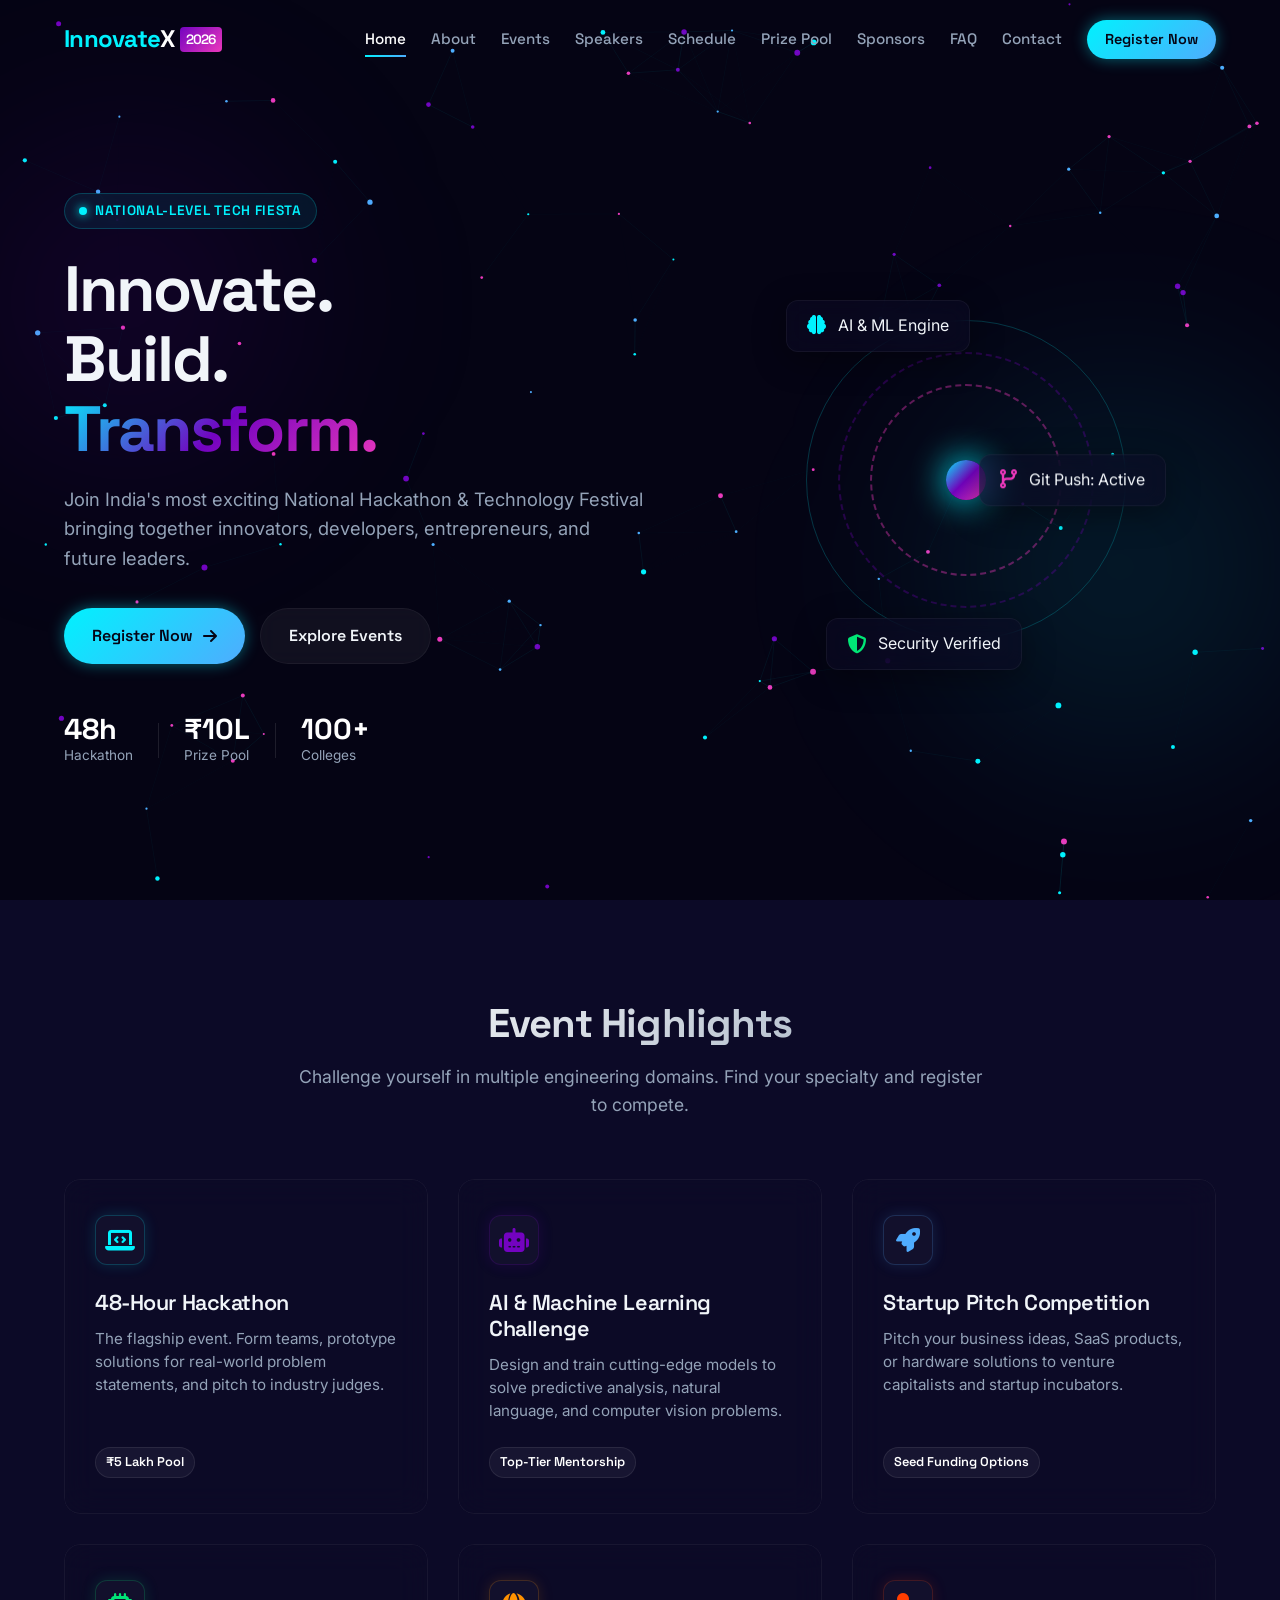
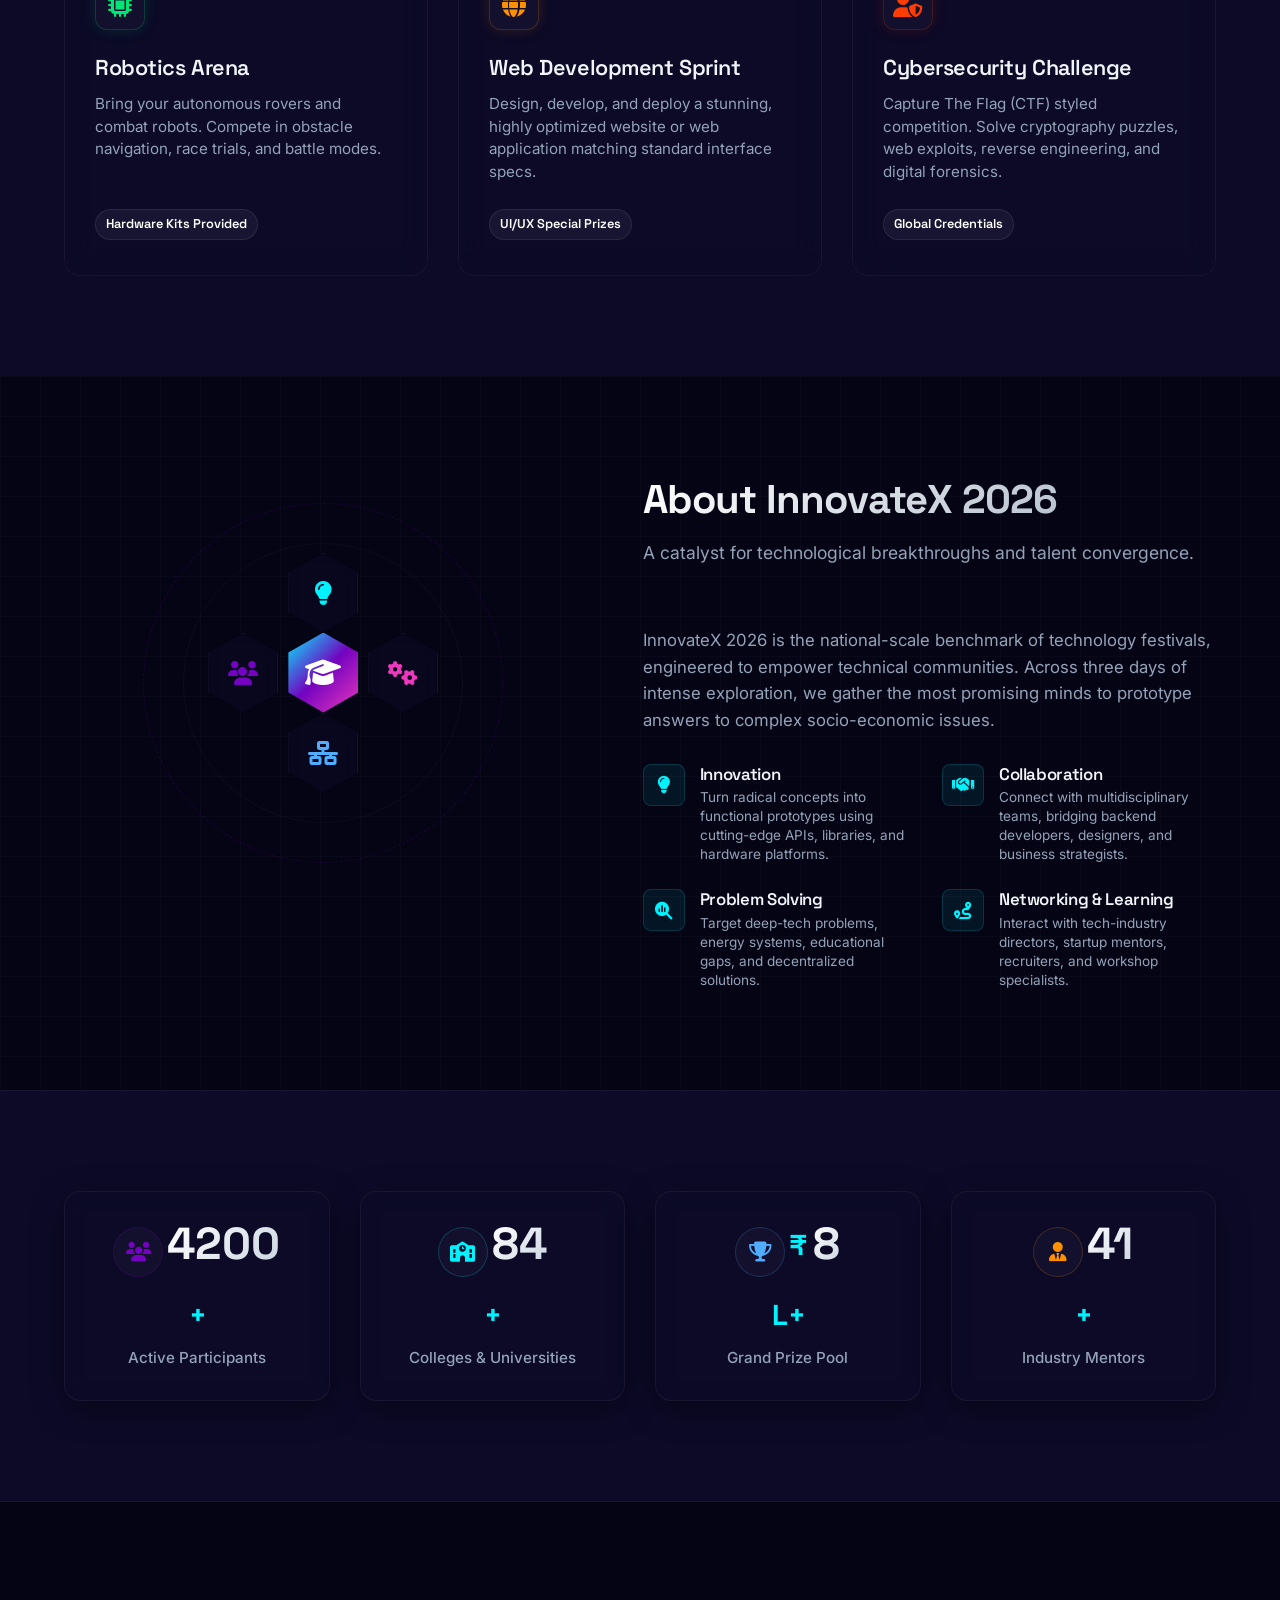
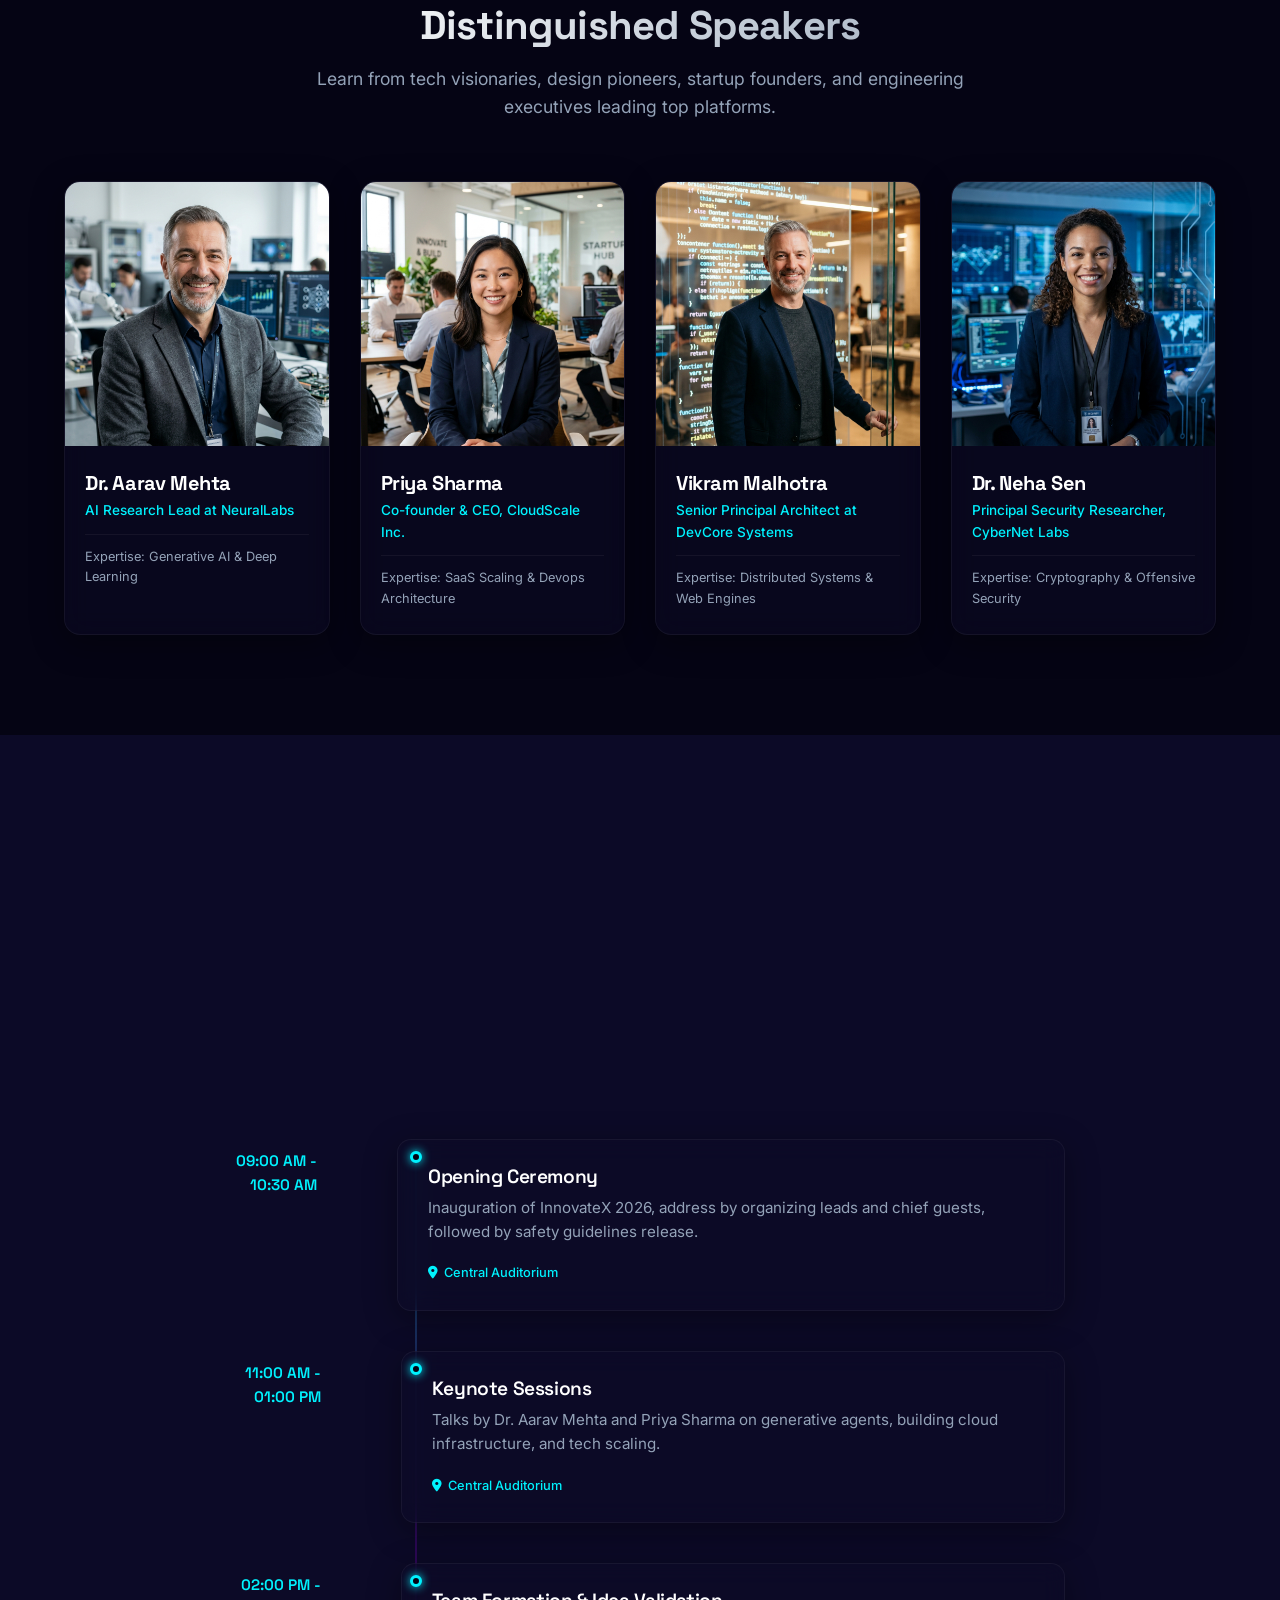
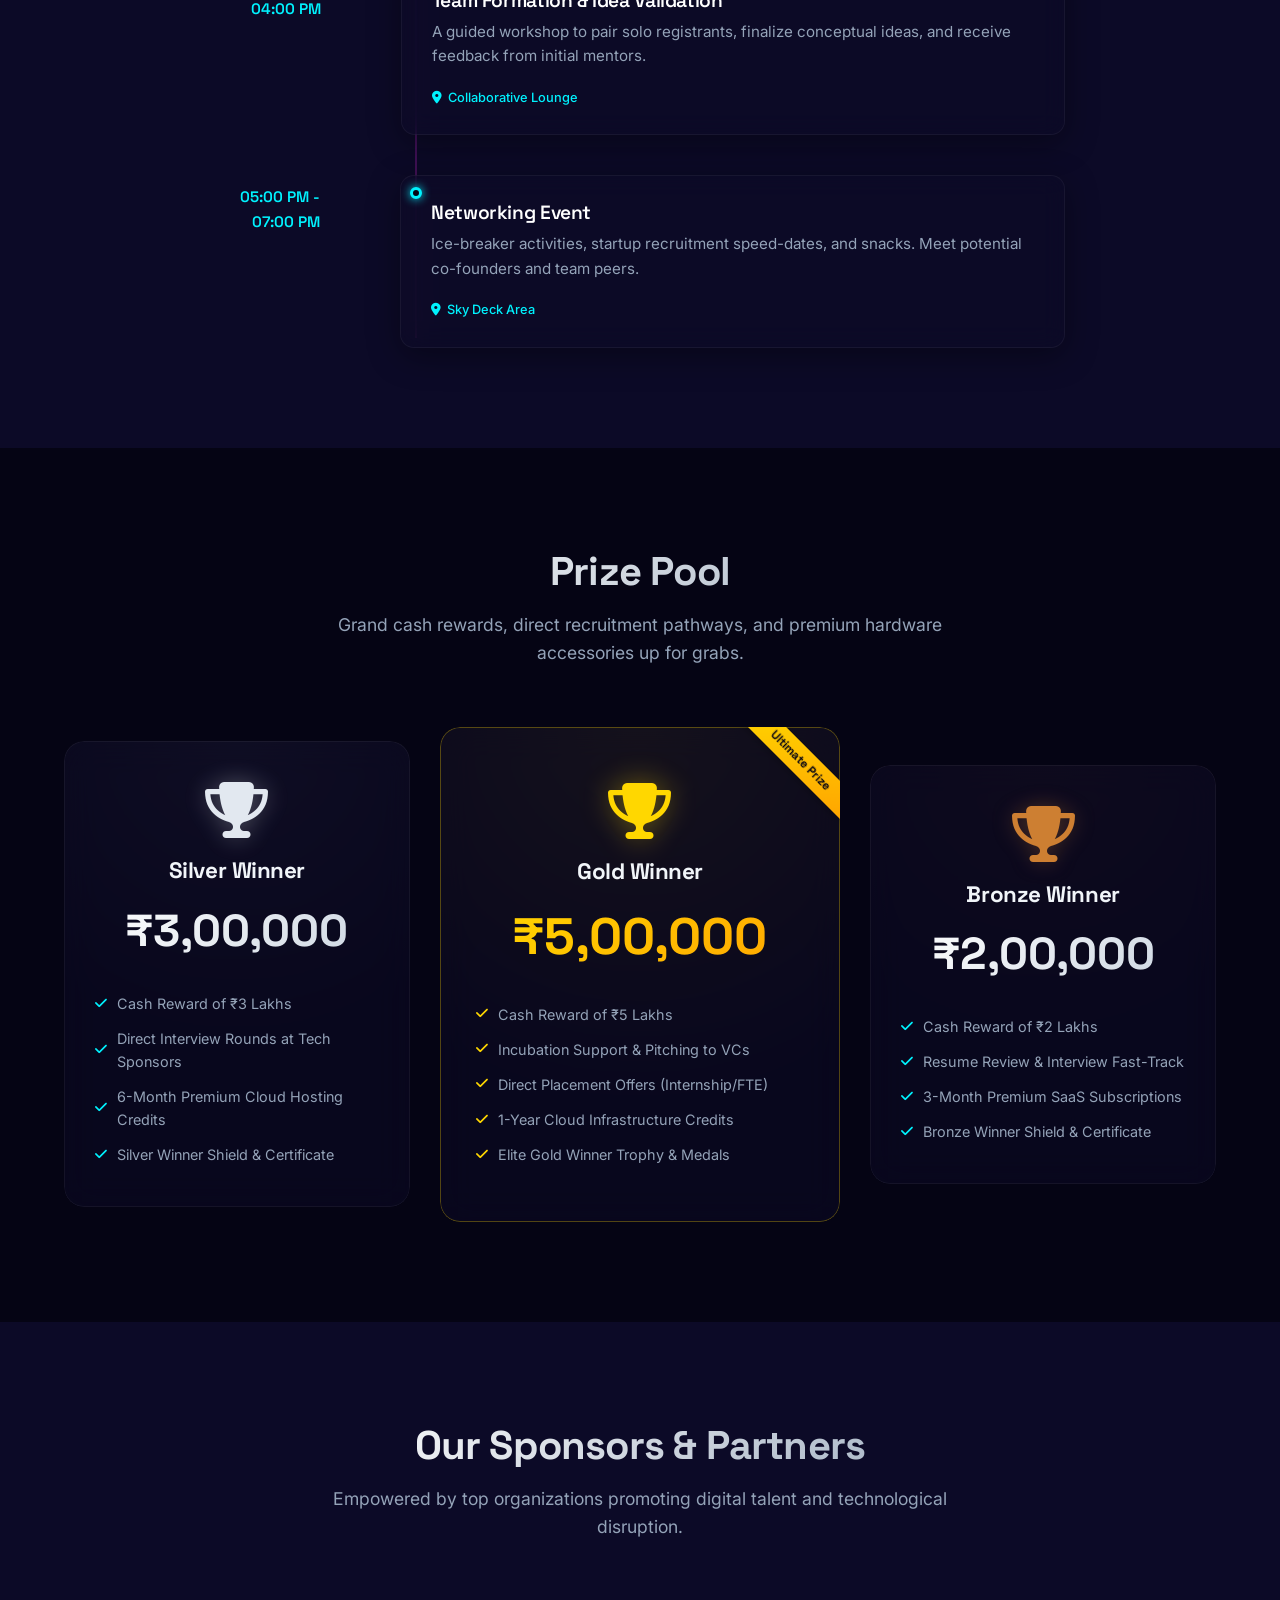
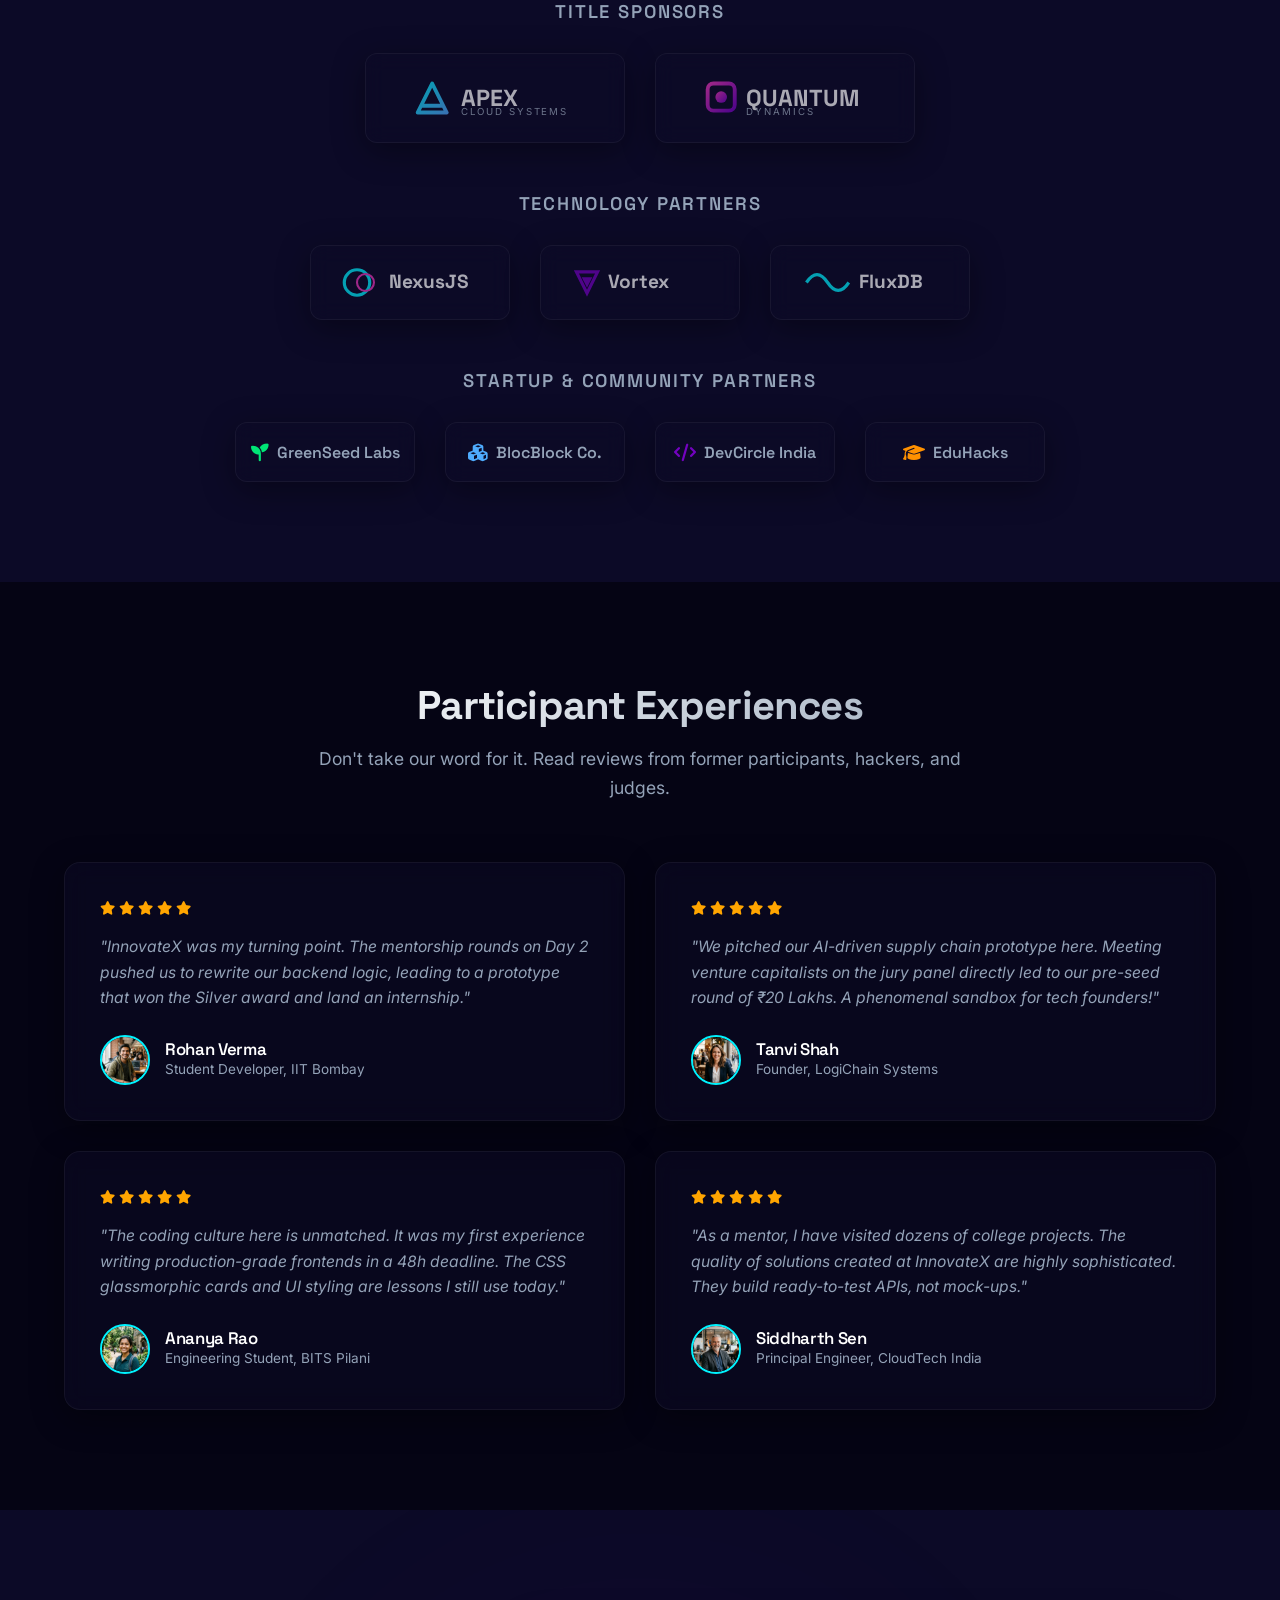
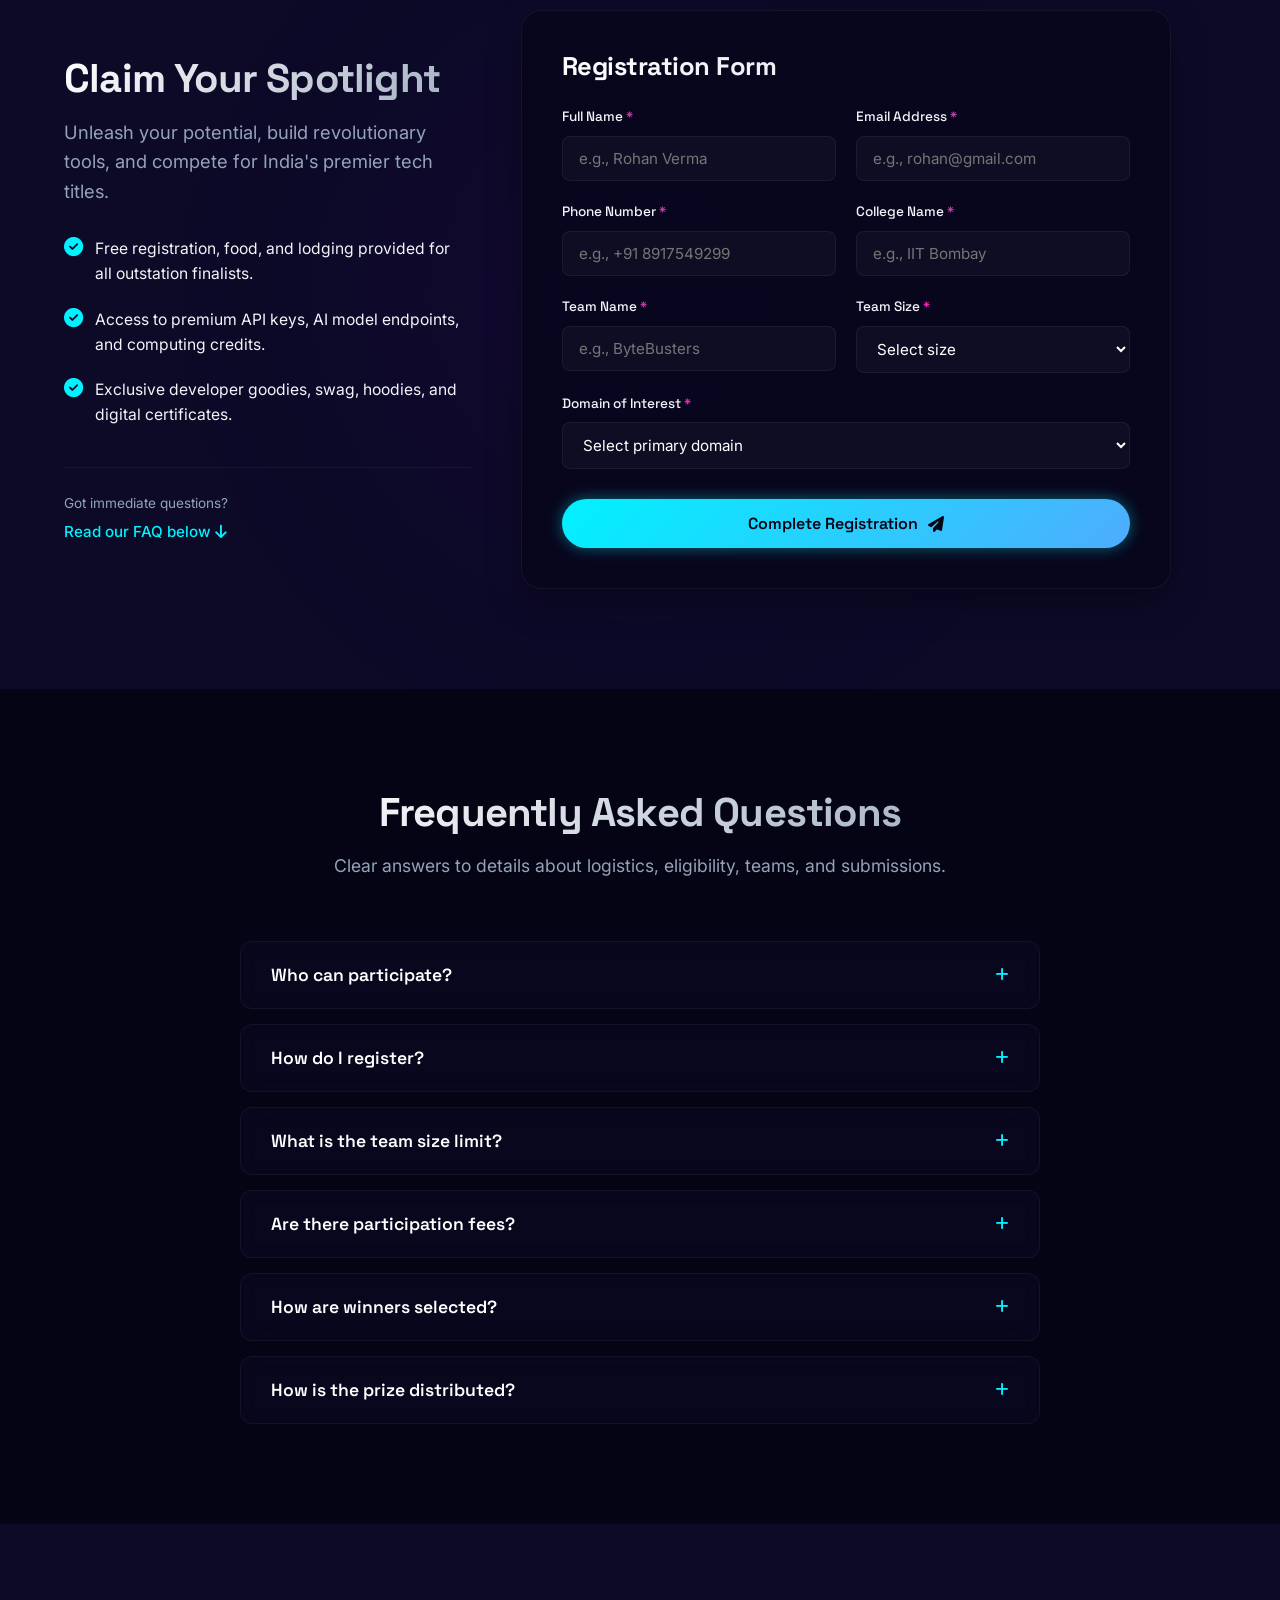
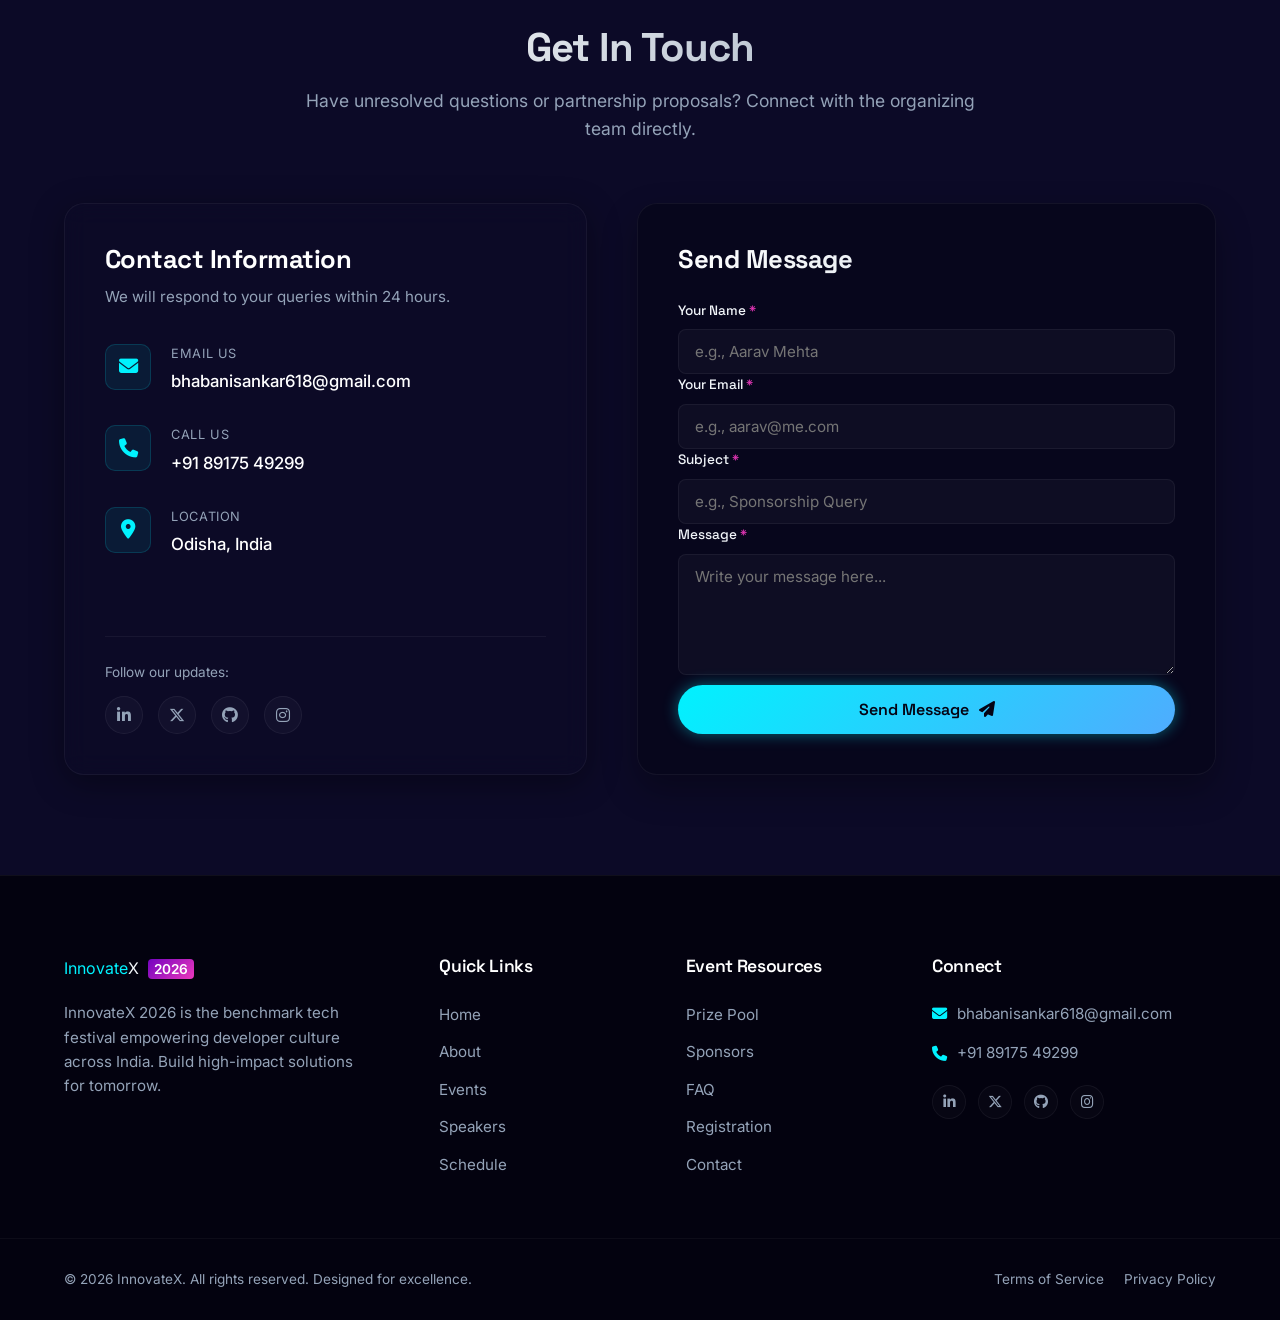
==== landing_page/index.html @ a6b6632a "Task 2 Landing Page Submission" ====
<!DOCTYPE html>
<html lang="en">
<head>
    <meta charset="UTF-8">
    <meta name="viewport" content="width=device-width, initial-scale=1.0">
    <title>InnovateX 2026 – National Hackathon & Technology Festival</title>
    
    <!-- SEO Meta Tags -->
    <meta name="description" content="Join India's most exciting National Hackathon & Technology Festival. Innovate, Build, and Transform with top developers, designers, and innovators at InnovateX 2026.">
    <meta name="keywords" content="InnovateX, hackathon, technology festival, coding competition, AI ML challenge, robotics, web development, India tech events, developers, startups">
    <meta name="author" content="InnovateX Organizing Committee">
    
    <!-- Open Graph / Facebook -->
    <meta property="og:type" content="website">
    <meta property="og:url" content="https://innovatex2026.in/">
    <meta property="og:title" content="InnovateX 2026 – National Hackathon & Technology Festival">
    <meta property="og:description" content="Join India's most exciting National Hackathon & Technology Festival. Innovate, Build, and Transform with top developers, designers, and innovators at InnovateX 2026.">
    <meta property="og:image" content="assets/images/speaker_ai_expert.png">

    <!-- Twitter -->
    <meta property="twitter:card" content="summary_large_image">
    <meta property="twitter:url" content="https://innovatex2026.in/">
    <meta property="twitter:title" content="InnovateX 2026 – National Hackathon & Technology Festival">
    <meta property="twitter:description" content="Join India's most exciting National Hackathon & Technology Festival. Innovate, Build, and Transform with top developers, designers, and innovators at InnovateX 2026.">
    <meta property="twitter:image" content="assets/images/speaker_ai_expert.png">

    <!-- Google Fonts -->
    <link rel="preconnect" href="https://fonts.googleapis.com">
    <link rel="preconnect" href="https://fonts.gstatic.com" crossorigin>
    <link href="https://fonts.googleapis.com/css2?family=Inter:wght@300;400;500;600;700&family=Space+Grotesk:wght@400;500;600;700&display=swap" rel="stylesheet">
    
    <!-- Font Awesome Icons -->
    <link rel="stylesheet" href="https://cdnjs.cloudflare.com/ajax/libs/font-awesome/6.4.0/css/all.min.css">
    
    <!-- Custom CSS -->
    <link rel="stylesheet" href="css/style.css">
</head>
<body>
    <!-- Background Canvas for Particles -->
    <canvas id="particles-canvas"></canvas>

    <!-- Navigation Bar -->
    <header class="navbar-header" id="navbar">
        <div class="nav-container">
            <a href="#home" class="logo" id="nav-logo">
                <span class="logo-accent">Innovate</span>X <span class="logo-year">2026</span>
            </a>
            <button class="mobile-nav-toggle" aria-label="Toggle navigation menu" id="hamburger-menu">
                <span class="bar"></span>
                <span class="bar"></span>
                <span class="bar"></span>
            </button>
            <nav class="nav-menu" id="nav-menu">
                <a href="#home" class="nav-link active">Home</a>
                <a href="#about" class="nav-link">About</a>
                <a href="#events" class="nav-link">Events</a>
                <a href="#speakers" class="nav-link">Speakers</a>
                <a href="#schedule" class="nav-link">Schedule</a>
                <a href="#prize-pool" class="nav-link">Prize Pool</a>
                <a href="#sponsors" class="nav-link">Sponsors</a>
                <a href="#faq" class="nav-link">FAQ</a>
                <a href="#contact" class="nav-link">Contact</a>
                <a href="#registration" class="nav-cta-btn">Register Now</a>
            </nav>
        </div>
    </header>

    <main>
        <!-- Hero Section -->
        <section id="home" class="hero-section">
            <div class="hero-glow-1"></div>
            <div class="hero-glow-2"></div>
            <div class="container hero-container">
                <div class="hero-content">
                    <div class="hero-badge reveal-fade">
                        <span class="badge-dot"></span>
                        <span class="badge-text">National-Level Tech Fiesta</span>
                    </div>
                    <h1 class="hero-title reveal-slide">
                        Innovate.<br>Build.<br><span class="gradient-text">Transform.</span>
                    </h1>
                    <p class="hero-subtitle reveal-fade">
                        Join India's most exciting National Hackathon & Technology Festival bringing together innovators, developers, entrepreneurs, and future leaders.
                    </p>
                    <div class="hero-actions reveal-fade">
                        <a href="#registration" class="btn btn-primary btn-ripple">Register Now <i class="fa-solid fa-arrow-right"></i></a>
                        <a href="#events" class="btn btn-secondary btn-ripple">Explore Events</a>
                    </div>
                    <div class="hero-stats-quick reveal-fade">
                        <div class="stat-quick-item">
                            <span class="stat-quick-num">48h</span>
                            <span class="stat-quick-label">Hackathon</span>
                        </div>
                        <div class="stat-divider"></div>
                        <div class="stat-quick-item">
                            <span class="stat-quick-num">₹10L</span>
                            <span class="stat-quick-label">Prize Pool</span>
                        </div>
                        <div class="stat-divider"></div>
                        <div class="stat-quick-item">
                            <span class="stat-quick-num">100+</span>
                            <span class="stat-quick-label">Colleges</span>
                        </div>
                    </div>
                </div>
                <div class="hero-visual reveal-fade">
                    <div class="hero-card-mesh">
                        <!-- Futuristic Hologram Simulation -->
                        <div class="mesh-sphere">
                            <div class="sphere-ring ring-1"></div>
                            <div class="sphere-ring ring-2"></div>
                            <div class="sphere-ring ring-3"></div>
                            <div class="sphere-core"></div>
                        </div>
                        <!-- Floating Tech Cards -->
                        <div class="floating-card c1">
                            <i class="fa-solid fa-brain card-icon"></i>
                            <span class="card-title">AI & ML Engine</span>
                        </div>
                        <div class="floating-card c2">
                            <i class="fa-solid fa-code-branch card-icon"></i>
                            <span class="card-title">Git Push: Active</span>
                        </div>
                        <div class="floating-card c3">
                            <i class="fa-solid fa-shield-halved card-icon"></i>
                            <span class="card-title">Security Verified</span>
                        </div>
                    </div>
                </div>
            </div>
        </section>

        <!-- Event Highlights Section -->
        <section id="events" class="events-section">
            <div class="container">
                <div class="section-header text-center">
                    <h2 class="section-title reveal-slide">Event Highlights</h2>
                    <p class="section-subtitle reveal-fade">Challenge yourself in multiple engineering domains. Find your specialty and register to compete.</p>
                </div>
                <div class="events-grid">
                    <!-- Card 1 -->
                    <div class="event-card reveal-fade">
                        <div class="card-glow"></div>
                        <div class="card-inner">
                            <div class="event-icon-box cyan-glow">
                                <i class="fa-solid fa-laptop-code"></i>
                            </div>
                            <h3 class="event-card-title">48-Hour Hackathon</h3>
                            <p class="event-card-desc">The flagship event. Form teams, prototype solutions for real-world problem statements, and pitch to industry judges.</p>
                            <span class="event-card-badge">₹5 Lakh Pool</span>
                        </div>
                    </div>
                    <!-- Card 2 -->
                    <div class="event-card reveal-fade">
                        <div class="card-glow"></div>
                        <div class="card-inner">
                            <div class="event-icon-box purple-glow">
                                <i class="fa-solid fa-robot"></i>
                            </div>
                            <h3 class="event-card-title">AI & Machine Learning Challenge</h3>
                            <p class="event-card-desc">Design and train cutting-edge models to solve predictive analysis, natural language, and computer vision problems.</p>
                            <span class="event-card-badge">Top-Tier Mentorship</span>
                        </div>
                    </div>
                    <!-- Card 3 -->
                    <div class="event-card reveal-fade">
                        <div class="card-glow"></div>
                        <div class="card-inner">
                            <div class="event-icon-box blue-glow">
                                <i class="fa-solid fa-rocket"></i>
                            </div>
                            <h3 class="event-card-title">Startup Pitch Competition</h3>
                            <p class="event-card-desc">Pitch your business ideas, SaaS products, or hardware solutions to venture capitalists and startup incubators.</p>
                            <span class="event-card-badge">Seed Funding Options</span>
                        </div>
                    </div>
                    <!-- Card 4 -->
                    <div class="event-card reveal-fade">
                        <div class="card-glow"></div>
                        <div class="card-inner">
                            <div class="event-icon-box green-glow">
                                <i class="fa-solid fa-microchip"></i>
                            </div>
                            <h3 class="event-card-title">Robotics Arena</h3>
                            <p class="event-card-desc">Bring your autonomous rovers and combat robots. Compete in obstacle navigation, race trials, and battle modes.</p>
                            <span class="event-card-badge">Hardware Kits Provided</span>
                        </div>
                    </div>
                    <!-- Card 5 -->
                    <div class="event-card reveal-fade">
                        <div class="card-glow"></div>
                        <div class="card-inner">
                            <div class="event-icon-box orange-glow">
                                <i class="fa-solid fa-globe"></i>
                            </div>
                            <h3 class="event-card-title">Web Development Sprint</h3>
                            <p class="event-card-desc">Design, develop, and deploy a stunning, highly optimized website or web application matching standard interface specs.</p>
                            <span class="event-card-badge">UI/UX Special Prizes</span>
                        </div>
                    </div>
                    <!-- Card 6 -->
                    <div class="event-card reveal-fade">
                        <div class="card-glow"></div>
                        <div class="card-inner">
                            <div class="event-icon-box red-glow">
                                <i class="fa-solid fa-user-shield"></i>
                            </div>
                            <h3 class="event-card-title">Cybersecurity Challenge</h3>
                            <p class="event-card-desc">Capture The Flag (CTF) styled competition. Solve cryptography puzzles, web exploits, reverse engineering, and digital forensics.</p>
                            <span class="event-card-badge">Global Credentials</span>
                        </div>
                    </div>
                </div>
            </div>
        </section>

        <!-- About Section -->
        <section id="about" class="about-section">
            <div class="about-bg-grid"></div>
            <div class="container">
                <div class="about-layout">
                    <div class="about-visual reveal-fade">
                        <div class="about-ill-container">
                            <div class="about-ill-ring inner-ring"></div>
                            <div class="about-ill-ring outer-ring"></div>
                            <div class="about-hex-grid">
                                <div class="hex hex-1"><i class="fa-solid fa-lightbulb"></i></div>
                                <div class="hex hex-2"><i class="fa-solid fa-users"></i></div>
                                <div class="hex hex-3"><i class="fa-solid fa-gears"></i></div>
                                <div class="hex hex-4"><i class="fa-solid fa-network-wired"></i></div>
                                <div class="hex hex-5"><i class="fa-solid fa-graduation-cap"></i></div>
                            </div>
                        </div>
                    </div>
                    <div class="about-content">
                        <div class="section-header">
                            <h2 class="section-title reveal-slide">About InnovateX 2026</h2>
                            <p class="section-subtitle reveal-fade">A catalyst for technological breakthroughs and talent convergence.</p>
                        </div>
                        <div class="about-body reveal-fade">
                            <p>InnovateX 2026 is the national-scale benchmark of technology festivals, engineered to empower technical communities. Across three days of intense exploration, we gather the most promising minds to prototype answers to complex socio-economic issues.</p>
                            <div class="about-pillars">
                                <div class="pillar-item">
                                    <div class="pillar-icon"><i class="fa-solid fa-lightbulb"></i></div>
                                    <div class="pillar-info">
                                        <h4>Innovation</h4>
                                        <p>Turn radical concepts into functional prototypes using cutting-edge APIs, libraries, and hardware platforms.</p>
                                    </div>
                                </div>
                                <div class="pillar-item">
                                    <div class="pillar-icon"><i class="fa-solid fa-handshake"></i></div>
                                    <div class="pillar-info">
                                        <h4>Collaboration</h4>
                                        <p>Connect with multidisciplinary teams, bridging backend developers, designers, and business strategists.</p>
                                    </div>
                                </div>
                                <div class="pillar-item">
                                    <div class="pillar-icon"><i class="fa-solid fa-magnifying-glass-chart"></i></div>
                                    <div class="pillar-info">
                                        <h4>Problem Solving</h4>
                                        <p>Target deep-tech problems, energy systems, educational gaps, and decentralized solutions.</p>
                                    </div>
                                </div>
                                <div class="pillar-item">
                                    <div class="pillar-icon"><i class="fa-solid fa-route"></i></div>
                                    <div class="pillar-info">
                                        <h4>Networking & Learning</h4>
                                        <p>Interact with tech-industry directors, startup mentors, recruiters, and workshop specialists.</p>
                                    </div>
                                </div>
                            </div>
                        </div>
                    </div>
                </div>
            </div>
        </section>

        <!-- Statistics Section -->
        <section id="statistics" class="stats-section">
            <div class="container stats-container">
                <!-- Stat Item 1 -->
                <div class="stat-card reveal-fade">
                    <div class="stat-icon-wrapper purple"><i class="fa-solid fa-users"></i></div>
                    <div class="stat-number" data-target="5000">0</div>
                    <div class="stat-plus">+</div>
                    <p class="stat-label">Active Participants</p>
                </div>
                <!-- Stat Item 2 -->
                <div class="stat-card reveal-fade">
                    <div class="stat-icon-wrapper cyan"><i class="fa-solid fa-school"></i></div>
                    <div class="stat-number" data-target="100">0</div>
                    <div class="stat-plus">+</div>
                    <p class="stat-label">Colleges & Universities</p>
                </div>
                <!-- Stat Item 3 -->
                <div class="stat-card reveal-fade">
                    <div class="stat-icon-wrapper blue"><i class="fa-solid fa-trophy"></i></div>
                    <span class="stat-currency">₹</span>
                    <div class="stat-number" data-target="10">0</div>
                    <div class="stat-plus">L+</div>
                    <p class="stat-label">Grand Prize Pool</p>
                </div>
                <!-- Stat Item 4 -->
                <div class="stat-card reveal-fade">
                    <div class="stat-icon-wrapper orange"><i class="fa-solid fa-user-tie"></i></div>
                    <div class="stat-number" data-target="50">0</div>
                    <div class="stat-plus">+</div>
                    <p class="stat-label">Industry Mentors</p>
                </div>
            </div>
        </section>

        <!-- Speakers Section -->
        <section id="speakers" class="speakers-section">
            <div class="container">
                <div class="section-header text-center">
                    <h2 class="section-title reveal-slide">Distinguished Speakers</h2>
                    <p class="section-subtitle reveal-fade">Learn from tech visionaries, design pioneers, startup founders, and engineering executives leading top platforms.</p>
                </div>
                <div class="speakers-grid">
                    <!-- Speaker 1 -->
                    <div class="speaker-card reveal-fade">
                        <div class="speaker-img-container">
                            <img src="assets/images/speaker_ai_expert.png" alt="Dr. Aarav Mehta" class="speaker-img">
                            <div class="speaker-socials">
                                <a href="https://linkedin.com" target="_blank" aria-label="LinkedIn Profile"><i class="fa-brands fa-linkedin-in"></i></a>
                                <a href="https://twitter.com" target="_blank" aria-label="Twitter Profile"><i class="fa-brands fa-x-twitter"></i></a>
                                <a href="https://github.com" target="_blank" aria-label="GitHub Profile"><i class="fa-brands fa-github"></i></a>
                            </div>
                        </div>
                        <div class="speaker-info">
                            <h3 class="speaker-name">Dr. Aarav Mehta</h3>
                            <p class="speaker-designation">AI Research Lead at NeuralLabs</p>
                            <span class="speaker-specialty">Expertise: Generative AI & Deep Learning</span>
                        </div>
                    </div>
                    <!-- Speaker 2 -->
                    <div class="speaker-card reveal-fade">
                        <div class="speaker-img-container">
                            <img src="assets/images/speaker_founder.png" alt="Priya Sharma" class="speaker-img">
                            <div class="speaker-socials">
                                <a href="https://linkedin.com" target="_blank" aria-label="LinkedIn Profile"><i class="fa-brands fa-linkedin-in"></i></a>
                                <a href="https://twitter.com" target="_blank" aria-label="Twitter Profile"><i class="fa-brands fa-x-twitter"></i></a>
                                <a href="https://github.com" target="_blank" aria-label="GitHub Profile"><i class="fa-brands fa-github"></i></a>
                            </div>
                        </div>
                        <div class="speaker-info">
                            <h3 class="speaker-name">Priya Sharma</h3>
                            <p class="speaker-designation">Co-founder & CEO, CloudScale Inc.</p>
                            <span class="speaker-specialty">Expertise: SaaS Scaling & Devops Architecture</span>
                        </div>
                    </div>
                    <!-- Speaker 3 -->
                    <div class="speaker-card reveal-fade">
                        <div class="speaker-img-container">
                            <img src="assets/images/speaker_architect.png" alt="Vikram Malhotra" class="speaker-img">
                            <div class="speaker-socials">
                                <a href="https://linkedin.com" target="_blank" aria-label="LinkedIn Profile"><i class="fa-brands fa-linkedin-in"></i></a>
                                <a href="https://twitter.com" target="_blank" aria-label="Twitter Profile"><i class="fa-brands fa-x-twitter"></i></a>
                                <a href="https://github.com" target="_blank" aria-label="GitHub Profile"><i class="fa-brands fa-github"></i></a>
                            </div>
                        </div>
                        <div class="speaker-info">
                            <h3 class="speaker-name">Vikram Malhotra</h3>
                            <p class="speaker-designation">Senior Principal Architect at DevCore Systems</p>
                            <span class="speaker-specialty">Expertise: Distributed Systems & Web Engines</span>
                        </div>
                    </div>
                    <!-- Speaker 4 -->
                    <div class="speaker-card reveal-fade">
                        <div class="speaker-img-container">
                            <img src="assets/images/speaker_cybersec.png" alt="Dr. Neha Sen" class="speaker-img">
                            <div class="speaker-socials">
                                <a href="https://linkedin.com" target="_blank" aria-label="LinkedIn Profile"><i class="fa-brands fa-linkedin-in"></i></a>
                                <a href="https://twitter.com" target="_blank" aria-label="Twitter Profile"><i class="fa-brands fa-x-twitter"></i></a>
                                <a href="https://github.com" target="_blank" aria-label="GitHub Profile"><i class="fa-brands fa-github"></i></a>
                            </div>
                        </div>
                        <div class="speaker-info">
                            <h3 class="speaker-name">Dr. Neha Sen</h3>
                            <p class="speaker-designation">Principal Security Researcher, CyberNet Labs</p>
                            <span class="speaker-specialty">Expertise: Cryptography & Offensive Security</span>
                        </div>
                    </div>
                </div>
            </div>
        </section>

        <!-- Schedule Section -->
        <section id="schedule" class="schedule-section">
            <div class="container">
                <div class="section-header text-center">
                    <h2 class="section-title reveal-slide">Event Schedule</h2>
                    <p class="section-subtitle reveal-fade">Plan your coordinates. Follow the event timeline closely to not miss key workshops and evaluation windows.</p>
                </div>

                <div class="schedule-tabs reveal-fade">
                    <button class="tab-btn active" data-day="day1">
                        <span class="tab-day">Day 01</span>
                        <span class="tab-date">Oct 16, 2026</span>
                    </button>
                    <button class="tab-btn" data-day="day2">
                        <span class="tab-day">Day 02</span>
                        <span class="tab-date">Oct 17, 2026</span>
                    </button>
                    <button class="tab-btn" data-day="day3">
                        <span class="tab-day">Day 03</span>
                        <span class="tab-date">Oct 18, 2026</span>
                    </button>
                </div>

                <!-- Timeline Container -->
                <div class="schedule-timeline-container reveal-fade">
                    <!-- Day 1 Content -->
                    <div class="timeline-day-content active" id="day1">
                        <div class="timeline-item">
                            <div class="timeline-time">09:00 AM - 10:30 AM</div>
                            <div class="timeline-dot"></div>
                            <div class="timeline-details">
                                <h4 class="timeline-title">Opening Ceremony</h4>
                                <p class="timeline-desc">Inauguration of InnovateX 2026, address by organizing leads and chief guests, followed by safety guidelines release.</p>
                                <span class="timeline-loc"><i class="fa-solid fa-location-dot"></i> Central Auditorium</span>
                            </div>
                        </div>
                        <div class="timeline-item">
                            <div class="timeline-time">11:00 AM - 01:00 PM</div>
                            <div class="timeline-dot"></div>
                            <div class="timeline-details">
                                <h4 class="timeline-title">Keynote Sessions</h4>
                                <p class="timeline-desc">Talks by Dr. Aarav Mehta and Priya Sharma on generative agents, building cloud infrastructure, and tech scaling.</p>
                                <span class="timeline-loc"><i class="fa-solid fa-location-dot"></i> Central Auditorium</span>
                            </div>
                        </div>
                        <div class="timeline-item">
                            <div class="timeline-time">02:00 PM - 04:00 PM</div>
                            <div class="timeline-dot"></div>
                            <div class="timeline-details">
                                <h4 class="timeline-title">Team Formation & Idea Validation</h4>
                                <p class="timeline-desc">A guided workshop to pair solo registrants, finalize conceptual ideas, and receive feedback from initial mentors.</p>
                                <span class="timeline-loc"><i class="fa-solid fa-location-dot"></i> Collaborative Lounge</span>
                            </div>
                        </div>
                        <div class="timeline-item">
                            <div class="timeline-time">05:00 PM - 07:00 PM</div>
                            <div class="timeline-dot"></div>
                            <div class="timeline-details">
                                <h4 class="timeline-title">Networking Event</h4>
                                <p class="timeline-desc">Ice-breaker activities, startup recruitment speed-dates, and snacks. Meet potential co-founders and team peers.</p>
                                <span class="timeline-loc"><i class="fa-solid fa-location-dot"></i> Sky Deck Area</span>
                            </div>
                        </div>
                    </div>

                    <!-- Day 2 Content -->
                    <div class="timeline-day-content" id="day2">
                        <div class="timeline-item">
                            <div class="timeline-time">08:00 AM</div>
                            <div class="timeline-dot"></div>
                            <div class="timeline-details">
                                <h4 class="timeline-title">48-Hour Hackathon Hacking Begins</h4>
                                <p class="timeline-desc">Problem statements are unlocked. Hacking lines open, GitHub repositories initialized, and data assets deployed.</p>
                                <span class="timeline-loc"><i class="fa-solid fa-location-dot"></i> Hacker Arena</span>
                            </div>
                        </div>
                        <div class="timeline-item">
                            <div class="timeline-time">10:00 AM - 01:00 PM</div>
                            <div class="timeline-dot"></div>
                            <div class="timeline-details">
                                <h4 class="timeline-title">Interactive Workshops</h4>
                                <p class="timeline-desc">Deep dives into Kubernetes clustering, building serverless backends, and fine-tuning lightweight models.</p>
                                <span class="timeline-loc"><i class="fa-solid fa-location-dot"></i> Seminar Hall B</span>
                            </div>
                        </div>
                        <div class="timeline-item">
                            <div class="timeline-time">02:00 PM - 06:00 PM</div>
                            <div class="timeline-dot"></div>
                            <div class="timeline-details">
                                <h4 class="timeline-title">Mentor Evaluation Round 1</h4>
                                <p class="timeline-desc">Technical review of active designs, databases, codebases, and architectural decisions. Pivot guidelines provided.</p>
                                <span class="timeline-loc"><i class="fa-solid fa-location-dot"></i> Mentor Cabins</span>
                            </div>
                        </div>
                        <div class="timeline-item">
                            <div class="timeline-time">09:00 PM - 11:00 PM</div>
                            <div class="timeline-dot"></div>
                            <div class="timeline-details">
                                <h4 class="timeline-title">Midnight Pitch Checks</h4>
                                <p class="timeline-desc">Informal pitch simulations with mentors to sharpen visual slides and clear prototype descriptions.</p>
                                <span class="timeline-loc"><i class="fa-solid fa-location-dot"></i> Hacker Lounge</span>
                            </div>
                        </div>
                    </div>

                    <!-- Day 3 Content -->
                    <div class="timeline-day-content" id="day3">
                        <div class="timeline-item">
                            <div class="timeline-time">08:00 AM</div>
                            <div class="timeline-dot"></div>
                            <div class="timeline-details">
                                <h4 class="timeline-title">Hackathon Submission Window Closes</h4>
                                <p class="timeline-desc">Code freeze. All repositories must be committed and live deployment URLs uploaded to the hackathon portal.</p>
                                <span class="timeline-loc"><i class="fa-solid fa-location-dot"></i> Submit Portal</span>
                            </div>
                        </div>
                        <div class="timeline-item">
                            <div class="timeline-time">10:00 AM - 01:00 PM</div>
                            <div class="timeline-dot"></div>
                            <div class="timeline-details">
                                <h4 class="timeline-title">Final Presentations & Demos</h4>
                                <p class="timeline-desc">Top 15 shortlisted teams present live functional applications and slide decks to the jury panel.</p>
                                <span class="timeline-loc"><i class="fa-solid fa-location-dot"></i> Main Stage Room</span>
                            </div>
                        </div>
                        <div class="timeline-item">
                            <div class="timeline-time">02:00 PM - 04:00 PM</div>
                            <div class="timeline-dot"></div>
                            <div class="timeline-details">
                                <h4 class="timeline-title">Jury Final Evaluation</h4>
                                <p class="timeline-desc">Jury panels compute code quality scores, business value, innovation level, and responsive design metrics.</p>
                                <span class="timeline-loc"><i class="fa-solid fa-location-dot"></i> Conference Office</span>
                            </div>
                        </div>
                        <div class="timeline-item">
                            <div class="timeline-time">05:00 PM - 07:00 PM</div>
                            <div class="timeline-dot"></div>
                            <div class="timeline-details">
                                <h4 class="timeline-title">Award & Closing Ceremony</h4>
                                <p class="timeline-desc">Declaration of Gold, Silver, and Bronze winners, distribution of trophies, prize pool certificates, and closing remarks.</p>
                                <span class="timeline-loc"><i class="fa-solid fa-location-dot"></i> Central Auditorium</span>
                            </div>
                        </div>
                    </div>
                </div>
            </div>
        </section>

        <!-- Prize Pool Section -->
        <section id="prize-pool" class="prizes-section">
            <div class="container">
                <div class="section-header text-center">
                    <h2 class="section-title reveal-slide">Prize Pool</h2>
                    <p class="section-subtitle reveal-fade">Grand cash rewards, direct recruitment pathways, and premium hardware accessories up for grabs.</p>
                </div>
                <div class="prizes-grid">
                    <!-- Silver Winner -->
                    <div class="prize-card silver-prize reveal-fade">
                        <div class="prize-glow"></div>
                        <div class="prize-inner">
                            <div class="prize-icon-box">
                                <i class="fa-solid fa-trophy trophy-silver"></i>
                            </div>
                            <h3 class="prize-rank">Silver Winner</h3>
                            <div class="prize-amount">₹3,00,000</div>
                            <ul class="prize-perks">
                                <li><i class="fa-solid fa-check"></i> Cash Reward of ₹3 Lakhs</li>
                                <li><i class="fa-solid fa-check"></i> Direct Interview Rounds at Tech Sponsors</li>
                                <li><i class="fa-solid fa-check"></i> 6-Month Premium Cloud Hosting Credits</li>
                                <li><i class="fa-solid fa-check"></i> Silver Winner Shield & Certificate</li>
                            </ul>
                        </div>
                    </div>
                    <!-- Gold Winner -->
                    <div class="prize-card gold-prize reveal-fade">
                        <div class="prize-badge-premium">Ultimate Prize</div>
                        <div class="prize-glow"></div>
                        <div class="prize-inner">
                            <div class="prize-icon-box animate-pulse">
                                <i class="fa-solid fa-trophy trophy-gold"></i>
                            </div>
                            <h3 class="prize-rank">Gold Winner</h3>
                            <div class="prize-amount">₹5,00,000</div>
                            <ul class="prize-perks">
                                <li><i class="fa-solid fa-check"></i> Cash Reward of ₹5 Lakhs</li>
                                <li><i class="fa-solid fa-check"></i> Incubation Support & Pitching to VCs</li>
                                <li><i class="fa-solid fa-check"></i> Direct Placement Offers (Internship/FTE)</li>
                                <li><i class="fa-solid fa-check"></i> 1-Year Cloud Infrastructure Credits</li>
                                <li><i class="fa-solid fa-check"></i> Elite Gold Winner Trophy & Medals</li>
                            </ul>
                        </div>
                    </div>
                    <!-- Bronze Winner -->
                    <div class="prize-card bronze-prize reveal-fade">
                        <div class="prize-glow"></div>
                        <div class="prize-inner">
                            <div class="prize-icon-box">
                                <i class="fa-solid fa-trophy trophy-bronze"></i>
                            </div>
                            <h3 class="prize-rank">Bronze Winner</h3>
                            <div class="prize-amount">₹2,00,000</div>
                            <ul class="prize-perks">
                                <li><i class="fa-solid fa-check"></i> Cash Reward of ₹2 Lakhs</li>
                                <li><i class="fa-solid fa-check"></i> Resume Review & Interview Fast-Track</li>
                                <li><i class="fa-solid fa-check"></i> 3-Month Premium SaaS Subscriptions</li>
                                <li><i class="fa-solid fa-check"></i> Bronze Winner Shield & Certificate</li>
                            </ul>
                        </div>
                    </div>
                </div>
            </div>
        </section>

        <!-- Sponsors Section -->
        <section id="sponsors" class="sponsors-section">
            <div class="container">
                <div class="section-header text-center">
                    <h2 class="section-title reveal-slide">Our Sponsors & Partners</h2>
                    <p class="section-subtitle reveal-fade">Empowered by top organizations promoting digital talent and technological disruption.</p>
                </div>

                <!-- Sponsor Category 1 -->
                <div class="sponsor-category reveal-fade">
                    <h3 class="sponsor-cat-title">Title Sponsors</h3>
                    <div class="sponsor-grid title-sponsors-grid">
                        <div class="sponsor-item">
                            <!-- Premium SVG Logo Design -->
                            <svg viewBox="0 0 200 60" class="sponsor-logo">
                                <defs>
                                    <linearGradient id="g-apex" x1="0%" y1="0%" x2="100%" y2="100%">
                                        <stop offset="0%" stop-color="#00f2fe" />
                                        <stop offset="100%" stop-color="#4facfe" />
                                    </linearGradient>
                                </defs>
                                <path d="M20,45 L35,15 L50,45 Z M25,38 L45,38" stroke="url(#g-apex)" stroke-width="4" fill="none" stroke-linecap="round" stroke-linejoin="round"/>
                                <text x="65" y="38" font-family="'Space Grotesk', sans-serif" font-weight="700" font-size="24" fill="#ffffff">APEX</text>
                                <text x="65" y="48" font-family="'Inter', sans-serif" font-weight="400" font-size="10" fill="#a0aec0" letter-spacing="2">CLOUD SYSTEMS</text>
                            </svg>
                        </div>
                        <div class="sponsor-item">
                            <svg viewBox="0 0 200 60" class="sponsor-logo">
                                <defs>
                                    <linearGradient id="g-quantum" x1="0%" y1="0%" x2="100%" y2="100%">
                                        <stop offset="0%" stop-color="#ec38bc" />
                                        <stop offset="100%" stop-color="#7303c0" />
                                    </linearGradient>
                                </defs>
                                <rect x="20" y="15" width="28" height="28" rx="6" stroke="url(#g-quantum)" stroke-width="4" fill="none" />
                                <circle cx="34" cy="29" r="6" fill="url(#g-quantum)" />
                                <text x="60" y="38" font-family="'Space Grotesk', sans-serif" font-weight="700" font-size="24" fill="#ffffff">QUANTUM</text>
                                <text x="60" y="48" font-family="'Inter', sans-serif" font-weight="400" font-size="10" fill="#a0aec0" letter-spacing="2">DYNAMICS</text>
                            </svg>
                        </div>
                    </div>
                </div>

                <!-- Sponsor Category 2 -->
                <div class="sponsor-category reveal-fade">
                    <h3 class="sponsor-cat-title">Technology Partners</h3>
                    <div class="sponsor-grid tech-sponsors-grid">
                        <div class="sponsor-item">
                            <svg viewBox="0 0 160 50" class="sponsor-logo">
                                <circle cx="30" cy="25" r="12" stroke="#00f2fe" stroke-width="3" fill="none" />
                                <circle cx="38" cy="25" r="8" stroke="#ec38bc" stroke-width="2" fill="none" />
                                <text x="60" y="30" font-family="'Space Grotesk', sans-serif" font-weight="700" font-size="18" fill="#ffffff">NexusJS</text>
                            </svg>
                        </div>
                        <div class="sponsor-item">
                            <svg viewBox="0 0 160 50" class="sponsor-logo">
                                <path d="M20,15 L40,15 L30,35 Z" fill="none" stroke="#7303c0" stroke-width="3" />
                                <path d="M25,20 L35,20 L30,30 Z" fill="#7303c0" />
                                <text x="50" y="30" font-family="'Space Grotesk', sans-serif" font-weight="700" font-size="18" fill="#ffffff">Vortex</text>
                            </svg>
                        </div>
                        <div class="sponsor-item">
                            <svg viewBox="0 0 160 50" class="sponsor-logo">
                                <path d="M20,25 Q30,10 40,25 T60,25" fill="none" stroke="#00f2fe" stroke-width="3" />
                                <text x="70" y="30" font-family="'Space Grotesk', sans-serif" font-weight="700" font-size="18" fill="#ffffff">FluxDB</text>
                            </svg>
                        </div>
                    </div>
                </div>

                <!-- Sponsor Category 3 -->
                <div class="sponsor-category reveal-fade">
                    <h3 class="sponsor-cat-title">Startup & Community Partners</h3>
                    <div class="sponsor-grid community-sponsors-grid">
                        <div class="sponsor-item">
                            <span class="partner-text-logo"><i class="fa-solid fa-seedling logo-icon green"></i> GreenSeed Labs</span>
                        </div>
                        <div class="sponsor-item">
                            <span class="partner-text-logo"><i class="fa-solid fa-cubes logo-icon blue"></i> BlocBlock Co.</span>
                        </div>
                        <div class="sponsor-item">
                            <span class="partner-text-logo"><i class="fa-solid fa-code logo-icon purple"></i> DevCircle India</span>
                        </div>
                        <div class="sponsor-item">
                            <span class="partner-text-logo"><i class="fa-solid fa-graduation-cap logo-icon orange"></i> EduHacks</span>
                        </div>
                    </div>
                </div>
            </div>
        </section>

        <!-- Testimonials Section -->
        <section id="testimonials" class="testimonials-section">
            <div class="container">
                <div class="section-header text-center">
                    <h2 class="section-title reveal-slide">Participant Experiences</h2>
                    <p class="section-subtitle reveal-fade">Don't take our word for it. Read reviews from former participants, hackers, and judges.</p>
                </div>
                <div class="testimonials-grid">
                    <!-- Testimonial 1 -->
                    <div class="testimonial-card reveal-fade">
                        <div class="testimonial-stars">
                            <i class="fa-solid fa-star"></i>
                            <i class="fa-solid fa-star"></i>
                            <i class="fa-solid fa-star"></i>
                            <i class="fa-solid fa-star"></i>
                            <i class="fa-solid fa-star"></i>
                        </div>
                        <p class="testimonial-text">"InnovateX was my turning point. The mentorship rounds on Day 2 pushed us to rewrite our backend logic, leading to a prototype that won the Silver award and land an internship."</p>
                        <div class="testimonial-user">
                            <img src="assets/images/testimonial_dev.png" alt="Rohan Verma" class="testimonial-avatar">
                            <div class="testimonial-info">
                                <h4 class="testimonial-name">Rohan Verma</h4>
                                <p class="testimonial-role">Student Developer, IIT Bombay</p>
                            </div>
                        </div>
                    </div>
                    <!-- Testimonial 2 -->
                    <div class="testimonial-card reveal-fade">
                        <div class="testimonial-stars">
                            <i class="fa-solid fa-star"></i>
                            <i class="fa-solid fa-star"></i>
                            <i class="fa-solid fa-star"></i>
                            <i class="fa-solid fa-star"></i>
                            <i class="fa-solid fa-star"></i>
                        </div>
                        <p class="testimonial-text">"We pitched our AI-driven supply chain prototype here. Meeting venture capitalists on the jury panel directly led to our pre-seed round of ₹20 Lakhs. A phenomenal sandbox for tech founders!"</p>
                        <div class="testimonial-user">
                            <img src="assets/images/testimonial_founder.png" alt="Tanvi Shah" class="testimonial-avatar">
                            <div class="testimonial-info">
                                <h4 class="testimonial-name">Tanvi Shah</h4>
                                <p class="testimonial-role">Founder, LogiChain Systems</p>
                            </div>
                        </div>
                    </div>
                    <!-- Testimonial 3 -->
                    <div class="testimonial-card reveal-fade">
                        <div class="testimonial-stars">
                            <i class="fa-solid fa-star"></i>
                            <i class="fa-solid fa-star"></i>
                            <i class="fa-solid fa-star"></i>
                            <i class="fa-solid fa-star"></i>
                            <i class="fa-solid fa-star"></i>
                        </div>
                        <p class="testimonial-text">"The coding culture here is unmatched. It was my first experience writing production-grade frontends in a 48h deadline. The CSS glassmorphic cards and UI styling are lessons I still use today."</p>
                        <div class="testimonial-user">
                            <img src="assets/images/testimonial_student.png" alt="Ananya Rao" class="testimonial-avatar">
                            <div class="testimonial-info">
                                <h4 class="testimonial-name">Ananya Rao</h4>
                                <p class="testimonial-role">Engineering Student, BITS Pilani</p>
                            </div>
                        </div>
                    </div>
                    <!-- Testimonial 4 -->
                    <div class="testimonial-card reveal-fade">
                        <div class="testimonial-stars">
                            <i class="fa-solid fa-star"></i>
                            <i class="fa-solid fa-star"></i>
                            <i class="fa-solid fa-star"></i>
                            <i class="fa-solid fa-star"></i>
                            <i class="fa-solid fa-star"></i>
                        </div>
                        <p class="testimonial-text">"As a mentor, I have visited dozens of college projects. The quality of solutions created at InnovateX are highly sophisticated. They build ready-to-test APIs, not mock-ups."</p>
                        <div class="testimonial-user">
                            <img src="assets/images/testimonial_mentor.png" alt="Siddharth Sen" class="testimonial-avatar">
                            <div class="testimonial-info">
                                <h4 class="testimonial-name">Siddharth Sen</h4>
                                <p class="testimonial-role">Principal Engineer, CloudTech India</p>
                            </div>
                        </div>
                    </div>
                </div>
            </div>
        </section>

        <!-- Registration Section -->
        <section id="registration" class="registration-section">
            <div class="registration-glow"></div>
            <div class="container">
                <div class="registration-layout">
                    <div class="registration-info reveal-fade">
                        <h2 class="section-title">Claim Your Spotlight</h2>
                        <p class="registration-promo-text">Unleash your potential, build revolutionary tools, and compete for India's premier tech titles.</p>
                        <div class="promo-checklist">
                            <div class="check-item">
                                <i class="fa-solid fa-circle-check"></i>
                                <span>Free registration, food, and lodging provided for all outstation finalists.</span>
                            </div>
                            <div class="check-item">
                                <i class="fa-solid fa-circle-check"></i>
                                <span>Access to premium API keys, AI model endpoints, and computing credits.</span>
                            </div>
                            <div class="check-item">
                                <i class="fa-solid fa-circle-check"></i>
                                <span>Exclusive developer goodies, swag, hoodies, and digital certificates.</span>
                            </div>
                        </div>
                        <div class="registration-help">
                            <p class="help-label">Got immediate questions?</p>
                            <a href="#faq" class="help-link">Read our FAQ below <i class="fa-solid fa-arrow-down"></i></a>
                        </div>
                    </div>
                    <div class="registration-form-wrapper reveal-fade">
                        <div class="glass-form-container">
                            <h3 class="form-title">Registration Form</h3>
                            
                            <!-- FormSubmit Integration -->
                            <form action="https://formsubmit.co/bhabanisankar618@gmail.com" method="POST" class="registration-form" id="register-form">
                                <!-- FormSubmit Config Fields -->
                                <input type="hidden" name="_subject" value="New InnovateX 2026 Registration!">
                                <input type="hidden" name="_template" value="box">
                                <input type="hidden" name="_captcha" value="false">
                                
                                <div class="form-row">
                                    <div class="form-group">
                                        <label for="reg-fullname">Full Name <span class="req">*</span></label>
                                        <input type="text" id="reg-fullname" name="Full Name" placeholder="e.g., Rohan Verma" required>
                                        <span class="error-msg" id="err-fullname">Please enter your name.</span>
                                    </div>
                                    <div class="form-group">
                                        <label for="reg-email">Email Address <span class="req">*</span></label>
                                        <input type="email" id="reg-email" name="Email Address" placeholder="e.g., rohan@gmail.com" required>
                                        <span class="error-msg" id="err-email">Please enter a valid email address.</span>
                                    </div>
                                </div>

                                <div class="form-row">
                                    <div class="form-group">
                                        <label for="reg-phone">Phone Number <span class="req">*</span></label>
                                        <input type="tel" id="reg-phone" name="Phone Number" placeholder="e.g., +91 8917549299" required>
                                        <span class="error-msg" id="err-phone">Please enter a valid 10-digit number.</span>
                                    </div>
                                    <div class="form-group">
                                        <label for="reg-college">College Name <span class="req">*</span></label>
                                        <input type="text" id="reg-college" name="College Name" placeholder="e.g., IIT Bombay" required>
                                        <span class="error-msg" id="err-college">Please enter your college name.</span>
                                    </div>
                                </div>

                                <div class="form-row">
                                    <div class="form-group">
                                        <label for="reg-teamname">Team Name <span class="req">*</span></label>
                                        <input type="text" id="reg-teamname" name="Team Name" placeholder="e.g., ByteBusters" required>
                                        <span class="error-msg" id="err-teamname">Please enter your team name.</span>
                                    </div>
                                    <div class="form-group">
                                        <label for="reg-teamsize">Team Size <span class="req">*</span></label>
                                        <select id="reg-teamsize" name="Team Size" required>
                                            <option value="" disabled selected>Select size</option>
                                            <option value="1">1 (Solo Developer)</option>
                                            <option value="2">2 Members</option>
                                            <option value="3">3 Members</option>
                                            <option value="4">4 Members (Max)</option>
                                        </select>
                                        <span class="error-msg" id="err-teamsize">Please select team size.</span>
                                    </div>
                                </div>

                                <div class="form-group">
                                    <label for="reg-domain">Domain of Interest <span class="req">*</span></label>
                                    <select id="reg-domain" name="Domain of Interest" required>
                                        <option value="" disabled selected>Select primary domain</option>
                                        <option value="hackathon">48-Hour Hackathon</option>
                                        <option value="aiml">AI & ML Challenge</option>
                                        <option value="startup">Startup Pitch Competition</option>
                                        <option value="robotics">Robotics Arena</option>
                                        <option value="webdev">Web Dev Sprint</option>
                                        <option value="cyber">Cybersecurity CTF</option>
                                    </select>
                                    <span class="error-msg" id="err-domain">Please choose a domain.</span>
                                </div>

                                <button type="submit" class="btn btn-primary btn-submit btn-ripple" id="register-submit">
                                    Complete Registration <i class="fa-solid fa-paper-plane"></i>
                                </button>
                                
                                <div class="form-status-box" id="register-status">
                                    <!-- Dynamic status response -->
                                </div>
                            </form>
                        </div>
                    </div>
                </div>
            </div>
        </section>

        <!-- FAQ Section -->
        <section id="faq" class="faq-section">
            <div class="container">
                <div class="section-header text-center">
                    <h2 class="section-title reveal-slide">Frequently Asked Questions</h2>
                    <p class="section-subtitle reveal-fade">Clear answers to details about logistics, eligibility, teams, and submissions.</p>
                </div>
                <div class="faq-accordion-container reveal-fade">
                    <!-- FAQ 1 -->
                    <div class="accordion-item">
                        <button class="accordion-header">
                            <span>Who can participate?</span>
                            <span class="accordion-icon"><i class="fa-solid fa-plus"></i></span>
                        </button>
                        <div class="accordion-body">
                            <div class="accordion-content">
                                <p>InnovateX 2026 is open to college students (undergraduate & postgraduate), researchers, designers, early-stage startups, and developer enthusiasts nationwide. You must present valid college or corporate ID proofs at physical check-in.</p>
                            </div>
                        </div>
                    </div>
                    <!-- FAQ 2 -->
                    <div class="accordion-item">
                        <button class="accordion-header">
                            <span>How do I register?</span>
                            <span class="accordion-icon"><i class="fa-solid fa-plus"></i></span>
                        </button>
                        <div class="accordion-body">
                            <div class="accordion-content">
                                <p>Fill in the registration form in the Registration section above. Ensure you enter correct student emails and team sizes. Once registered, our community coordinators will send a confirmation link alongside the Discord channel invitations.</p>
                            </div>
                        </div>
                    </div>
                    <!-- FAQ 3 -->
                    <div class="accordion-item">
                        <button class="accordion-header">
                            <span>What is the team size limit?</span>
                            <span class="accordion-icon"><i class="fa-solid fa-plus"></i></span>
                        </button>
                        <div class="accordion-body">
                            <div class="accordion-content">
                                <p>Teams can range from 1 member (Solo Developer) up to a maximum of 4 members. You can change team compositions or merge squads prior to the team validation round on Day 1.</p>
                            </div>
                        </div>
                    </div>
                    <!-- FAQ 4 -->
                    <div class="accordion-item">
                        <button class="accordion-header">
                            <span>Are there participation fees?</span>
                            <span class="accordion-icon"><i class="fa-solid fa-plus"></i></span>
                        </button>
                        <div class="accordion-body">
                            <div class="accordion-content">
                                <p>No, there are zero participation or entry fees for any events. In addition, shortlisted finalist teams who qualify for the grand rounds in the hacker arena will be provided free boarding, lodging, and snacks on campus.</p>
                            </div>
                        </div>
                    </div>
                    <!-- FAQ 5 -->
                    <div class="accordion-item">
                        <button class="accordion-header">
                            <span>How are winners selected?</span>
                            <span class="accordion-icon"><i class="fa-solid fa-plus"></i></span>
                        </button>
                        <div class="accordion-body">
                            <div class="accordion-content">
                                <p>Teams are graded by a jury panel consisting of senior engineers, developers, and venture investors. Criteria include: (1) Technical complexity and code architecture, (2) User interface quality & responsiveness, (3) Novelty and product innovation, and (4) Value and business viability during the pitch deck presentation.</p>
                            </div>
                        </div>
                    </div>
                    <!-- FAQ 6 -->
                    <div class="accordion-header-wrap accordion-item">
                        <button class="accordion-header">
                            <span>How is the prize distributed?</span>
                            <span class="accordion-icon"><i class="fa-solid fa-plus"></i></span>
                        </button>
                        <div class="accordion-body">
                            <div class="accordion-content">
                                <p>Cash rewards (Gold: ₹5L, Silver: ₹3L, Bronze: ₹2L) are wired directly to the designated bank accounts of the registered team leads within 14 business days of the closing ceremony. Trophy awards, cloud credits, and placement referral pathways are delivered immediately at the event.</p>
                            </div>
                        </div>
                    </div>
                </div>
            </div>
        </section>

        <!-- Contact Section -->
        <section id="contact" class="contact-section">
            <div class="container">
                <div class="section-header text-center">
                    <h2 class="section-title reveal-slide">Get In Touch</h2>
                    <p class="section-subtitle reveal-fade">Have unresolved questions or partnership proposals? Connect with the organizing team directly.</p>
                </div>
                <div class="contact-layout">
                    <!-- Info Columns -->
                    <div class="contact-info-panel reveal-fade">
                        <h3 class="panel-title">Contact Information</h3>
                        <p class="panel-desc">We will respond to your queries within 24 hours.</p>
                        
                        <div class="info-details">
                            <div class="info-row">
                                <div class="info-icon"><i class="fa-solid fa-envelope"></i></div>
                                <div class="info-content">
                                    <span class="info-label">Email Us</span>
                                    <a href="mailto:bhabanisankar618@gmail.com" class="info-val">bhabanisankar618@gmail.com</a>
                                </div>
                            </div>
                            <div class="info-row">
                                <div class="info-icon"><i class="fa-solid fa-phone"></i></div>
                                <div class="info-content">
                                    <span class="info-label">Call Us</span>
                                    <a href="tel:+918917549299" class="info-val">+91 89175 49299</a>
                                </div>
                            </div>
                            <div class="info-row">
                                <div class="info-icon"><i class="fa-solid fa-location-dot"></i></div>
                                <div class="info-content">
                                    <span class="info-label">Location</span>
                                    <span class="info-val">Odisha, India</span>
                                </div>
                            </div>
                        </div>

                        <div class="social-links-wrap">
                            <span class="social-label">Follow our updates:</span>
                            <div class="social-icons">
                                <a href="https://linkedin.com" target="_blank" aria-label="LinkedIn Profile"><i class="fa-brands fa-linkedin-in"></i></a>
                                <a href="https://twitter.com" target="_blank" aria-label="Twitter Profile"><i class="fa-brands fa-x-twitter"></i></a>
                                <a href="https://github.com" target="_blank" aria-label="GitHub Profile"><i class="fa-brands fa-github"></i></a>
                                <a href="https://instagram.com" target="_blank" aria-label="Instagram Profile"><i class="fa-brands fa-instagram"></i></a>
                            </div>
                        </div>
                    </div>

                    <!-- Contact Form Wrapper -->
                    <div class="contact-form-wrapper reveal-fade">
                        <div class="glass-form-container">
                            <h3 class="form-title">Send Message</h3>
                            
                            <!-- FormSubmit Contact Form -->
                            <form action="https://formsubmit.co/bhabanisankar618@gmail.com" method="POST" class="contact-form" id="contact-message-form">
                                <input type="hidden" name="_subject" value="New InnovateX 2026 Contact Message!">
                                <input type="hidden" name="_captcha" value="false">
                                
                                <div class="form-group">
                                    <label for="con-name">Your Name <span class="req">*</span></label>
                                    <input type="text" id="con-name" name="Name" placeholder="e.g., Aarav Mehta" required>
                                    <span class="error-msg" id="err-conname">Please enter your name.</span>
                                </div>

                                <div class="form-group">
                                    <label for="con-email">Your Email <span class="req">*</span></label>
                                    <input type="email" id="con-email" name="Email" placeholder="e.g., aarav@me.com" required>
                                    <span class="error-msg" id="err-conemail">Please enter a valid email address.</span>
                                </div>

                                <div class="form-group">
                                    <label for="con-subject">Subject <span class="req">*</span></label>
                                    <input type="text" id="con-subject" name="Subject" placeholder="e.g., Sponsorship Query" required>
                                    <span class="error-msg" id="err-consubject">Please enter a subject.</span>
                                </div>

                                <div class="form-group">
                                    <label for="con-message">Message <span class="req">*</span></label>
                                    <textarea id="con-message" name="Message" rows="5" placeholder="Write your message here..." required></textarea>
                                    <span class="error-msg" id="err-conmessage">Please enter your message.</span>
                                </div>

                                <button type="submit" class="btn btn-primary btn-submit btn-ripple" id="contact-submit">
                                    Send Message <i class="fa-solid fa-paper-plane"></i>
                                </button>

                                <div class="form-status-box" id="contact-status">
                                    <!-- Dynamic status response -->
                                </div>
                            </form>
                        </div>
                    </div>
                </div>
            </div>
        </section>
    </main>

    <!-- Footer -->
    <footer class="footer">
        <div class="container footer-grid">
            <div class="footer-about">
                <a href="#home" class="footer-logo">
                    <span class="logo-accent">Innovate</span>X <span class="logo-year">2026</span>
                </a>
                <p class="footer-about-text">InnovateX 2026 is the benchmark tech festival empowering developer culture across India. Build high-impact solutions for tomorrow.</p>
            </div>
            
            <div class="footer-links-group">
                <h4 class="footer-header">Quick Links</h4>
                <ul class="footer-links">
                    <li><a href="#home">Home</a></li>
                    <li><a href="#about">About</a></li>
                    <li><a href="#events">Events</a></li>
                    <li><a href="#speakers">Speakers</a></li>
                    <li><a href="#schedule">Schedule</a></li>
                </ul>
            </div>

            <div class="footer-links-group">
                <h4 class="footer-header">Event Resources</h4>
                <ul class="footer-links">
                    <li><a href="#prize-pool">Prize Pool</a></li>
                    <li><a href="#sponsors">Sponsors</a></li>
                    <li><a href="#faq">FAQ</a></li>
                    <li><a href="#registration">Registration</a></li>
                    <li><a href="#contact">Contact</a></li>
                </ul>
            </div>

            <div class="footer-contact">
                <h4 class="footer-header">Connect</h4>
                <p class="footer-contact-item"><i class="fa-solid fa-envelope"></i> bhabanisankar618@gmail.com</p>
                <p class="footer-contact-item"><i class="fa-solid fa-phone"></i> +91 89175 49299</p>
                <div class="footer-social-icons">
                    <a href="https://linkedin.com" target="_blank" aria-label="LinkedIn Profile"><i class="fa-brands fa-linkedin-in"></i></a>
                    <a href="https://twitter.com" target="_blank" aria-label="Twitter Profile"><i class="fa-brands fa-x-twitter"></i></a>
                    <a href="https://github.com" target="_blank" aria-label="GitHub Profile"><i class="fa-brands fa-github"></i></a>
                    <a href="https://instagram.com" target="_blank" aria-label="Instagram Profile"><i class="fa-brands fa-instagram"></i></a>
                </div>
            </div>
        </div>
        <div class="footer-bottom">
            <div class="container footer-bottom-flex">
                <p class="copyright-notice">&copy; 2026 InnovateX. All rights reserved. Designed for excellence.</p>
                <div class="footer-bottom-links">
                    <a href="#home">Terms of Service</a>
                    <a href="#home">Privacy Policy</a>
                </div>
            </div>
        </div>
    </footer>

    <!-- Custom Script -->
    <script src="js/script.js"></script>
</body>
</html>
---- landing_page/css/style.css ----
/* ==========================================================================
   InnovateX 2026 – Premium Landing Page Stylesheet
   Theme: Dark Futuristic Cyberpunk / Glassmorphic UI
   ========================================================================== */

/* --------------------------------------------------------------------------
   0. Imports & Core Variables
   -------------------------------------------------------------------------- */
:root {
    /* Colors */
    --bg-primary: #050414;
    --bg-secondary: #0c0a27;
    --bg-glass: rgba(12, 10, 39, 0.5);
    --bg-glass-heavy: rgba(8, 6, 28, 0.85);
    --border-glass: rgba(255, 255, 255, 0.05);
    --border-glass-hover: rgba(0, 242, 254, 0.3);
    
    --accent-cyan: #00f2fe;
    --accent-purple: #7303c0;
    --accent-magenta: #ec38bc;
    --accent-blue: #4facfe;
    --accent-green: #00e676;
    --accent-orange: #ff9100;
    --accent-red: #ff3d00;
    
    /* Text Colors */
    --text-main: #f1f5f9;
    --text-muted: #94a3b8;
    --text-dark: #0f172a;
    
    /* Gradients */
    --grad-primary: linear-gradient(135deg, var(--accent-cyan) 0%, var(--accent-purple) 50%, var(--accent-magenta) 100%);
    --grad-cyan-blue: linear-gradient(135deg, var(--accent-cyan) 0%, var(--accent-blue) 100%);
    --grad-purple-pink: linear-gradient(135deg, #7303c0 0%, var(--accent-magenta) 100%);
    --grad-neon-card: linear-gradient(180deg, rgba(255, 255, 255, 0.03) 0%, rgba(255, 255, 255, 0) 100%);
    
    /* Typography */
    --font-headers: 'Space Grotesk', sans-serif;
    --font-body: 'Inter', sans-serif;
    
    /* Shadows */
    --glow-cyan: 0 0 15px rgba(0, 242, 254, 0.4);
    --glow-purple: 0 0 15px rgba(115, 3, 192, 0.4);
    --glow-magenta: 0 0 15px rgba(236, 56, 188, 0.4);
    --shadow-glass: 0 8px 32px 0 rgba(0, 0, 0, 0.37);
    
    /* Transitions */
    --transition-smooth: all 0.4s cubic-bezier(0.16, 1, 0.3, 1);
    --transition-card: all 0.3s ease;
    
    /* Layout */
    --navbar-height: 80px;
    --container-width: 1200px;
}

/* --------------------------------------------------------------------------
   1. Base Reset & Utilities
   -------------------------------------------------------------------------- */
* {
    margin: 0;
    padding: 0;
    box-sizing: border-box;
}

html {
    scroll-behavior: smooth;
    overflow-x: hidden;
}

body {
    background-color: var(--bg-primary);
    color: var(--text-main);
    font-family: var(--font-body);
    line-height: 1.6;
    overflow-x: hidden;
}

#particles-canvas {
    position: fixed;
    top: 0;
    left: 0;
    width: 100%;
    height: 100%;
    z-index: 0;
    pointer-events: none;
}

main {
    position: relative;
    z-index: 2;
}

section {
    padding: 100px 0;
    position: relative;
    overflow: hidden;
}

.container {
    width: 90%;
    max-width: var(--container-width);
    margin: 0 auto;
    position: relative;
    z-index: 5;
}

/* Typography Utilities */
h1, h2, h3, h4, h5, h6 {
    font-family: var(--font-headers);
    font-weight: 700;
    letter-spacing: -0.02em;
    line-height: 1.2;
}

a {
    text-decoration: none;
    color: inherit;
    transition: var(--transition-smooth);
}

img {
    max-width: 100%;
    height: auto;
    display: block;
}

/* Button & UI Utilities */
.btn {
    display: inline-flex;
    align-items: center;
    justify-content: center;
    gap: 10px;
    padding: 14px 28px;
    border-radius: 50px;
    font-family: var(--font-headers);
    font-weight: 600;
    font-size: 1rem;
    cursor: pointer;
    transition: var(--transition-smooth);
    border: none;
    position: relative;
    overflow: hidden;
}

.btn-primary {
    background: var(--grad-cyan-blue);
    color: var(--bg-primary);
    box-shadow: var(--glow-cyan);
}

.btn-primary:hover {
    transform: translateY(-2px);
    box-shadow: 0 0 25px rgba(0, 242, 254, 0.7);
}

.btn-secondary {
    background: rgba(255, 255, 255, 0.05);
    color: var(--text-main);
    border: 1px solid var(--border-glass);
    backdrop-filter: blur(10px);
}

.btn-secondary:hover {
    background: rgba(255, 255, 255, 0.12);
    border-color: rgba(255, 255, 255, 0.2);
    transform: translateY(-2px);
}

.gradient-text {
    background: var(--grad-primary);
    -webkit-background-clip: text;
    -webkit-text-fill-color: transparent;
}

.text-center {
    text-align: center;
}

/* Section Header */
.section-header {
    margin-bottom: 60px;
    max-width: 700px;
}

.section-header.text-center {
    margin-left: auto;
    margin-right: auto;
}

.section-title {
    font-size: 2.5rem;
    margin-bottom: 15px;
    background: linear-gradient(135deg, #ffffff 0%, #a0aec0 100%);
    -webkit-background-clip: text;
    -webkit-text-fill-color: transparent;
}

.section-subtitle {
    color: var(--text-muted);
    font-size: 1.1rem;
    font-weight: 400;
}

/* Scrollbar Customization */
::-webkit-scrollbar {
    width: 8px;
}

::-webkit-scrollbar-track {
    background: var(--bg-primary);
}

::-webkit-scrollbar-thumb {
    background: var(--bg-secondary);
    border-radius: 4px;
    border: 2px solid var(--bg-primary);
}

::-webkit-scrollbar-thumb:hover {
    background: var(--accent-purple);
}

/* Form inputs reset */
input, select, textarea {
    font-family: var(--font-body);
    font-size: 0.95rem;
}

/* --------------------------------------------------------------------------
   2. Header & Sticky Navigation
   -------------------------------------------------------------------------- */
.navbar-header {
    position: fixed;
    top: 0;
    left: 0;
    width: 100%;
    height: var(--navbar-height);
    display: flex;
    align-items: center;
    z-index: 1000;
    border-bottom: 1px solid transparent;
    transition: var(--transition-smooth);
}

.navbar-header.scrolled {
    background: var(--bg-glass-heavy);
    backdrop-filter: blur(20px);
    height: 70px;
    border-color: var(--border-glass);
    box-shadow: 0 10px 30px rgba(0, 0, 0, 0.5);
}

.nav-container {
    width: 90%;
    max-width: var(--container-width);
    margin: 0 auto;
    display: flex;
    align-items: center;
    justify-content: space-between;
}

.logo {
    font-family: var(--font-headers);
    font-size: 1.5rem;
    font-weight: 700;
    letter-spacing: -0.03em;
    color: #ffffff;
    display: flex;
    align-items: center;
}

.logo-accent {
    color: var(--accent-cyan);
}

.logo-year {
    font-size: 0.85rem;
    background: var(--grad-purple-pink);
    color: #ffffff;
    padding: 2px 6px;
    border-radius: 4px;
    margin-left: 5px;
    font-weight: 600;
}

.nav-menu {
    display: flex;
    align-items: center;
    gap: 25px;
}

.nav-link {
    font-family: var(--font-headers);
    font-size: 0.95rem;
    font-weight: 500;
    color: var(--text-muted);
    position: relative;
    padding: 5px 0;
}

.nav-link:hover, .nav-link.active {
    color: #ffffff;
}

.nav-link::after {
    content: '';
    position: absolute;
    bottom: 0;
    left: 0;
    width: 0;
    height: 2px;
    background: var(--grad-cyan-blue);
    transition: var(--transition-smooth);
}

.nav-link:hover::after, .nav-link.active::after {
    width: 100%;
}

.nav-cta-btn {
    font-family: var(--font-headers);
    font-size: 0.9rem;
    font-weight: 600;
    color: var(--bg-primary);
    background: var(--grad-cyan-blue);
    padding: 8px 18px;
    border-radius: 30px;
    box-shadow: var(--glow-cyan);
    transition: var(--transition-smooth);
}

.nav-cta-btn:hover {
    transform: translateY(-1px);
    box-shadow: 0 0 20px rgba(0, 242, 254, 0.7);
}

.mobile-nav-toggle {
    display: none;
    background: none;
    border: none;
    cursor: pointer;
    flex-direction: column;
    gap: 6px;
}

.mobile-nav-toggle .bar {
    width: 25px;
    height: 2px;
    background-color: #ffffff;
    transition: var(--transition-smooth);
}

/* Hamburger toggle active animations */
.mobile-nav-toggle.open .bar:nth-child(1) {
    transform: translateY(8px) rotate(45deg);
}

.mobile-nav-toggle.open .bar:nth-child(2) {
    opacity: 0;
}

.mobile-nav-toggle.open .bar:nth-child(3) {
    transform: translateY(-8px) rotate(-45deg);
}

/* --------------------------------------------------------------------------
   3. Hero Section
   -------------------------------------------------------------------------- */
.hero-section {
    min-height: 100vh;
    display: flex;
    align-items: center;
    padding-top: 140px;
    padding-bottom: 80px;
    z-index: 10;
}

.hero-glow-1 {
    position: absolute;
    top: 5%;
    left: -10%;
    width: 40vw;
    height: 40vw;
    background: radial-gradient(circle, rgba(115, 3, 192, 0.15) 0%, rgba(0,0,0,0) 70%);
    filter: blur(80px);
    z-index: -1;
    pointer-events: none;
}

.hero-glow-2 {
    position: absolute;
    bottom: 5%;
    right: -10%;
    width: 45vw;
    height: 45vw;
    background: radial-gradient(circle, rgba(0, 242, 254, 0.12) 0%, rgba(0,0,0,0) 70%);
    filter: blur(80px);
    z-index: -1;
    pointer-events: none;
}

.hero-container {
    display: grid;
    grid-template-columns: 1.1fr 0.9fr;
    gap: 40px;
    align-items: center;
}

.hero-badge {
    display: inline-flex;
    align-items: center;
    gap: 8px;
    background: rgba(0, 242, 254, 0.08);
    border: 1px solid rgba(0, 242, 254, 0.2);
    padding: 6px 14px;
    border-radius: 30px;
    margin-bottom: 25px;
    backdrop-filter: blur(8px);
}

.badge-dot {
    width: 8px;
    height: 8px;
    border-radius: 50%;
    background-color: var(--accent-cyan);
    box-shadow: 0 0 10px var(--accent-cyan);
    animation: pulseGlow 1.5s infinite alternate;
}

.badge-text {
    font-family: var(--font-headers);
    font-size: 0.85rem;
    font-weight: 600;
    color: var(--accent-cyan);
    letter-spacing: 0.05em;
    text-transform: uppercase;
}

.hero-title {
    font-size: 4rem;
    line-height: 1.1;
    margin-bottom: 20px;
    font-weight: 700;
    letter-spacing: -0.03em;
}

.hero-subtitle {
    color: var(--text-muted);
    font-size: 1.15rem;
    margin-bottom: 35px;
    max-width: 580px;
}

.hero-actions {
    display: flex;
    gap: 15px;
    margin-bottom: 50px;
}

.hero-stats-quick {
    display: flex;
    align-items: center;
    gap: 25px;
}

.stat-quick-item {
    display: flex;
    flex-direction: column;
}

.stat-quick-num {
    font-family: var(--font-headers);
    font-size: 1.8rem;
    font-weight: 700;
    color: #ffffff;
    line-height: 1.1;
}

.stat-quick-label {
    font-size: 0.85rem;
    color: var(--text-muted);
}

.stat-divider {
    width: 1px;
    height: 35px;
    background: rgba(255, 255, 255, 0.1);
}

/* Hero Visual & Mesh-Sphere */
.hero-visual {
    display: flex;
    justify-content: center;
    align-items: center;
    height: 480px;
}

.hero-card-mesh {
    position: relative;
    width: 320px;
    height: 320px;
}

.mesh-sphere {
    position: absolute;
    width: 100%;
    height: 100%;
    display: flex;
    justify-content: center;
    align-items: center;
}

.sphere-ring {
    position: absolute;
    border-radius: 50%;
    border: 2px dashed rgba(0, 242, 254, 0.15);
    animation: rotateRing 15s linear infinite;
}

.ring-1 {
    width: 100%;
    height: 100%;
    border-color: rgba(0, 242, 254, 0.2);
    border-style: solid;
    border-width: 1px;
}

.ring-2 {
    width: 80%;
    height: 80%;
    border-color: rgba(115, 3, 192, 0.3);
    animation-duration: 20s;
    animation-direction: reverse;
}

.ring-3 {
    width: 60%;
    height: 60%;
    border-color: rgba(236, 56, 188, 0.4);
    animation-duration: 10s;
}

.sphere-core {
    width: 40px;
    height: 40px;
    border-radius: 50%;
    background: var(--grad-primary);
    box-shadow: 0 0 35px var(--accent-cyan);
    animation: pulseCore 3s infinite alternate ease-in-out;
}

/* Floating HUD cards around sphere */
.floating-card {
    position: absolute;
    background: var(--bg-glass);
    border: 1px solid var(--border-glass);
    backdrop-filter: blur(12px);
    padding: 12px 20px;
    border-radius: 12px;
    display: flex;
    align-items: center;
    gap: 12px;
    box-shadow: var(--shadow-glass);
    transition: var(--transition-smooth);
    animation: floatHud 4s infinite ease-in-out;
}

.floating-card:hover {
    border-color: var(--border-glass-hover);
    box-shadow: 0 10px 25px rgba(0, 242, 254, 0.15);
}

.card-icon {
    font-size: 1.2rem;
}

.floating-card.c1 {
    top: -20px;
    left: -20px;
    animation-delay: 0s;
}
.floating-card.c1 .card-icon { color: var(--accent-cyan); }

.floating-card.c2 {
    right: -40px;
    top: 50%;
    transform: translateY(-50%);
    animation-delay: 1.3s;
}
.floating-card.c2 .card-icon { color: var(--accent-magenta); }

.floating-card.c3 {
    bottom: -30px;
    left: 20px;
    animation-delay: 2.5s;
}
.floating-card.c3 .card-icon { color: var(--accent-green); }

/* --------------------------------------------------------------------------
   4. Event Highlights Section
   -------------------------------------------------------------------------- */
.events-section {
    background-color: var(--bg-secondary);
}

.events-grid {
    display: grid;
    grid-template-columns: repeat(3, 1fr);
    gap: 30px;
}

.event-card {
    position: relative;
    border-radius: 16px;
    overflow: hidden;
    height: 100%;
}

.card-glow {
    position: absolute;
    top: 0;
    left: 0;
    width: 100%;
    height: 100%;
    background: radial-gradient(circle 120px at var(--mouse-x, 0) var(--mouse-y, 0), rgba(255, 255, 255, 0.08), transparent 80%);
    opacity: 0;
    transition: opacity 0.5s;
    pointer-events: none;
    z-index: 3;
}

.event-card:hover .card-glow {
    opacity: 1;
}

.card-inner {
    background: var(--bg-glass);
    border: 1px solid var(--border-glass);
    backdrop-filter: blur(16px);
    padding: 35px 30px;
    border-radius: 16px;
    height: 100%;
    z-index: 5;
    position: relative;
    display: flex;
    flex-direction: column;
    align-items: flex-start;
    box-shadow: var(--shadow-glass);
    transition: var(--transition-card);
}

.event-card:hover .card-inner {
    border-color: var(--border-glass-hover);
    transform: translateY(-6px);
    box-shadow: 0 15px 35px rgba(0, 0, 0, 0.4);
}

.event-icon-box {
    width: 50px;
    height: 50px;
    border-radius: 12px;
    display: flex;
    align-items: center;
    justify-content: center;
    font-size: 1.5rem;
    margin-bottom: 25px;
    background: rgba(255, 255, 255, 0.03);
    border: 1px solid rgba(255, 255, 255, 0.05);
    transition: var(--transition-card);
}

/* Event Icon Glow Accents */
.cyan-glow { color: var(--accent-cyan); box-shadow: 0 0 15px rgba(0, 242, 254, 0.15); border-color: rgba(0, 242, 254, 0.2); }
.purple-glow { color: var(--accent-purple); box-shadow: 0 0 15px rgba(115, 3, 192, 0.15); border-color: rgba(115, 3, 192, 0.2); }
.blue-glow { color: var(--accent-blue); box-shadow: 0 0 15px rgba(79, 172, 254, 0.15); border-color: rgba(79, 172, 254, 0.2); }
.green-glow { color: var(--accent-green); box-shadow: 0 0 15px rgba(0, 230, 118, 0.15); border-color: rgba(0, 230, 118, 0.2); }
.orange-glow { color: var(--accent-orange); box-shadow: 0 0 15px rgba(255, 145, 0, 0.15); border-color: rgba(255, 145, 0, 0.2); }
.red-glow { color: var(--accent-red); box-shadow: 0 0 15px rgba(255, 61, 0, 0.15); border-color: rgba(255, 61, 0, 0.2); }

.event-card:hover .event-icon-box {
    transform: scale(1.1);
}

.event-card-title {
    font-size: 1.35rem;
    margin-bottom: 12px;
    font-weight: 600;
}

.event-card-desc {
    color: var(--text-muted);
    font-size: 0.95rem;
    line-height: 1.5;
    margin-bottom: 25px;
    flex-grow: 1;
}

.event-card-badge {
    font-family: var(--font-headers);
    font-size: 0.8rem;
    font-weight: 600;
    color: #ffffff;
    background: rgba(255, 255, 255, 0.05);
    border: 1px solid rgba(255, 255, 255, 0.08);
    padding: 4px 10px;
    border-radius: 20px;
}

.event-card:hover .event-card-badge {
    background: rgba(0, 242, 254, 0.08);
    border-color: rgba(0, 242, 254, 0.25);
    color: var(--accent-cyan);
}

/* --------------------------------------------------------------------------
   5. About Section
   -------------------------------------------------------------------------- */
.about-section {
    background-color: var(--bg-primary);
}

.about-bg-grid {
    position: absolute;
    top: 0;
    left: 0;
    width: 100%;
    height: 100%;
    background-image: linear-gradient(rgba(255, 255, 255, 0.02) 1px, transparent 1px), linear-gradient(90deg, rgba(255, 255, 255, 0.02) 1px, transparent 1px);
    background-size: 40px 40px;
    z-index: 1;
    pointer-events: none;
}

.about-layout {
    display: grid;
    grid-template-columns: 0.95fr 1.05fr;
    gap: 60px;
    align-items: center;
}

/* About Hexagonal cluster */
.about-visual {
    display: flex;
    justify-content: center;
    position: relative;
    height: 420px;
}

.about-ill-container {
    position: relative;
    width: 320px;
    height: 320px;
}

.about-ill-ring {
    position: absolute;
    border: 1px solid rgba(255, 255, 255, 0.03);
    border-radius: 50%;
    top: 50%;
    left: 50%;
    transform: translate(-50%, -50%);
}

.inner-ring {
    width: 280px;
    height: 280px;
}

.outer-ring {
    width: 360px;
    height: 360px;
    border-style: dashed;
    border-color: rgba(115, 3, 192, 0.2);
    animation: rotateRing 45s linear infinite;
}

.about-hex-grid {
    position: absolute;
    width: 100%;
    height: 100%;
}

.hex {
    position: absolute;
    width: 70px;
    height: 80px;
    background: var(--bg-glass);
    border: 1px solid var(--border-glass);
    backdrop-filter: blur(10px);
    clip-path: polygon(50% 0%, 100% 25%, 100% 75%, 50% 100%, 0% 75%, 0% 25%);
    display: flex;
    align-items: center;
    justify-content: center;
    font-size: 1.5rem;
    color: var(--accent-cyan);
    box-shadow: var(--shadow-glass);
    transition: var(--transition-card);
    animation: floatHud 6s infinite ease-in-out;
}

.hex:hover {
    border-color: var(--accent-cyan);
    color: #ffffff;
    box-shadow: var(--glow-cyan);
    transform: scale(1.1);
}

.hex-1 { top: 30px; left: 125px; color: var(--accent-cyan); animation-delay: 0s; }
.hex-2 { top: 110px; left: 45px; color: var(--accent-purple); animation-delay: 1.2s; }
.hex-3 { top: 110px; left: 205px; color: var(--accent-magenta); animation-delay: 2.4s; }
.hex-4 { top: 190px; left: 125px; color: var(--accent-blue); animation-delay: 3.6s; }
.hex-5 { top: 110px; left: 125px; background: var(--grad-primary); color: #ffffff; border: none; font-size: 1.8rem; animation-delay: 4.8s; }

.about-body p {
    color: var(--text-muted);
    font-size: 1.05rem;
    margin-bottom: 30px;
}

.about-pillars {
    display: grid;
    grid-template-columns: 1fr 1fr;
    gap: 25px;
}

.pillar-item {
    display: flex;
    gap: 15px;
}

.pillar-icon {
    width: 42px;
    height: 42px;
    border-radius: 8px;
    background: rgba(0, 242, 254, 0.08);
    border: 1px solid rgba(0, 242, 254, 0.15);
    color: var(--accent-cyan);
    display: flex;
    align-items: center;
    justify-content: center;
    font-size: 1.1rem;
    flex-shrink: 0;
}

.pillar-info h4 {
    font-size: 1.05rem;
    margin-bottom: 4px;
    font-weight: 600;
}

.pillar-info p {
    font-size: 0.85rem;
    color: var(--text-muted);
    margin: 0;
    line-height: 1.4;
}

/* --------------------------------------------------------------------------
   6. Statistics Section
   -------------------------------------------------------------------------- */
.stats-section {
    background-color: var(--bg-secondary);
    border-top: 1px solid var(--border-glass);
    border-bottom: 1px solid var(--border-glass);
}

.stats-container {
    display: grid;
    grid-template-columns: repeat(4, 1fr);
    gap: 30px;
}

.stat-card {
    background: var(--bg-glass);
    border: 1px solid var(--border-glass);
    backdrop-filter: blur(12px);
    padding: 30px;
    border-radius: 16px;
    text-align: center;
    box-shadow: var(--shadow-glass);
    transition: var(--transition-card);
}

.stat-card:hover {
    border-color: rgba(255, 255, 255, 0.12);
    transform: translateY(-4px);
}

.stat-icon-wrapper {
    width: 50px;
    height: 50px;
    border-radius: 50%;
    display: inline-flex;
    align-items: center;
    justify-content: center;
    font-size: 1.25rem;
    margin-bottom: 15px;
    background: rgba(255, 255, 255, 0.03);
}

.stat-icon-wrapper.purple { color: var(--accent-purple); border: 1px solid rgba(115, 3, 192, 0.2); }
.stat-icon-wrapper.cyan { color: var(--accent-cyan); border: 1px solid rgba(0, 242, 254, 0.2); }
.stat-icon-wrapper.blue { color: var(--accent-blue); border: 1px solid rgba(79, 172, 254, 0.2); }
.stat-icon-wrapper.orange { color: var(--accent-orange); border: 1px solid rgba(255, 145, 0, 0.2); }

.stat-number {
    display: inline-block;
    font-family: var(--font-headers);
    font-size: 2.8rem;
    font-weight: 700;
    line-height: 1;
    background: linear-gradient(135deg, #ffffff 0%, #cbd5e1 100%);
    -webkit-background-clip: text;
    -webkit-text-fill-color: transparent;
}

.stat-plus, .stat-currency {
    font-family: var(--font-headers);
    font-size: 1.8rem;
    font-weight: 700;
    color: var(--accent-cyan);
    vertical-align: top;
    margin-left: 2px;
}

.stat-currency {
    margin-right: 2px;
    margin-left: 0;
}

.stat-label {
    margin-top: 8px;
    color: var(--text-muted);
    font-size: 0.95rem;
    font-weight: 500;
}

/* --------------------------------------------------------------------------
   7. Speakers Section
   -------------------------------------------------------------------------- */
.speakers-section {
    background-color: var(--bg-primary);
}

.speakers-grid {
    display: grid;
    grid-template-columns: repeat(4, 1fr);
    gap: 30px;
}

.speaker-card {
    background: var(--bg-glass);
    border: 1px solid var(--border-glass);
    backdrop-filter: blur(12px);
    border-radius: 16px;
    overflow: hidden;
    box-shadow: var(--shadow-glass);
    transition: var(--transition-card);
}

.speaker-card:hover {
    border-color: var(--border-glass-hover);
    transform: translateY(-5px);
}

.speaker-img-container {
    width: 100%;
    aspect-ratio: 1 / 1;
    overflow: hidden;
    position: relative;
}

.speaker-img {
    width: 100%;
    height: 100%;
    object-fit: cover;
    transition: var(--transition-smooth);
}

.speaker-card:hover .speaker-img {
    transform: scale(1.05);
}

.speaker-socials {
    position: absolute;
    bottom: -50px;
    left: 0;
    width: 100%;
    height: 50px;
    background: rgba(8, 6, 28, 0.9);
    backdrop-filter: blur(8px);
    display: flex;
    justify-content: center;
    align-items: center;
    gap: 20px;
    transition: var(--transition-smooth);
}

.speaker-card:hover .speaker-socials {
    bottom: 0;
}

.speaker-socials a {
    color: var(--text-muted);
    font-size: 1.1rem;
}

.speaker-socials a:hover {
    color: var(--accent-cyan);
    transform: translateY(-2px);
}

.speaker-info {
    padding: 25px 20px;
}

.speaker-name {
    font-size: 1.25rem;
    margin-bottom: 5px;
    color: #ffffff;
}

.speaker-designation {
    color: var(--accent-cyan);
    font-size: 0.85rem;
    font-weight: 500;
    margin-bottom: 12px;
}

.speaker-specialty {
    display: block;
    color: var(--text-muted);
    font-size: 0.8rem;
    border-top: 1px solid rgba(255, 255, 255, 0.05);
    padding-top: 12px;
}

/* --------------------------------------------------------------------------
   8. Schedule Section
   -------------------------------------------------------------------------- */
.schedule-section {
    background-color: var(--bg-secondary);
}

.schedule-tabs {
    display: flex;
    justify-content: center;
    gap: 20px;
    margin-bottom: 50px;
}

.tab-btn {
    background: var(--bg-glass);
    border: 1px solid var(--border-glass);
    backdrop-filter: blur(12px);
    padding: 15px 35px;
    border-radius: 12px;
    cursor: pointer;
    display: flex;
    flex-direction: column;
    align-items: center;
    gap: 4px;
    min-width: 160px;
    transition: var(--transition-smooth);
}

.tab-btn:hover {
    border-color: rgba(255, 255, 255, 0.15);
    background: rgba(255, 255, 255, 0.04);
}

.tab-btn.active {
    background: var(--grad-purple-pink);
    border: none;
    box-shadow: var(--glow-purple);
}

.tab-day {
    font-family: var(--font-headers);
    font-size: 1.15rem;
    font-weight: 700;
    color: #ffffff;
}

.tab-date {
    font-size: 0.8rem;
    color: var(--text-muted);
}

.tab-btn.active .tab-date {
    color: rgba(255, 255, 255, 0.8);
}

/* Timeline Layout */
.schedule-timeline-container {
    max-width: 850px;
    margin: 0 auto;
    position: relative;
}

.timeline-day-content {
    display: none;
    position: relative;
}

.timeline-day-content.active {
    display: block;
    animation: fadeIn 0.5s ease;
}

.timeline-day-content::before {
    content: '';
    position: absolute;
    top: 10px;
    bottom: 10px;
    left: 200px;
    width: 2px;
    background: linear-gradient(180deg, var(--accent-cyan) 0%, var(--accent-purple) 50%, var(--accent-magenta) 100%);
    opacity: 0.3;
}

.timeline-item {
    display: flex;
    margin-bottom: 40px;
    position: relative;
}

.timeline-item:last-child {
    margin-bottom: 0;
}

.timeline-time {
    width: 170px;
    padding-right: 30px;
    text-align: right;
    font-family: var(--font-headers);
    font-weight: 600;
    color: var(--accent-cyan);
    font-size: 0.95rem;
    padding-top: 10px;
}

.timeline-dot {
    position: absolute;
    left: 195px;
    top: 12px;
    width: 12px;
    height: 12px;
    border-radius: 50%;
    background-color: var(--bg-primary);
    border: 3px solid var(--accent-cyan);
    box-shadow: 0 0 10px var(--accent-cyan);
    z-index: 10;
    transition: var(--transition-card);
}

.timeline-item:hover .timeline-dot {
    transform: scale(1.3);
    border-color: var(--accent-magenta);
    box-shadow: 0 0 10px var(--accent-magenta);
}

.timeline-details {
    margin-left: 50px;
    background: var(--bg-glass);
    border: 1px solid var(--border-glass);
    backdrop-filter: blur(12px);
    padding: 25px 30px;
    border-radius: 14px;
    flex-grow: 1;
    box-shadow: var(--shadow-glass);
    transition: var(--transition-card);
}

.timeline-item:hover .timeline-details {
    border-color: var(--border-glass-hover);
    transform: translateX(5px);
}

.timeline-title {
    font-size: 1.2rem;
    margin-bottom: 8px;
    font-weight: 600;
    color: #ffffff;
}

.timeline-desc {
    color: var(--text-muted);
    font-size: 0.95rem;
    margin-bottom: 15px;
}

.timeline-loc {
    display: inline-flex;
    align-items: center;
    gap: 6px;
    font-size: 0.8rem;
    color: var(--accent-cyan);
    font-weight: 500;
}

/* --------------------------------------------------------------------------
   9. Prize Pool Section
   -------------------------------------------------------------------------- */
.prizes-section {
    background-color: var(--bg-primary);
}

.prizes-grid {
    display: grid;
    grid-template-columns: 0.95fr 1.1fr 0.95fr;
    gap: 30px;
    align-items: center;
    margin-top: 40px;
}

.prize-card {
    position: relative;
    border-radius: 20px;
    overflow: hidden;
    transition: var(--transition-card);
}

.prize-glow {
    position: absolute;
    top: 0;
    left: 0;
    width: 100%;
    height: 100%;
    pointer-events: none;
    z-index: 1;
    opacity: 0.4;
}

.prize-inner {
    background: var(--bg-glass);
    border: 1px solid var(--border-glass);
    backdrop-filter: blur(16px);
    padding: 40px 30px;
    border-radius: 20px;
    text-align: center;
    position: relative;
    z-index: 5;
    box-shadow: var(--shadow-glass);
}

/* Trophy Icon Styling */
.prize-icon-box {
    font-size: 3.5rem;
    margin-bottom: 20px;
    display: inline-flex;
    justify-content: center;
    align-items: center;
}

.trophy-gold {
    color: #ffd700;
    filter: drop-shadow(0 0 15px rgba(255, 215, 0, 0.4));
}

.trophy-silver {
    color: #e2e8f0;
    filter: drop-shadow(0 0 12px rgba(226, 232, 240, 0.3));
}

.trophy-bronze {
    color: #cd7f32;
    filter: drop-shadow(0 0 10px rgba(205, 127, 50, 0.3));
}

.prize-rank {
    font-size: 1.4rem;
    margin-bottom: 10px;
    font-weight: 700;
}

.prize-amount {
    font-family: var(--font-headers);
    font-size: 2.8rem;
    font-weight: 700;
    margin-bottom: 25px;
    background: linear-gradient(135deg, #ffffff 0%, #cbd5e1 100%);
    -webkit-background-clip: text;
    -webkit-text-fill-color: transparent;
}

.prize-perks {
    list-style: none;
    text-align: left;
    display: flex;
    flex-direction: column;
    gap: 12px;
}

.prize-perks li {
    font-size: 0.9rem;
    color: var(--text-muted);
    display: flex;
    gap: 10px;
    align-items: center;
}

.prize-perks li i {
    color: var(--accent-cyan);
    font-size: 0.85rem;
}

/* Prize Card Customizations */
.silver-prize .prize-glow { background: radial-gradient(circle at top, rgba(226, 232, 240, 0.15) 0%, transparent 60%); }
.bronze-prize .prize-glow { background: radial-gradient(circle at top, rgba(205, 127, 50, 0.15) 0%, transparent 60%); }

.gold-prize {
    transform: translateY(-15px);
    z-index: 10;
}

.gold-prize .prize-glow {
    background: radial-gradient(circle at top, rgba(255, 215, 0, 0.25) 0%, transparent 70%);
}

.gold-prize .prize-inner {
    border-color: rgba(255, 215, 0, 0.3);
    padding: 55px 35px;
    box-shadow: 0 15px 40px rgba(255, 215, 0, 0.08);
}

.gold-prize .prize-amount {
    background: linear-gradient(135deg, #ffd700 0%, #ffa500 100%);
    -webkit-background-clip: text;
    -webkit-text-fill-color: transparent;
    font-size: 3.2rem;
}

.gold-prize .prize-perks li i {
    color: #ffd700;
}

.prize-badge-premium {
    position: absolute;
    top: 20px;
    right: -30px;
    background: linear-gradient(135deg, #ffd700 0%, #ffa500 100%);
    color: var(--bg-primary);
    font-family: var(--font-headers);
    font-weight: 700;
    font-size: 0.75rem;
    padding: 4px 30px;
    transform: rotate(45deg);
    z-index: 10;
    box-shadow: 0 2px 10px rgba(0,0,0,0.3);
}

.prize-card:hover {
    transform: translateY(-20px);
}

.gold-prize:hover {
    transform: translateY(-25px);
    box-shadow: 0 20px 50px rgba(255, 215, 0, 0.15);
}

/* --------------------------------------------------------------------------
   10. Sponsors Section
   -------------------------------------------------------------------------- */
.sponsors-section {
    background-color: var(--bg-secondary);
}

.sponsor-category {
    margin-bottom: 50px;
}

.sponsor-category:last-child {
    margin-bottom: 0;
}

.sponsor-cat-title {
    font-size: 1.15rem;
    text-transform: uppercase;
    letter-spacing: 0.1em;
    color: var(--text-muted);
    text-align: center;
    margin-bottom: 30px;
    font-weight: 600;
}

.sponsor-grid {
    display: flex;
    flex-wrap: wrap;
    justify-content: center;
    align-items: center;
    gap: 30px;
}

.sponsor-item {
    background: var(--bg-glass);
    border: 1px solid var(--border-glass);
    backdrop-filter: blur(10px);
    border-radius: 12px;
    display: flex;
    justify-content: center;
    align-items: center;
    transition: var(--transition-card);
    box-shadow: var(--shadow-glass);
}

.sponsor-item:hover {
    border-color: var(--border-glass-hover);
    transform: translateY(-3px);
}

.title-sponsors-grid .sponsor-item {
    width: 260px;
    height: 90px;
    padding: 15px;
}

.tech-sponsors-grid .sponsor-item {
    width: 200px;
    height: 75px;
    padding: 10px;
}

.community-sponsors-grid .sponsor-item {
    width: 180px;
    height: 60px;
}

.sponsor-logo {
    width: 100%;
    height: 100%;
    opacity: 0.65;
    transition: var(--transition-smooth);
}

.sponsor-item:hover .sponsor-logo {
    opacity: 1;
    filter: drop-shadow(0 0 8px rgba(0, 242, 254, 0.3));
}

.partner-text-logo {
    font-family: var(--font-headers);
    font-weight: 600;
    font-size: 1rem;
    color: var(--text-muted);
    display: flex;
    align-items: center;
    gap: 8px;
    transition: var(--transition-smooth);
}

.sponsor-item:hover .partner-text-logo {
    color: #ffffff;
}

.partner-text-logo i {
    font-size: 1.1rem;
}

.logo-icon.green { color: var(--accent-green); }
.logo-icon.blue { color: var(--accent-blue); }
.logo-icon.purple { color: var(--accent-purple); }
.logo-icon.orange { color: var(--accent-orange); }

/* --------------------------------------------------------------------------
   11. Testimonials Section
   -------------------------------------------------------------------------- */
.testimonials-section {
    background-color: var(--bg-primary);
}

.testimonials-grid {
    display: grid;
    grid-template-columns: repeat(2, 1fr);
    gap: 30px;
}

.testimonial-card {
    background: var(--bg-glass);
    border: 1px solid var(--border-glass);
    backdrop-filter: blur(12px);
    padding: 35px;
    border-radius: 16px;
    box-shadow: var(--shadow-glass);
    transition: var(--transition-card);
}

.testimonial-card:hover {
    border-color: var(--border-glass-hover);
    transform: translateY(-4px);
}

.testimonial-stars {
    color: #ffa500;
    font-size: 0.85rem;
    margin-bottom: 15px;
}

.testimonial-text {
    color: var(--text-muted);
    font-size: 0.98rem;
    line-height: 1.6;
    margin-bottom: 25px;
    font-style: italic;
}

.testimonial-user {
    display: flex;
    align-items: center;
    gap: 15px;
}

.testimonial-avatar {
    width: 50px;
    height: 50px;
    border-radius: 50%;
    object-fit: cover;
    border: 2px solid var(--accent-cyan);
}

.testimonial-name {
    font-size: 1.05rem;
    font-weight: 600;
    color: #ffffff;
}

.testimonial-role {
    color: var(--text-muted);
    font-size: 0.85rem;
}

/* --------------------------------------------------------------------------
   12. Registration Section
   -------------------------------------------------------------------------- */
.registration-section {
    background-color: var(--bg-secondary);
}

.registration-glow {
    position: absolute;
    top: 50%;
    left: 50%;
    transform: translate(-50%, -50%);
    width: 60vw;
    height: 60vw;
    background: radial-gradient(circle, rgba(115, 3, 192, 0.08) 0%, rgba(0,0,0,0) 70%);
    filter: blur(100px);
    pointer-events: none;
    z-index: 1;
}

.registration-layout {
    display: grid;
    grid-template-columns: 0.9fr 1.1fr;
    gap: 50px;
    align-items: center;
}

.registration-promo-text {
    color: var(--text-muted);
    font-size: 1.15rem;
    margin-bottom: 30px;
}

.promo-checklist {
    display: flex;
    flex-direction: column;
    gap: 20px;
    margin-bottom: 40px;
}

.check-item {
    display: flex;
    gap: 12px;
    align-items: flex-start;
}

.check-item i {
    color: var(--accent-cyan);
    font-size: 1.2rem;
    margin-top: 2px;
}

.check-item span {
    font-size: 0.98rem;
    color: var(--text-main);
}

.registration-help {
    border-top: 1px solid rgba(255, 255, 255, 0.05);
    padding-top: 25px;
}

.help-label {
    font-size: 0.85rem;
    color: var(--text-muted);
    margin-bottom: 4px;
}

.help-link {
    color: var(--accent-cyan);
    font-weight: 500;
    font-size: 0.95rem;
}

.help-link i {
    transition: transform 0.3s;
}

.help-link:hover i {
    transform: translateY(3px);
}

/* Glassmorphic Form */
.glass-form-container {
    background: var(--bg-glass-heavy);
    border: 1px solid var(--border-glass);
    backdrop-filter: blur(20px);
    padding: 40px;
    border-radius: 20px;
    box-shadow: 0 15px 35px rgba(0, 0, 0, 0.3);
}

.form-title {
    font-size: 1.6rem;
    margin-bottom: 25px;
    background: linear-gradient(135deg, #ffffff 0%, #cbd5e1 100%);
    -webkit-background-clip: text;
    -webkit-text-fill-color: transparent;
}

.registration-form {
    display: flex;
    flex-direction: column;
    gap: 20px;
}

.form-row {
    display: grid;
    grid-template-columns: 1fr 1fr;
    gap: 20px;
}

.form-group {
    display: flex;
    flex-direction: column;
    gap: 8px;
    position: relative;
}

.form-group label {
    font-family: var(--font-headers);
    font-size: 0.85rem;
    font-weight: 500;
    color: var(--text-main);
}

.req {
    color: var(--accent-magenta);
}

.form-group input, .form-group select, .form-group textarea {
    background: rgba(255, 255, 255, 0.03);
    border: 1px solid var(--border-glass);
    border-radius: 8px;
    padding: 12px 16px;
    color: #ffffff;
    transition: var(--transition-card);
}

.form-group input:focus, .form-group select:focus, .form-group textarea:focus {
    outline: none;
    border-color: var(--accent-cyan);
    box-shadow: 0 0 10px rgba(0, 242, 254, 0.15);
    background: rgba(255, 255, 255, 0.06);
}

.form-group select option {
    background-color: var(--bg-secondary);
    color: #ffffff;
}

/* Input validation styling */
.form-group.invalid input, .form-group.invalid select, .form-group.invalid textarea {
    border-color: var(--accent-red);
}

.error-msg {
    display: none;
    font-size: 0.75rem;
    color: var(--accent-red);
    margin-top: 4px;
}

.form-group.invalid .error-msg {
    display: block;
}

.btn-submit {
    width: 100%;
    margin-top: 10px;
}

.btn-submit.loading {
    pointer-events: none;
    opacity: 0.7;
}

.btn-submit.loading i {
    animation: rotateRing 1s linear infinite;
}

.form-status-box {
    display: none;
    padding: 12px;
    border-radius: 8px;
    font-size: 0.9rem;
    text-align: center;
    margin-top: 10px;
}

.form-status-box.success {
    display: block;
    background: rgba(0, 230, 118, 0.12);
    border: 1px solid rgba(0, 230, 118, 0.3);
    color: var(--accent-green);
}

.form-status-box.error {
    display: block;
    background: rgba(255, 61, 0, 0.12);
    border: 1px solid rgba(255, 61, 0, 0.3);
    color: var(--accent-red);
}

/* --------------------------------------------------------------------------
   13. FAQ Accordion Section
   -------------------------------------------------------------------------- */
.faq-section {
    background-color: var(--bg-primary);
}

.faq-accordion-container {
    max-width: 800px;
    margin: 0 auto;
    display: flex;
    flex-direction: column;
    gap: 15px;
}

.accordion-item {
    background: var(--bg-glass);
    border: 1px solid var(--border-glass);
    backdrop-filter: blur(12px);
    border-radius: 12px;
    overflow: hidden;
    transition: var(--transition-card);
}

.accordion-item:hover {
    border-color: rgba(255, 255, 255, 0.1);
}

.accordion-item.active {
    border-color: var(--border-glass-hover);
    box-shadow: 0 5px 15px rgba(0, 242, 254, 0.05);
}

.accordion-header {
    width: 100%;
    background: none;
    border: none;
    padding: 22px 30px;
    display: flex;
    justify-content: space-between;
    align-items: center;
    text-align: left;
    cursor: pointer;
    font-family: var(--font-headers);
    font-size: 1.1rem;
    font-weight: 600;
    color: #ffffff;
    transition: var(--transition-smooth);
}

.accordion-icon {
    font-size: 0.95rem;
    color: var(--accent-cyan);
    transition: transform 0.3s;
}

.accordion-item.active .accordion-icon {
    transform: rotate(45deg);
    color: var(--accent-magenta);
}

.accordion-body {
    max-height: 0;
    overflow: hidden;
    transition: max-height 0.35s cubic-bezier(0.16, 1, 0.3, 1);
}

.accordion-content {
    padding: 0 30px 25px 30px;
    color: var(--text-muted);
    font-size: 0.98rem;
    line-height: 1.6;
}

/* --------------------------------------------------------------------------
   14. Contact Section & Form
   -------------------------------------------------------------------------- */
.contact-section {
    background-color: var(--bg-secondary);
}

.contact-layout {
    display: grid;
    grid-template-columns: 0.95fr 1.05fr;
    gap: 50px;
}

.contact-info-panel {
    background: var(--bg-glass);
    border: 1px solid var(--border-glass);
    backdrop-filter: blur(12px);
    padding: 40px;
    border-radius: 20px;
    display: flex;
    flex-direction: column;
    box-shadow: var(--shadow-glass);
}

.panel-title {
    font-size: 1.6rem;
    margin-bottom: 10px;
    color: #ffffff;
}

.panel-desc {
    color: var(--text-muted);
    font-size: 0.95rem;
    margin-bottom: 35px;
}

.info-details {
    display: flex;
    flex-direction: column;
    gap: 30px;
    flex-grow: 1;
}

.info-row {
    display: flex;
    gap: 20px;
    align-items: flex-start;
}

.info-icon {
    width: 46px;
    height: 46px;
    border-radius: 10px;
    background: rgba(0, 242, 254, 0.08);
    border: 1px solid rgba(0, 242, 254, 0.15);
    color: var(--accent-cyan);
    display: flex;
    align-items: center;
    justify-content: center;
    font-size: 1.2rem;
    flex-shrink: 0;
}

.info-content {
    display: flex;
    flex-direction: column;
}

.info-label {
    font-size: 0.8rem;
    text-transform: uppercase;
    letter-spacing: 0.05em;
    color: var(--text-muted);
    margin-bottom: 4px;
}

.info-val {
    font-size: 1.05rem;
    font-weight: 500;
    color: #ffffff;
}

a.info-val:hover {
    color: var(--accent-cyan);
}

.social-links-wrap {
    margin-top: 40px;
    border-top: 1px solid rgba(255, 255, 255, 0.05);
    padding-top: 25px;
}

.social-label {
    font-size: 0.85rem;
    color: var(--text-muted);
    display: block;
    margin-bottom: 12px;
}

.social-icons {
    display: flex;
    gap: 15px;
}

.social-icons a {
    width: 38px;
    height: 38px;
    border-radius: 50%;
    background: rgba(255, 255, 255, 0.03);
    border: 1px solid var(--border-glass);
    display: flex;
    align-items: center;
    justify-content: center;
    color: var(--text-muted);
    font-size: 1rem;
}

.social-icons a:hover {
    background: var(--accent-cyan);
    color: var(--bg-primary);
    border-color: var(--accent-cyan);
    transform: translateY(-2px);
    box-shadow: var(--glow-cyan);
}

/* --------------------------------------------------------------------------
   15. Footer Section
   -------------------------------------------------------------------------- */
.footer {
    background-color: #03020f;
    border-top: 1px solid var(--border-glass);
    padding-top: 80px;
}

.footer-grid {
    display: grid;
    grid-template-columns: 1.3fr 0.8fr 0.8fr 1.1fr;
    gap: 40px;
    margin-bottom: 60px;
}

.footer-about-text {
    color: var(--text-muted);
    font-size: 0.95rem;
    margin-top: 20px;
    max-width: 300px;
}

.footer-header {
    font-size: 1.1rem;
    margin-bottom: 25px;
    color: #ffffff;
    font-weight: 600;
}

.footer-links {
    list-style: none;
    display: flex;
    flex-direction: column;
    gap: 12px;
}

.footer-links a {
    color: var(--text-muted);
    font-size: 0.95rem;
}

.footer-links a:hover {
    color: var(--accent-cyan);
    padding-left: 5px;
}

.footer-contact-item {
    color: var(--text-muted);
    font-size: 0.95rem;
    margin-bottom: 15px;
    display: flex;
    align-items: center;
    gap: 10px;
}

.footer-contact-item i {
    color: var(--accent-cyan);
}

.footer-social-icons {
    display: flex;
    gap: 12px;
    margin-top: 20px;
}

.footer-social-icons a {
    width: 34px;
    height: 34px;
    border-radius: 50%;
    background: rgba(255, 255, 255, 0.02);
    border: 1px solid var(--border-glass);
    display: flex;
    align-items: center;
    justify-content: center;
    color: var(--text-muted);
    font-size: 0.9rem;
}

.footer-social-icons a:hover {
    color: var(--accent-cyan);
    border-color: var(--accent-cyan);
    background: rgba(0, 242, 254, 0.05);
}

.footer-bottom {
    border-top: 1px solid rgba(255, 255, 255, 0.04);
    padding: 30px 0;
}

.footer-bottom-flex {
    display: flex;
    justify-content: space-between;
    align-items: center;
}

.copyright-notice {
    color: var(--text-muted);
    font-size: 0.85rem;
}

.footer-bottom-links {
    display: flex;
    gap: 20px;
}

.footer-bottom-links a {
    color: var(--text-muted);
    font-size: 0.85rem;
}

.footer-bottom-links a:hover {
    color: var(--accent-cyan);
}

/* --------------------------------------------------------------------------
   16. Entry Scroll Reveal Animations & Keyframes
   -------------------------------------------------------------------------- */
.reveal-fade {
    opacity: 0;
    transform: translateY(20px);
    transition: opacity 0.8s cubic-bezier(0.16, 1, 0.3, 1), transform 0.8s cubic-bezier(0.16, 1, 0.3, 1);
}

.reveal-slide {
    opacity: 0;
    transform: translateY(40px);
    transition: opacity 1s cubic-bezier(0.16, 1, 0.3, 1), transform 1s cubic-bezier(0.16, 1, 0.3, 1);
}

.reveal-fade.active, .reveal-slide.active {
    opacity: 1;
    transform: translateY(0);
}

/* Delay modifiers */
.reveal-fade.active:nth-child(2) { transition-delay: 0.1s; }
.reveal-fade.active:nth-child(3) { transition-delay: 0.2s; }
.reveal-fade.active:nth-child(4) { transition-delay: 0.3s; }

/* Animations keyframes */
@keyframes pulseGlow {
    0% { transform: scale(0.9); opacity: 0.6; box-shadow: 0 0 5px var(--accent-cyan); }
    100% { transform: scale(1.1); opacity: 1; box-shadow: 0 0 15px var(--accent-cyan); }
}

@keyframes rotateRing {
    0% { transform: rotate(0deg); }
    100% { transform: rotate(360deg); }
}

@keyframes pulseCore {
    0% { transform: scale(0.95); filter: brightness(0.9); }
    100% { transform: scale(1.05); filter: brightness(1.1); }
}

@keyframes floatHud {
    0% { transform: translateY(0px); }
    50% { transform: translateY(-10px); }
    100% { transform: translateY(0px); }
}

@keyframes fadeIn {
    from { opacity: 0; transform: translateY(10px); }
    to { opacity: 1; transform: translateY(0); }
}

/* Button Ripple effect */
.btn-ripple::before {
    content: '';
    position: absolute;
    top: 50%;
    left: 50%;
    width: 0;
    height: 0;
    background: rgba(255, 255, 255, 0.2);
    border-radius: 50%;
    transform: translate(-50%, -50%);
    transition: width 0.6s ease-out, height 0.6s ease-out;
}

.btn-ripple:active::before {
    width: 300px;
    height: 300px;
}

/* --------------------------------------------------------------------------
   17. Responsive Layout Breakpoints
   -------------------------------------------------------------------------- */

@media (max-width: 1200px) {
    h1.hero-title {
        font-size: 3.5rem;
    }
    
    .events-grid {
        grid-template-columns: repeat(2, 1fr);
    }
    
    .speakers-grid {
        grid-template-columns: repeat(2, 1fr);
    }
    
    .prizes-grid {
        grid-template-columns: 1fr;
        gap: 40px;
        max-width: 500px;
        margin: 40px auto 0 auto;
    }
    
    .gold-prize {
        transform: translateY(0);
        order: -1; /* Place Gold on top */
    }
    
    .gold-prize:hover {
        transform: translateY(-5px);
    }
    
    .prize-card:hover {
        transform: translateY(-5px);
    }
}

@media (max-width: 1024px) {
    section {
        padding: 80px 0;
    }
    
    .hero-container {
        grid-template-columns: 1fr;
        text-align: center;
        gap: 50px;
    }
    
    .hero-badge {
        justify-content: center;
    }
    
    .hero-subtitle {
        margin-left: auto;
        margin-right: auto;
    }
    
    .hero-actions {
        justify-content: center;
    }
    
    .hero-stats-quick {
        justify-content: center;
    }
    
    .hero-visual {
        height: 380px;
    }
    
    .about-layout {
        grid-template-columns: 1fr;
        gap: 50px;
    }
    
    .about-visual {
        height: 320px;
        order: 1; /* Place illustration below text */
    }
    
    .stats-container {
        grid-template-columns: repeat(2, 1fr);
    }
    
    .registration-layout {
        grid-template-columns: 1fr;
        gap: 40px;
    }
    
    .contact-layout {
        grid-template-columns: 1fr;
    }
    
    .footer-grid {
        grid-template-columns: repeat(2, 1fr);
        gap: 30px;
    }
}

@media (max-width: 768px) {
    /* Mobile Navigation Dropdown */
    .mobile-nav-toggle {
        display: flex;
    }
    
    .nav-menu {
        position: fixed;
        top: var(--navbar-height);
        left: -100%;
        width: 100%;
        height: calc(100vh - var(--navbar-height));
        background: var(--bg-glass-heavy);
        backdrop-filter: blur(25px);
        flex-direction: column;
        align-items: center;
        justify-content: center;
        gap: 30px;
        transition: var(--transition-smooth);
        border-top: 1px solid var(--border-glass);
        z-index: 999;
    }
    
    .nav-menu.open {
        left: 0;
    }
    
    .nav-link {
        font-size: 1.15rem;
    }
    
    h1.hero-title {
        font-size: 2.8rem;
    }
    
    .events-grid {
        grid-template-columns: 1fr;
    }
    
    .timeline-day-content::before {
        left: 20px;
    }
    
    .timeline-item {
        flex-direction: column;
        gap: 15px;
    }
    
    .timeline-time {
        width: 100%;
        text-align: left;
        padding-left: 45px;
        padding-top: 0;
    }
    
    .timeline-dot {
        left: 15px;
        top: 4px;
    }
    
    .timeline-details {
        margin-left: 45px;
        padding: 20px;
    }
    
    .testimonials-grid {
        grid-template-columns: 1fr;
    }
    
    .form-row {
        grid-template-columns: 1fr;
        gap: 15px;
    }
    
    .glass-form-container {
        padding: 25px;
    }
    
    .footer-grid {
        grid-template-columns: 1fr;
    }
    
    .footer-bottom-flex {
        flex-direction: column;
        gap: 15px;
        text-align: center;
    }
}

@media (max-width: 480px) {
    section {
        padding: 60px 0;
    }
    
    h1.hero-title {
        font-size: 2.2rem;
    }
    
    .hero-actions {
        flex-direction: column;
        gap: 12px;
        width: 100%;
    }
    
    .hero-actions .btn {
        width: 100%;
    }
    
    .hero-stats-quick {
        flex-direction: column;
        gap: 15px;
    }
    
    .stat-divider {
        width: 60px;
        height: 1px;
    }
    
    .stats-container {
        grid-template-columns: 1fr;
    }
    
    .speakers-grid {
        grid-template-columns: 1fr;
        max-width: 320px;
        margin: 0 auto;
    }
    
    .tab-btn {
        padding: 10px 20px;
        min-width: 90px;
    }
    
    .tab-day {
        font-size: 0.95rem;
    }
    
    .tab-date {
        font-size: 0.7rem;
    }
}
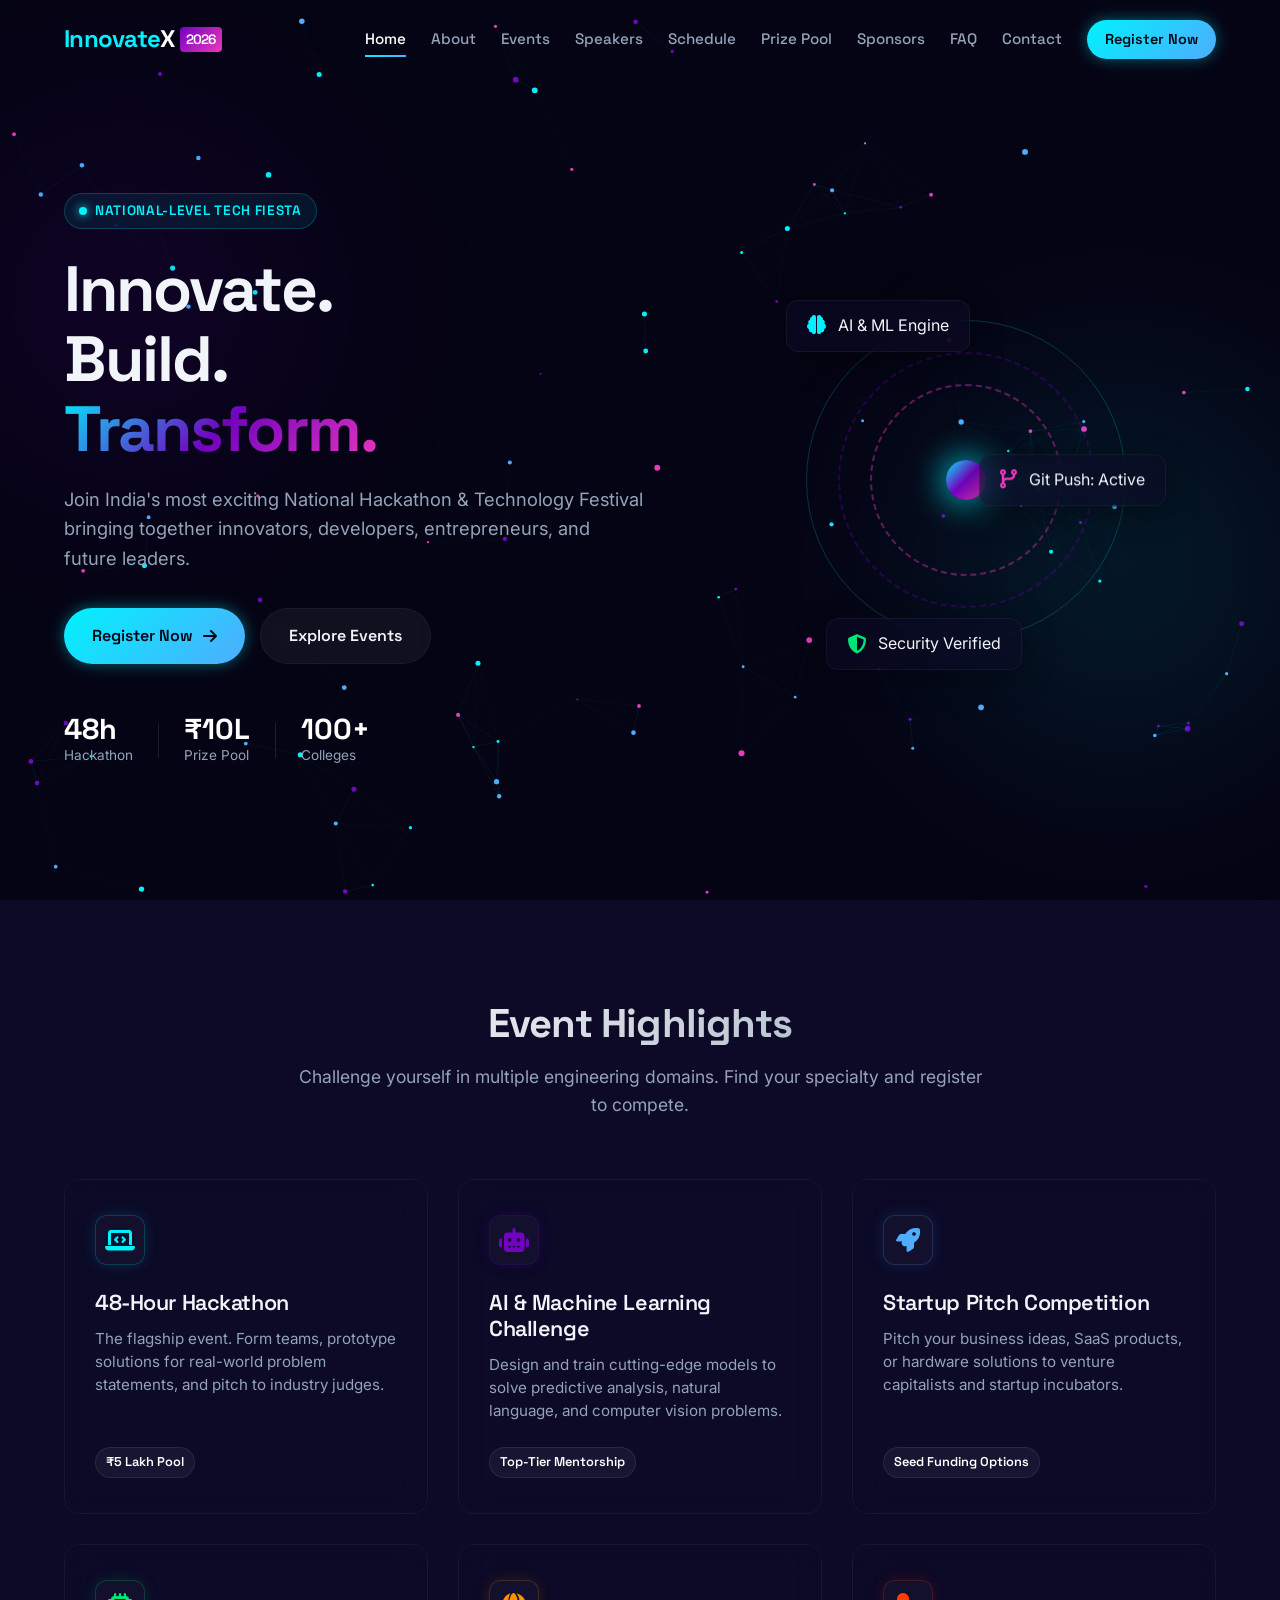
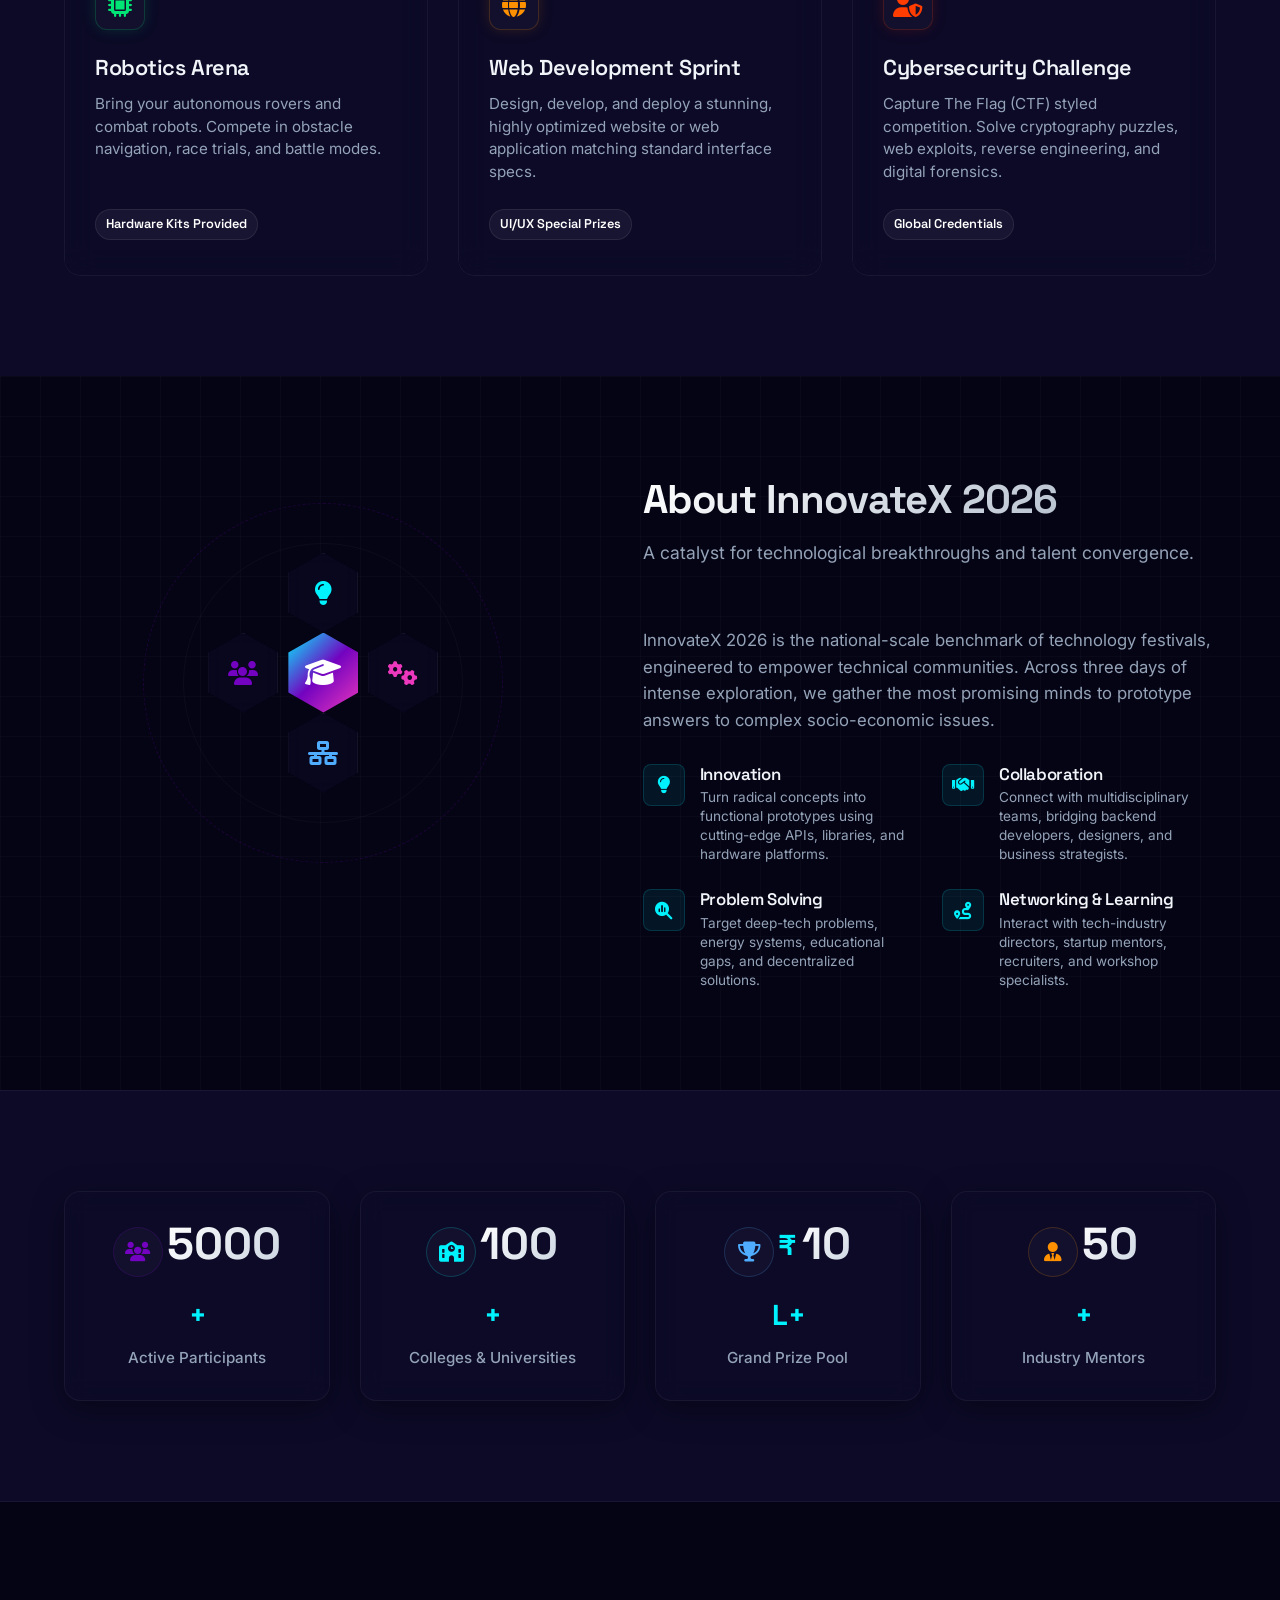
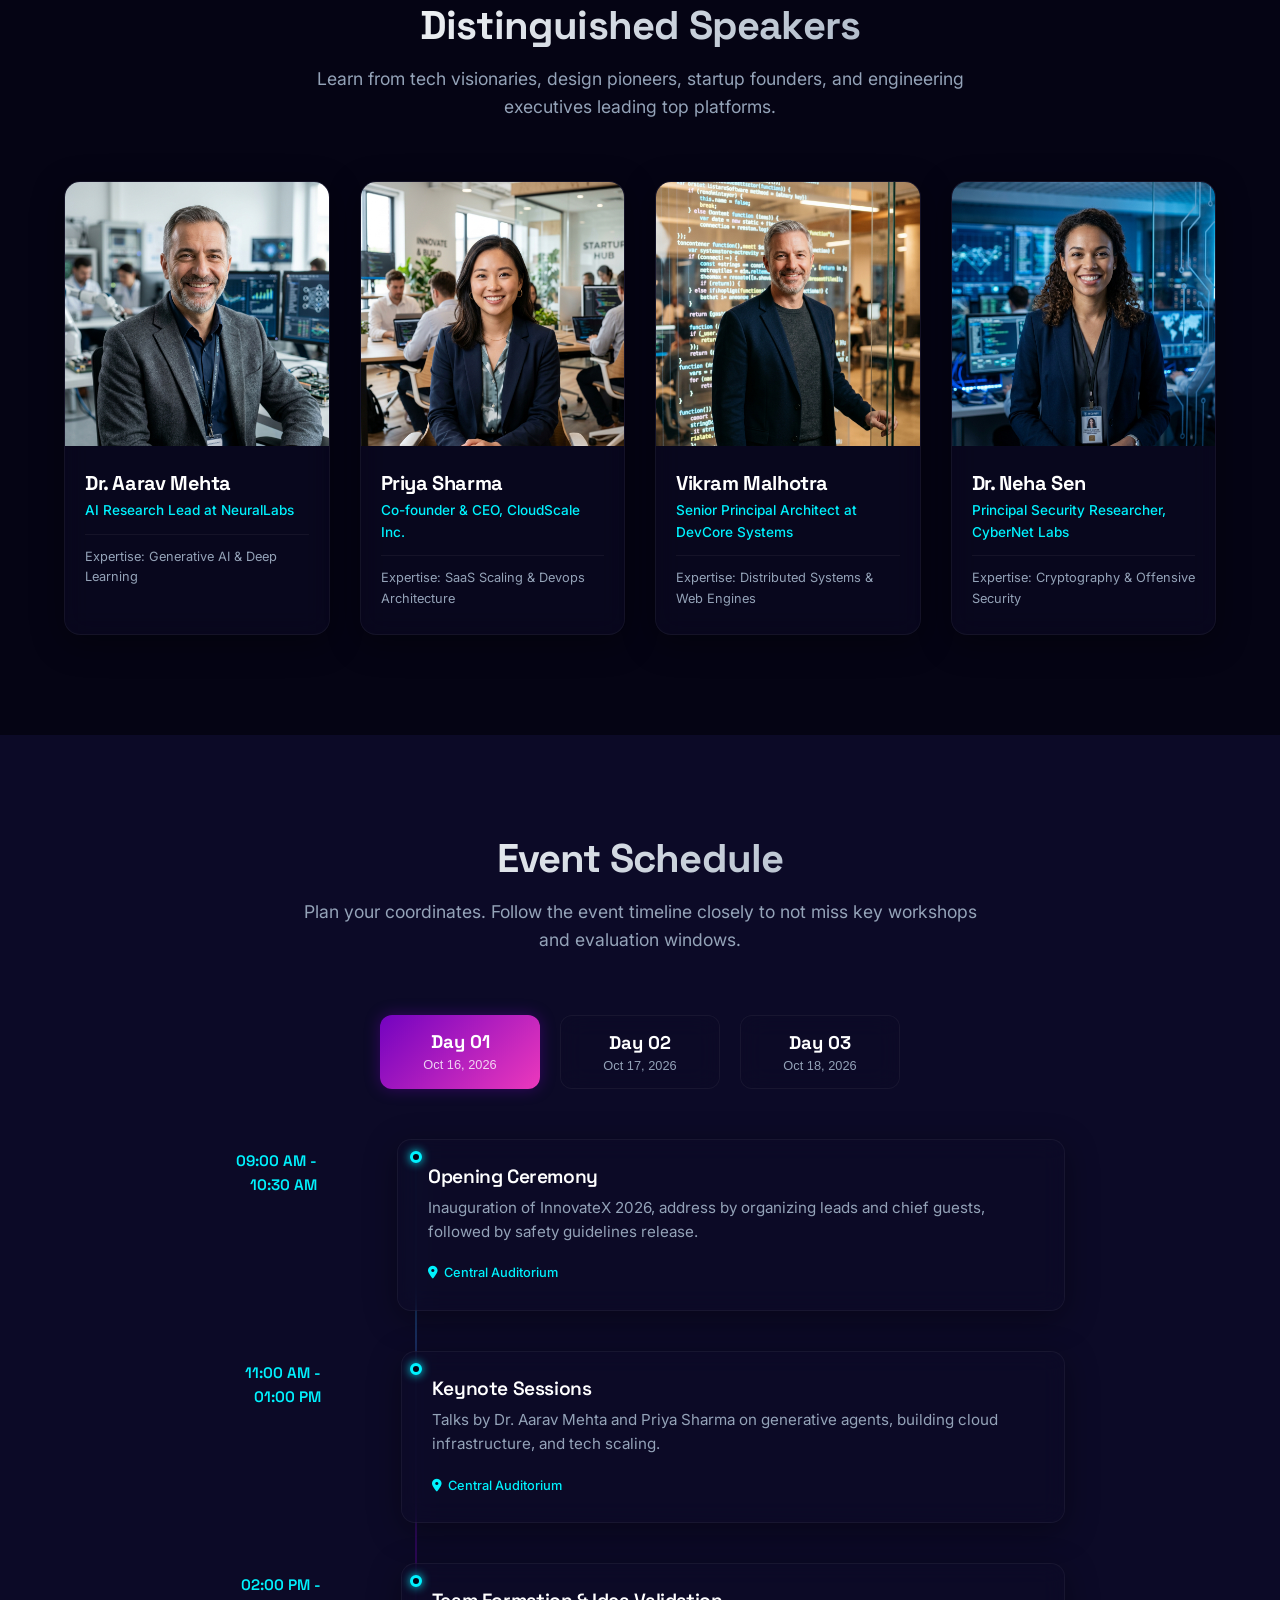
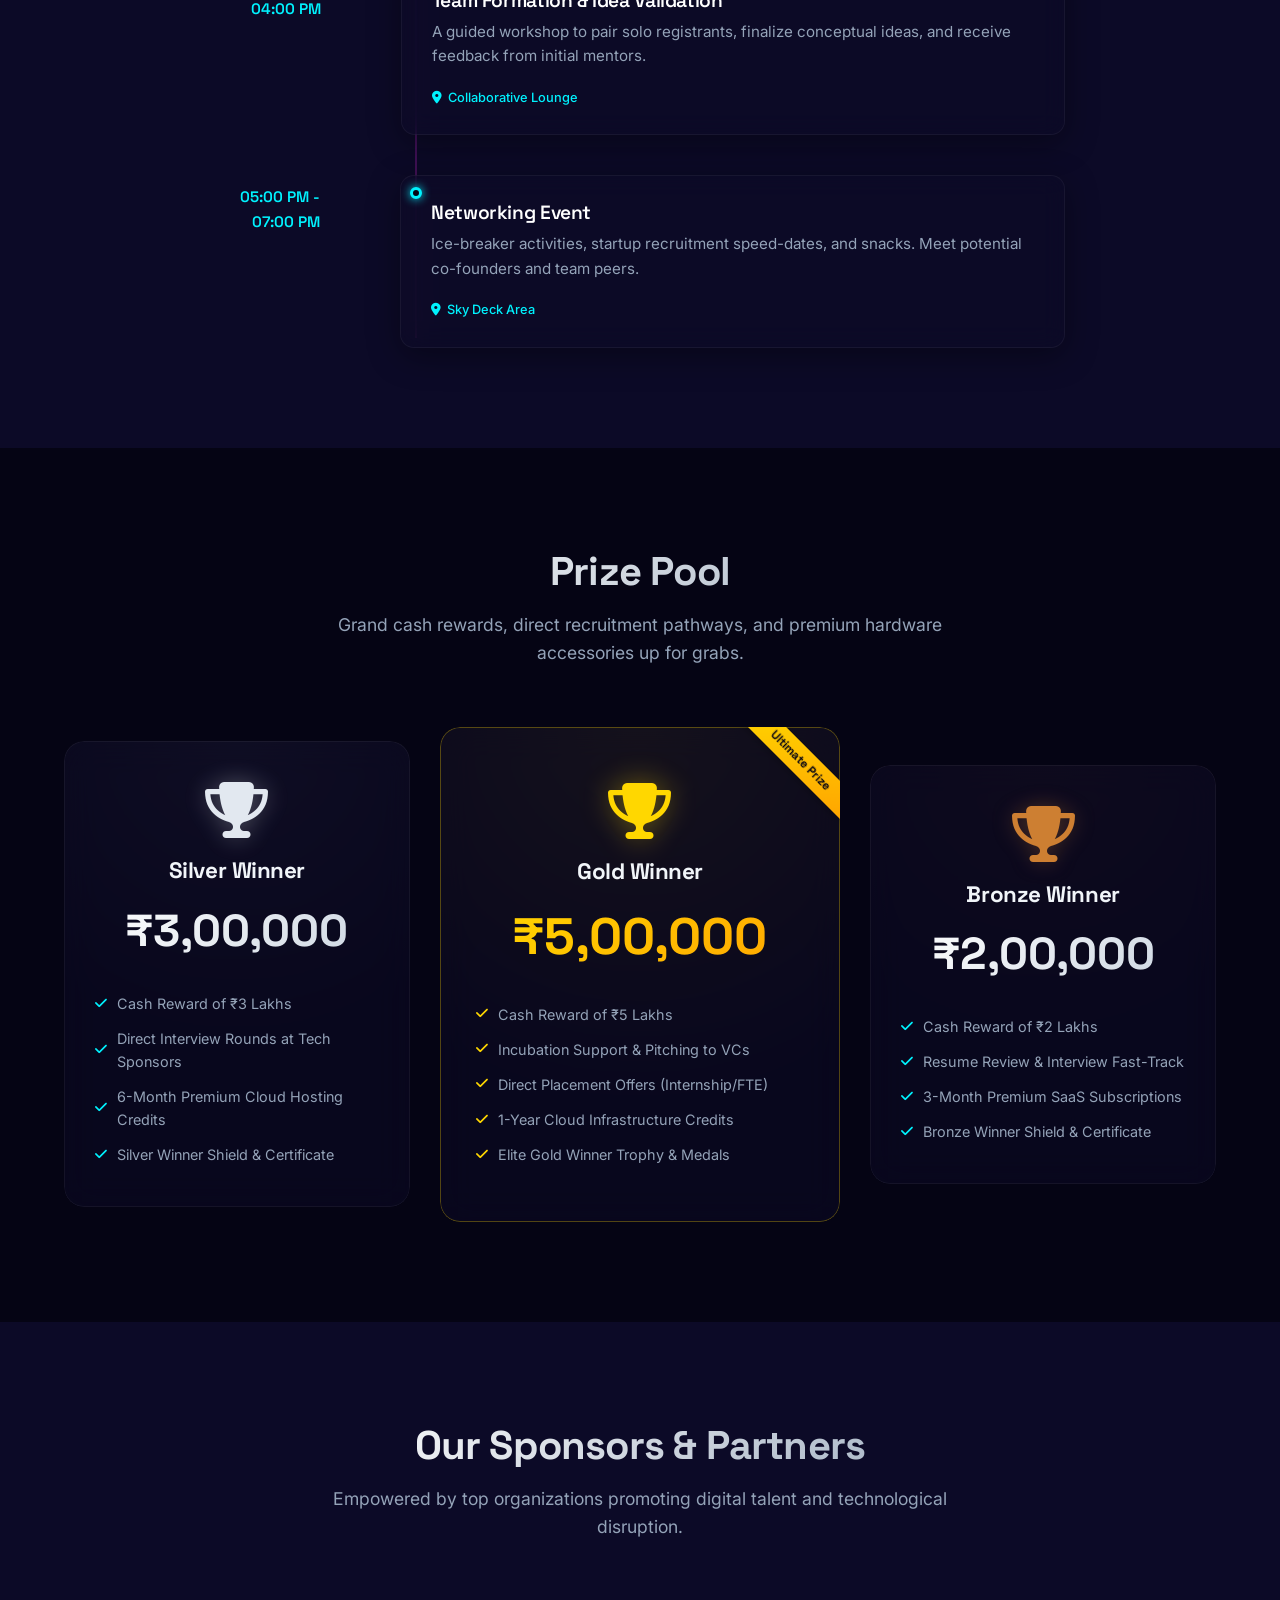
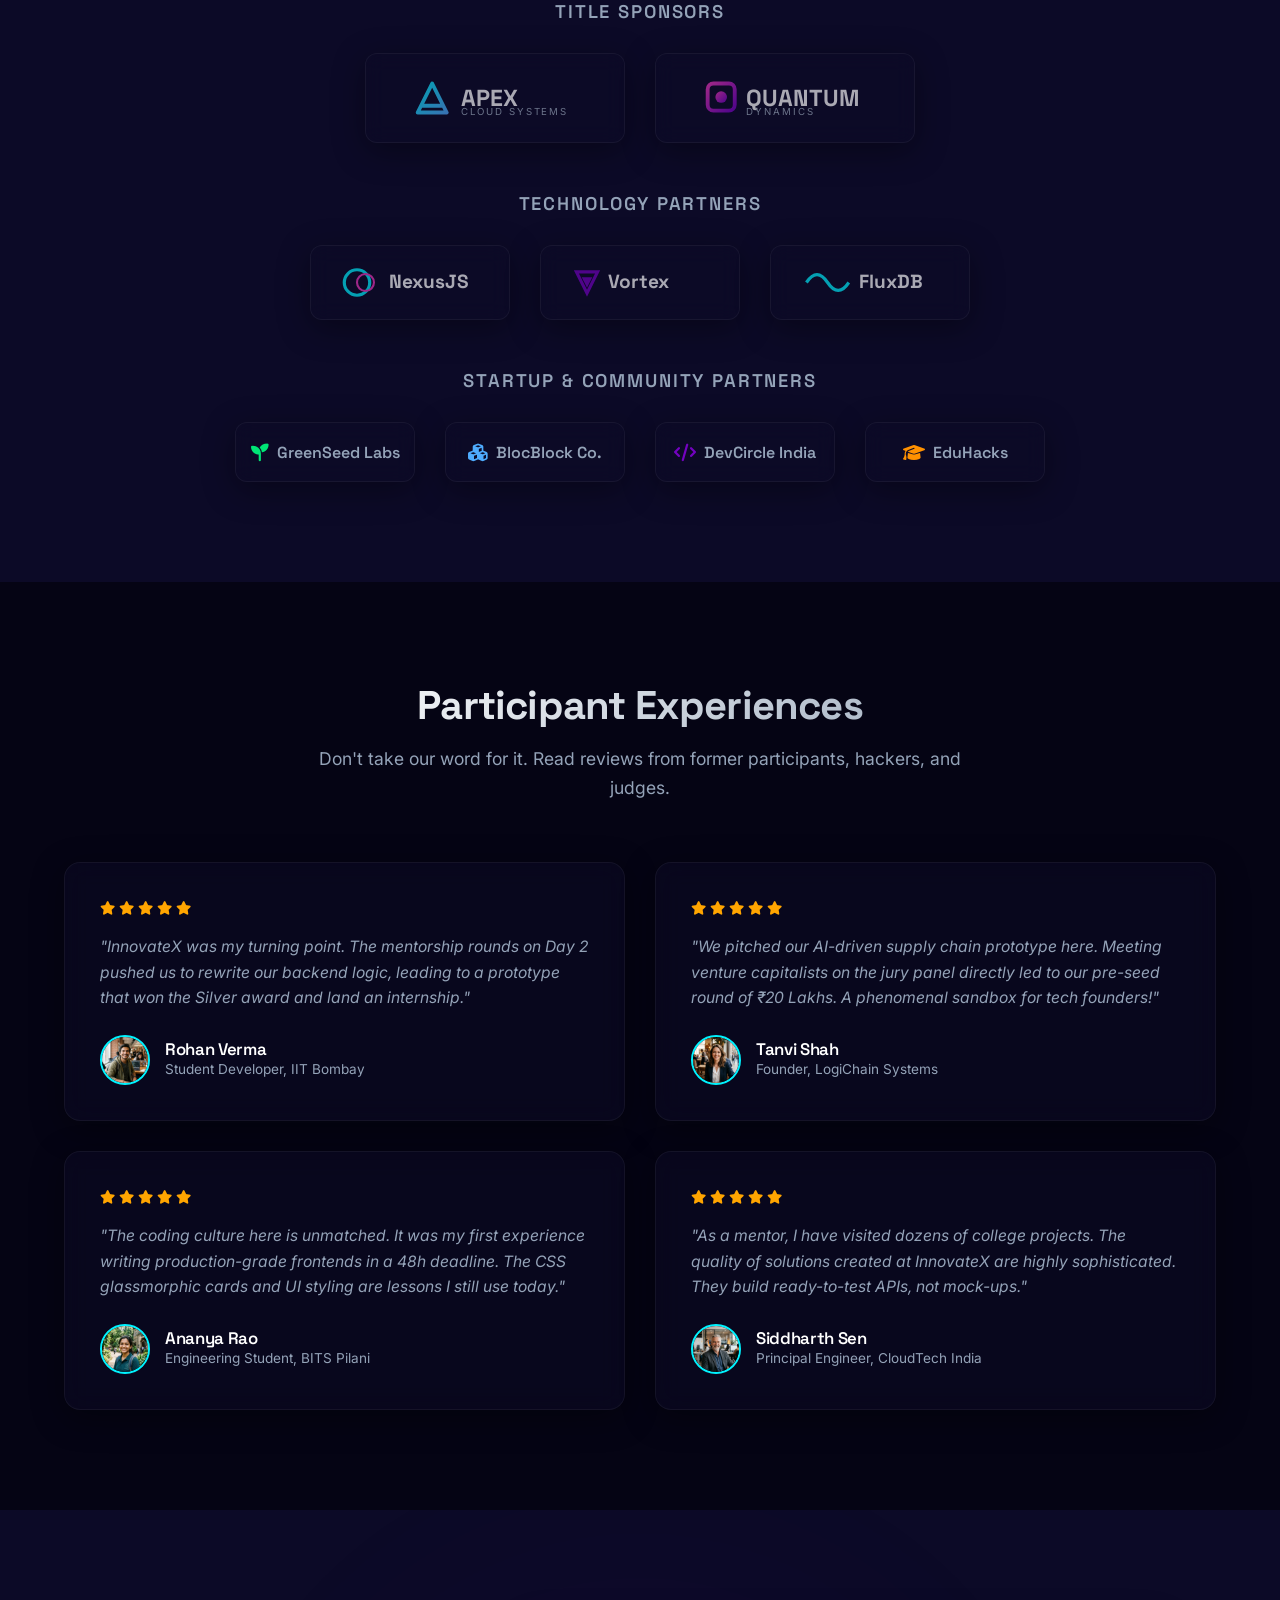
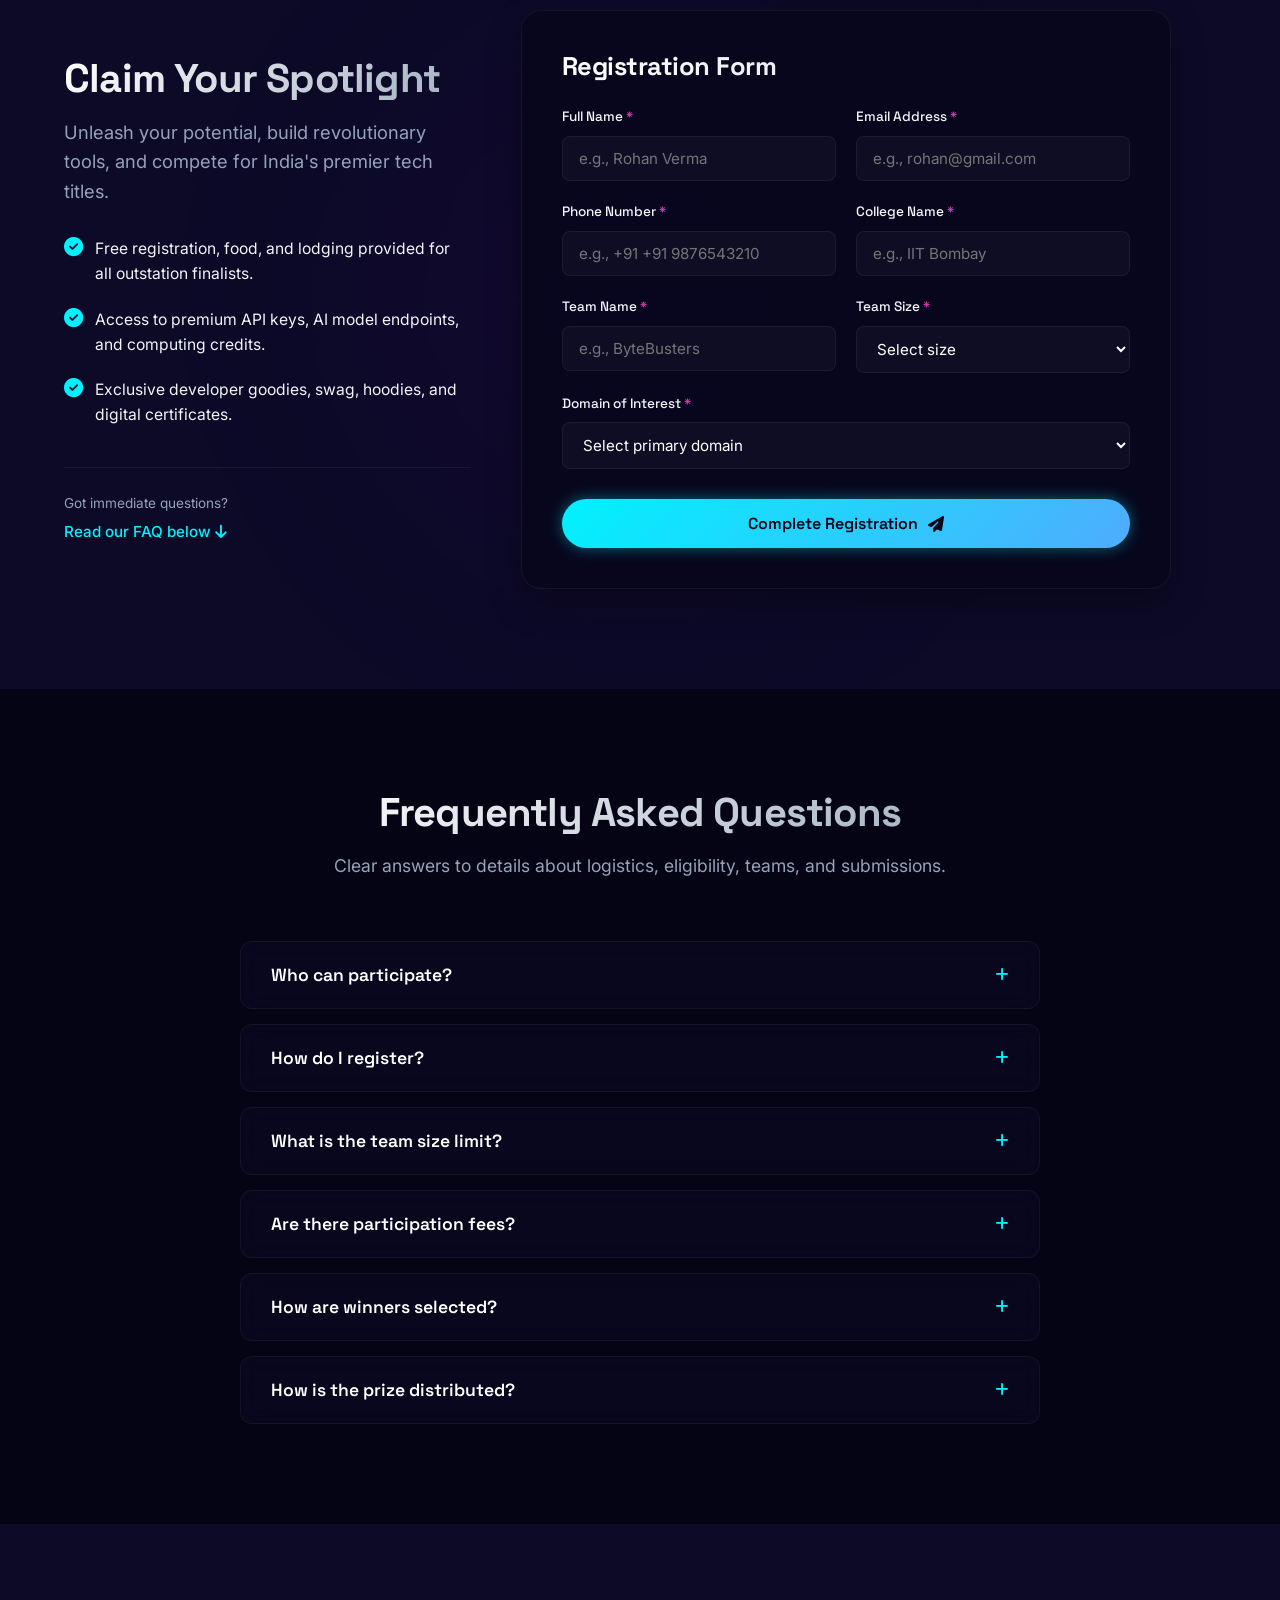
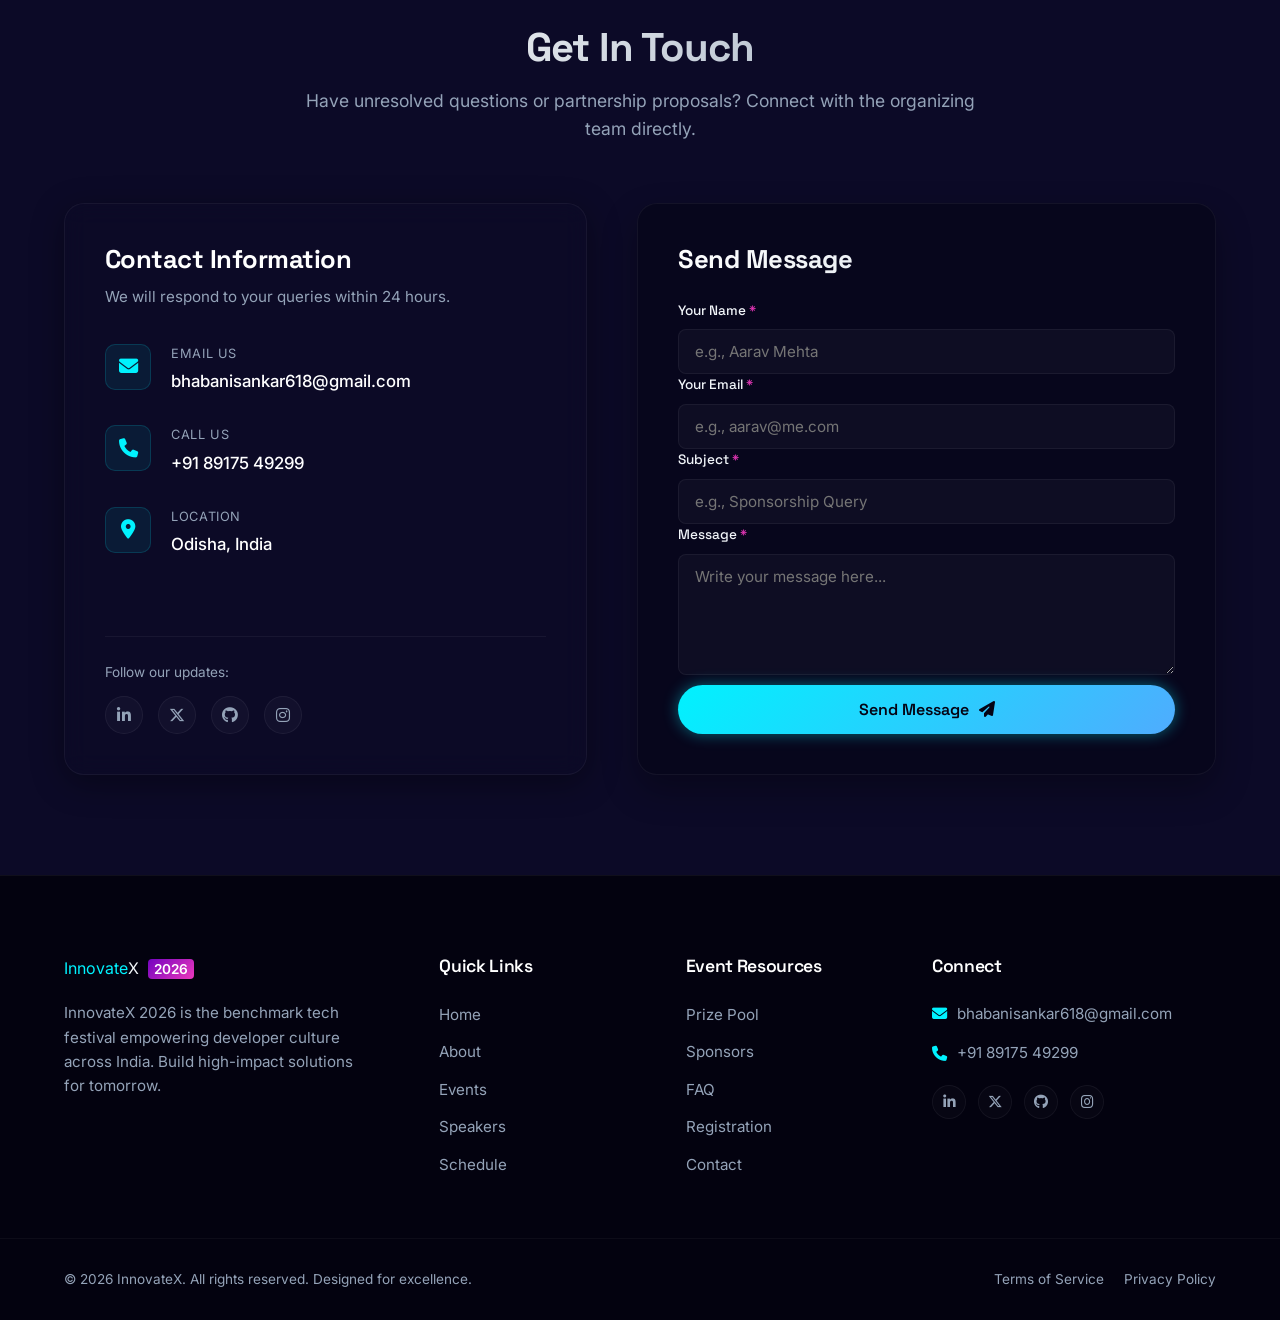
==== commit 459550a2: "Replace personal phone number with placeholder contact" ====
--- a/landing_page/index.html
+++ b/landing_page/index.html
@@ -828,7 +828,7 @@
                                 <div class="form-row">
                                     <div class="form-group">
                                         <label for="reg-phone">Phone Number <span class="req">*</span></label>
-                                        <input type="tel" id="reg-phone" name="Phone Number" placeholder="e.g., +91 8917549299" required>
+                                        <input type="tel" id="reg-phone" name="Phone Number" placeholder="e.g., +91 +91 9876543210" required>
                                         <span class="error-msg" id="err-phone">Please enter a valid 10-digit number.</span>
                                     </div>
                                     <div class="form-group">
@@ -994,7 +994,7 @@
                                 <div class="info-icon"><i class="fa-solid fa-phone"></i></div>
                                 <div class="info-content">
                                     <span class="info-label">Call Us</span>
-                                    <a href="tel:+918917549299" class="info-val">+91 89175 49299</a>
+                                    <a href="tel:+9198765 43210" class="info-val">+91 89175 49299</a>
                                 </div>
                             </div>
                             <div class="info-row">
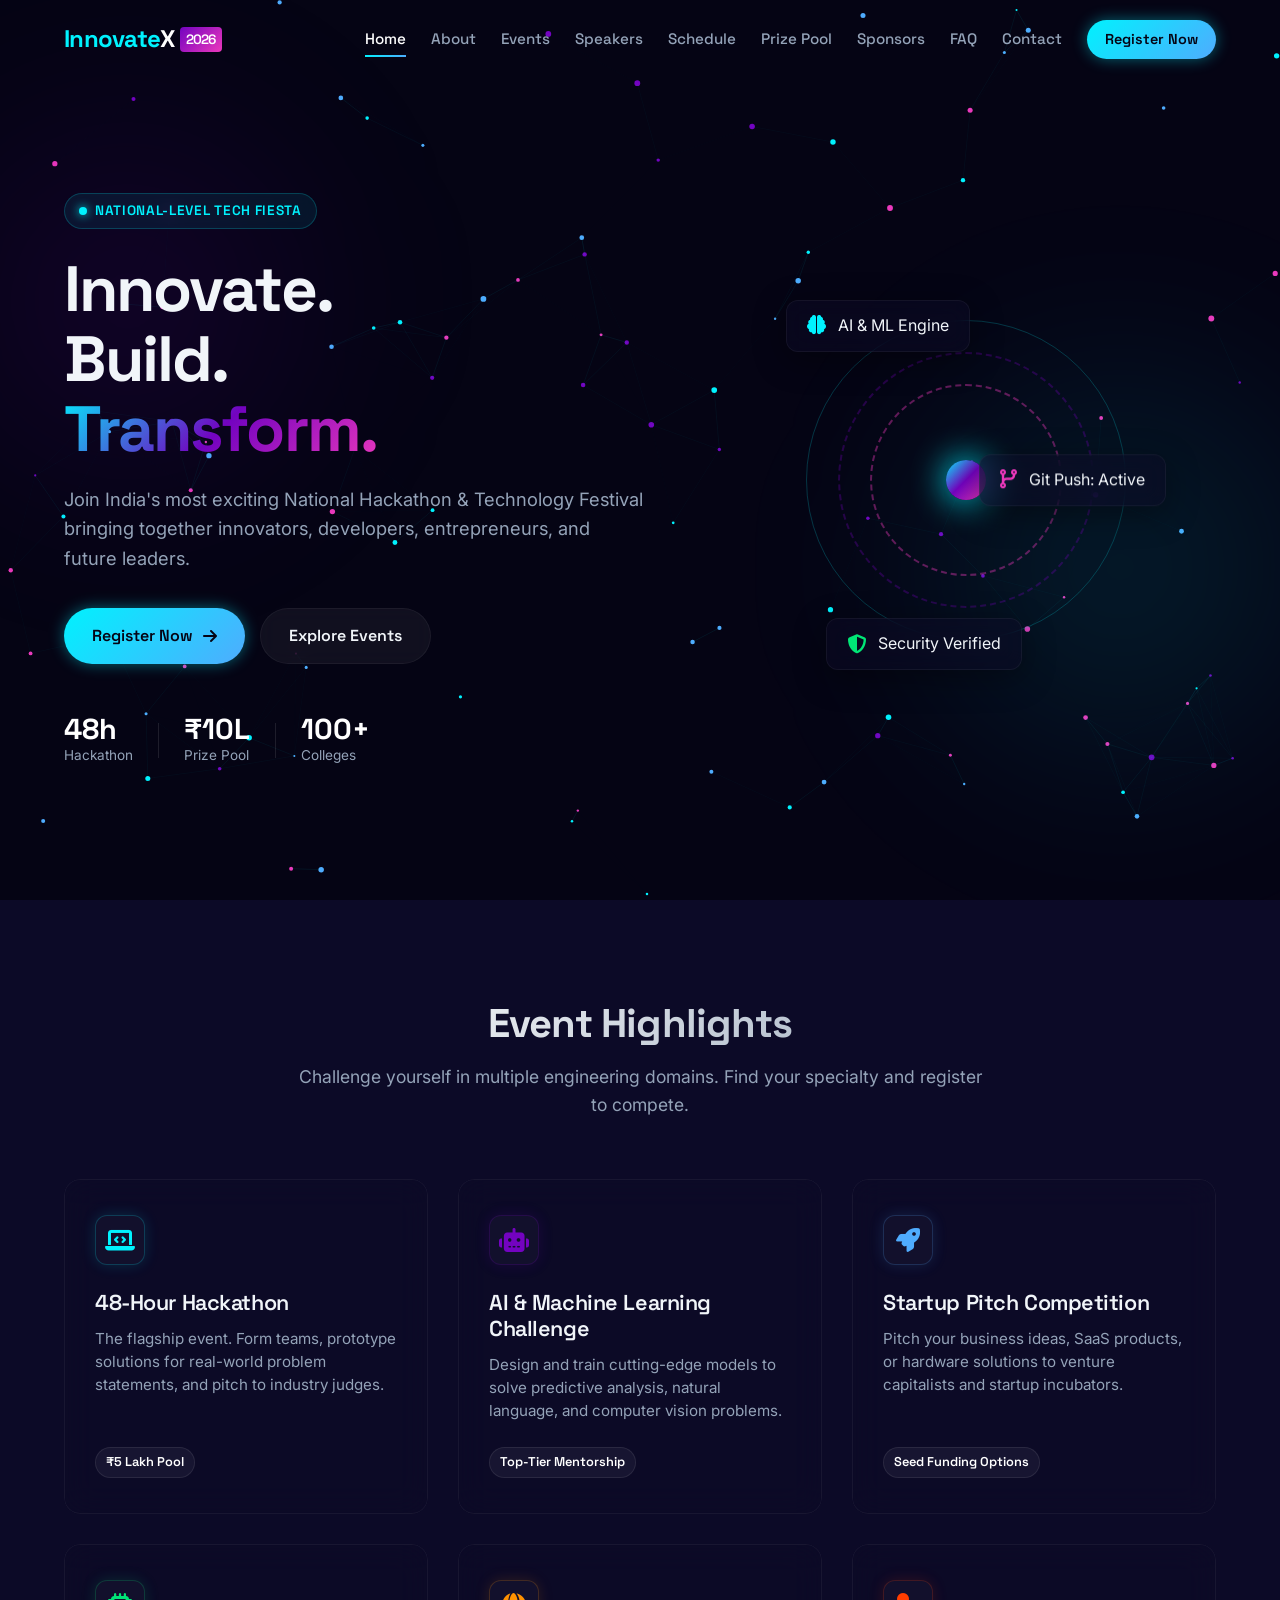
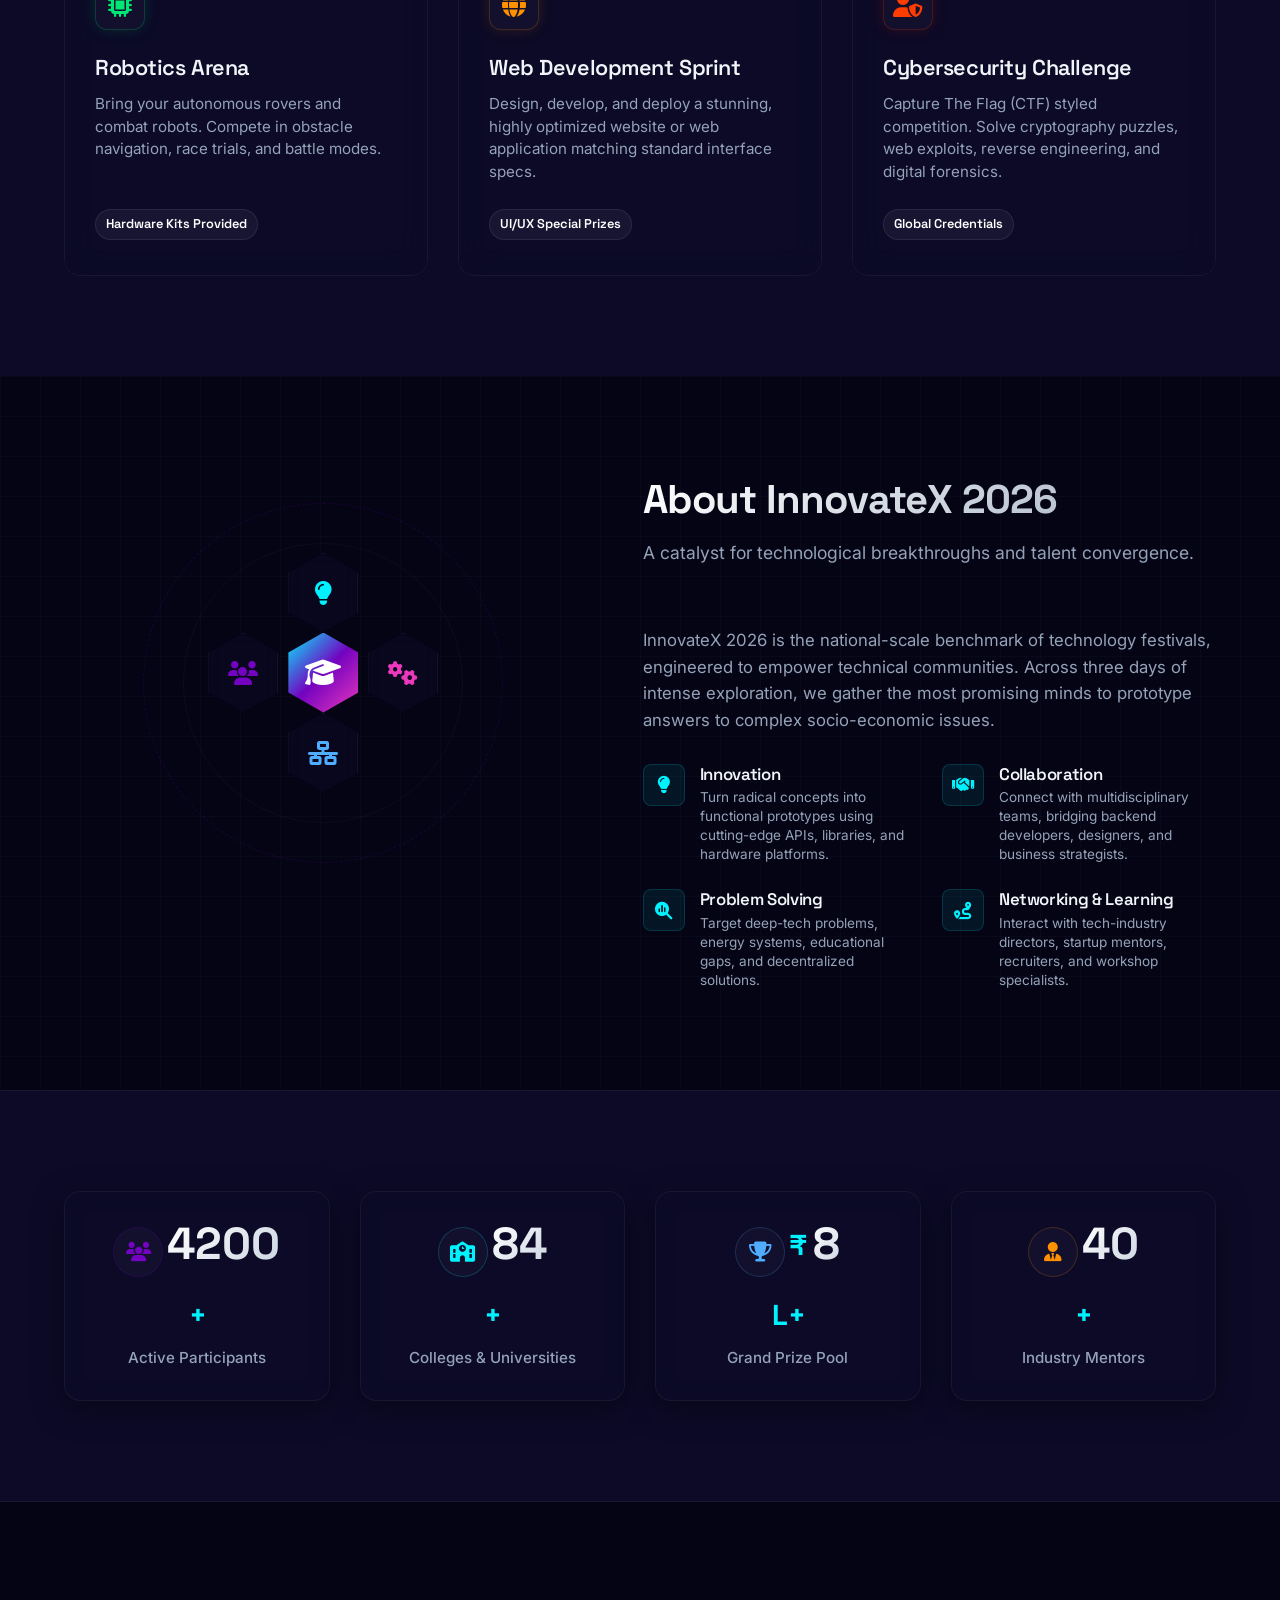
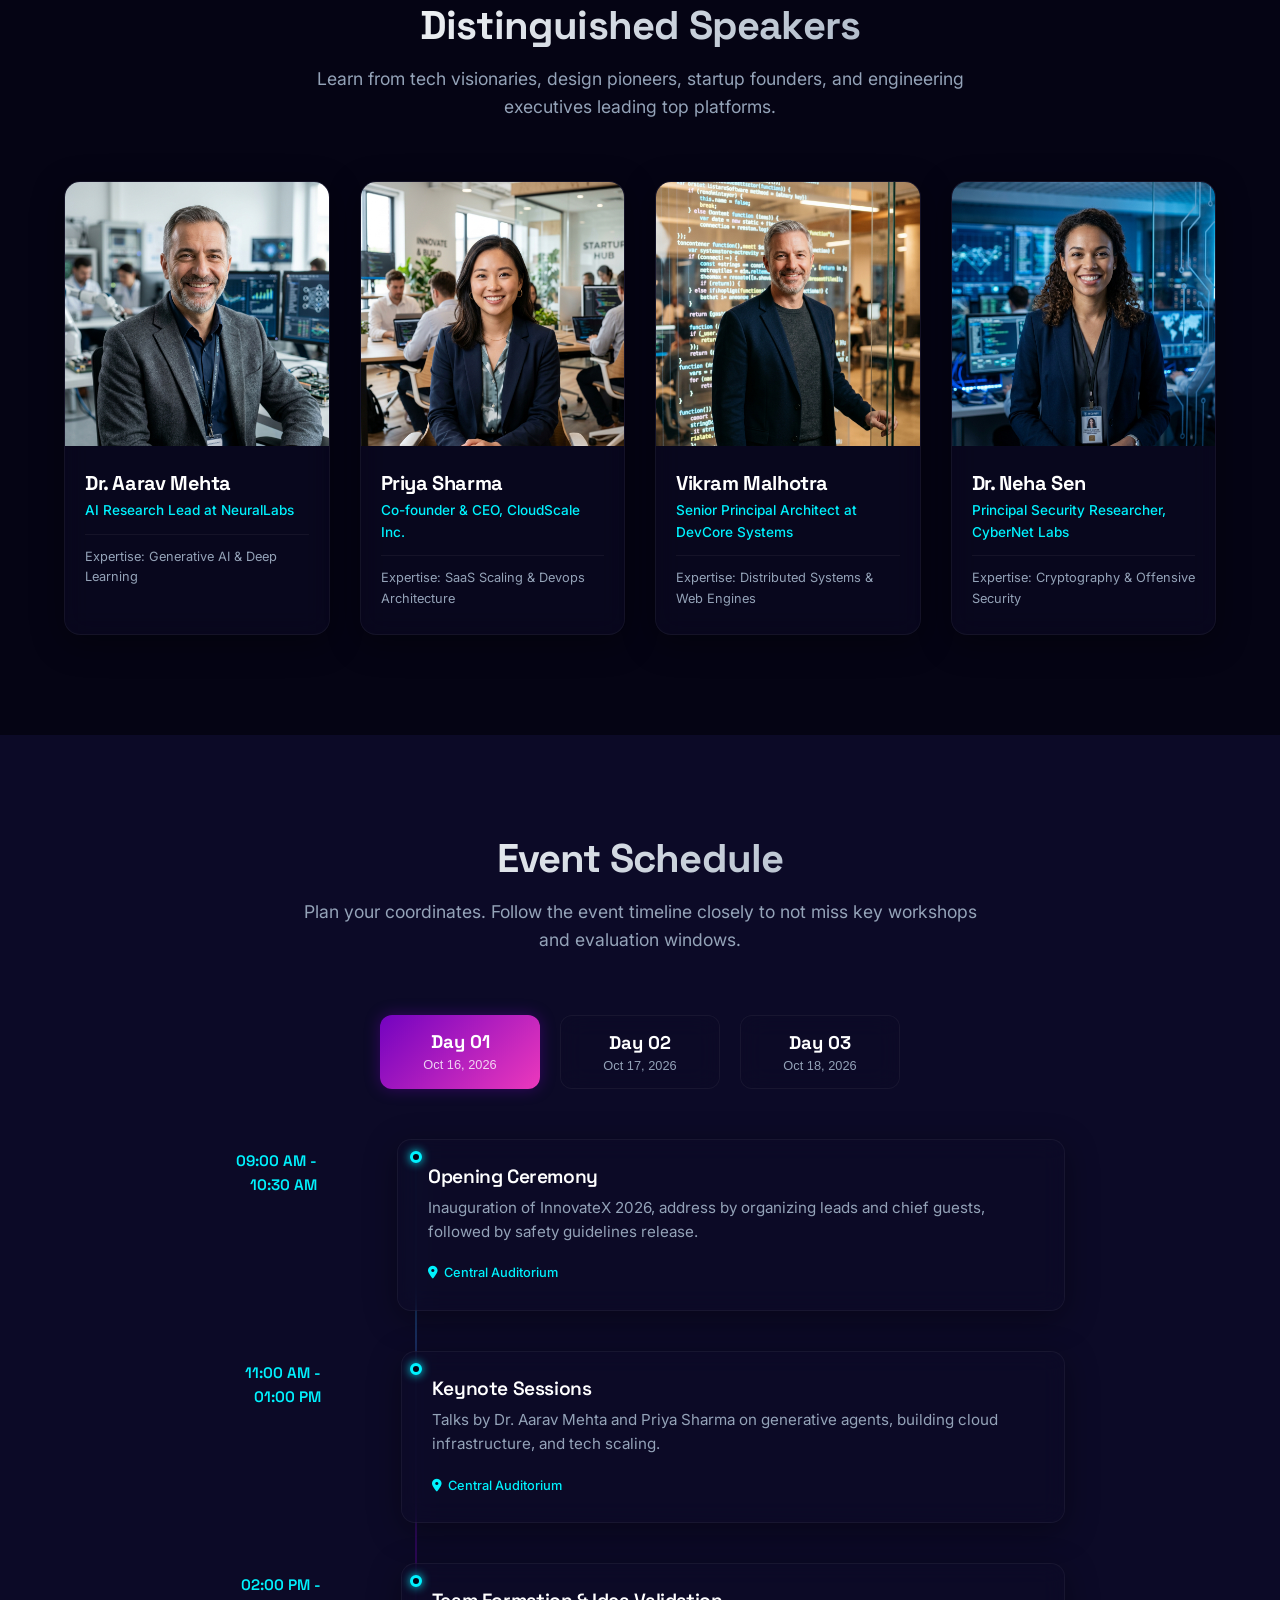
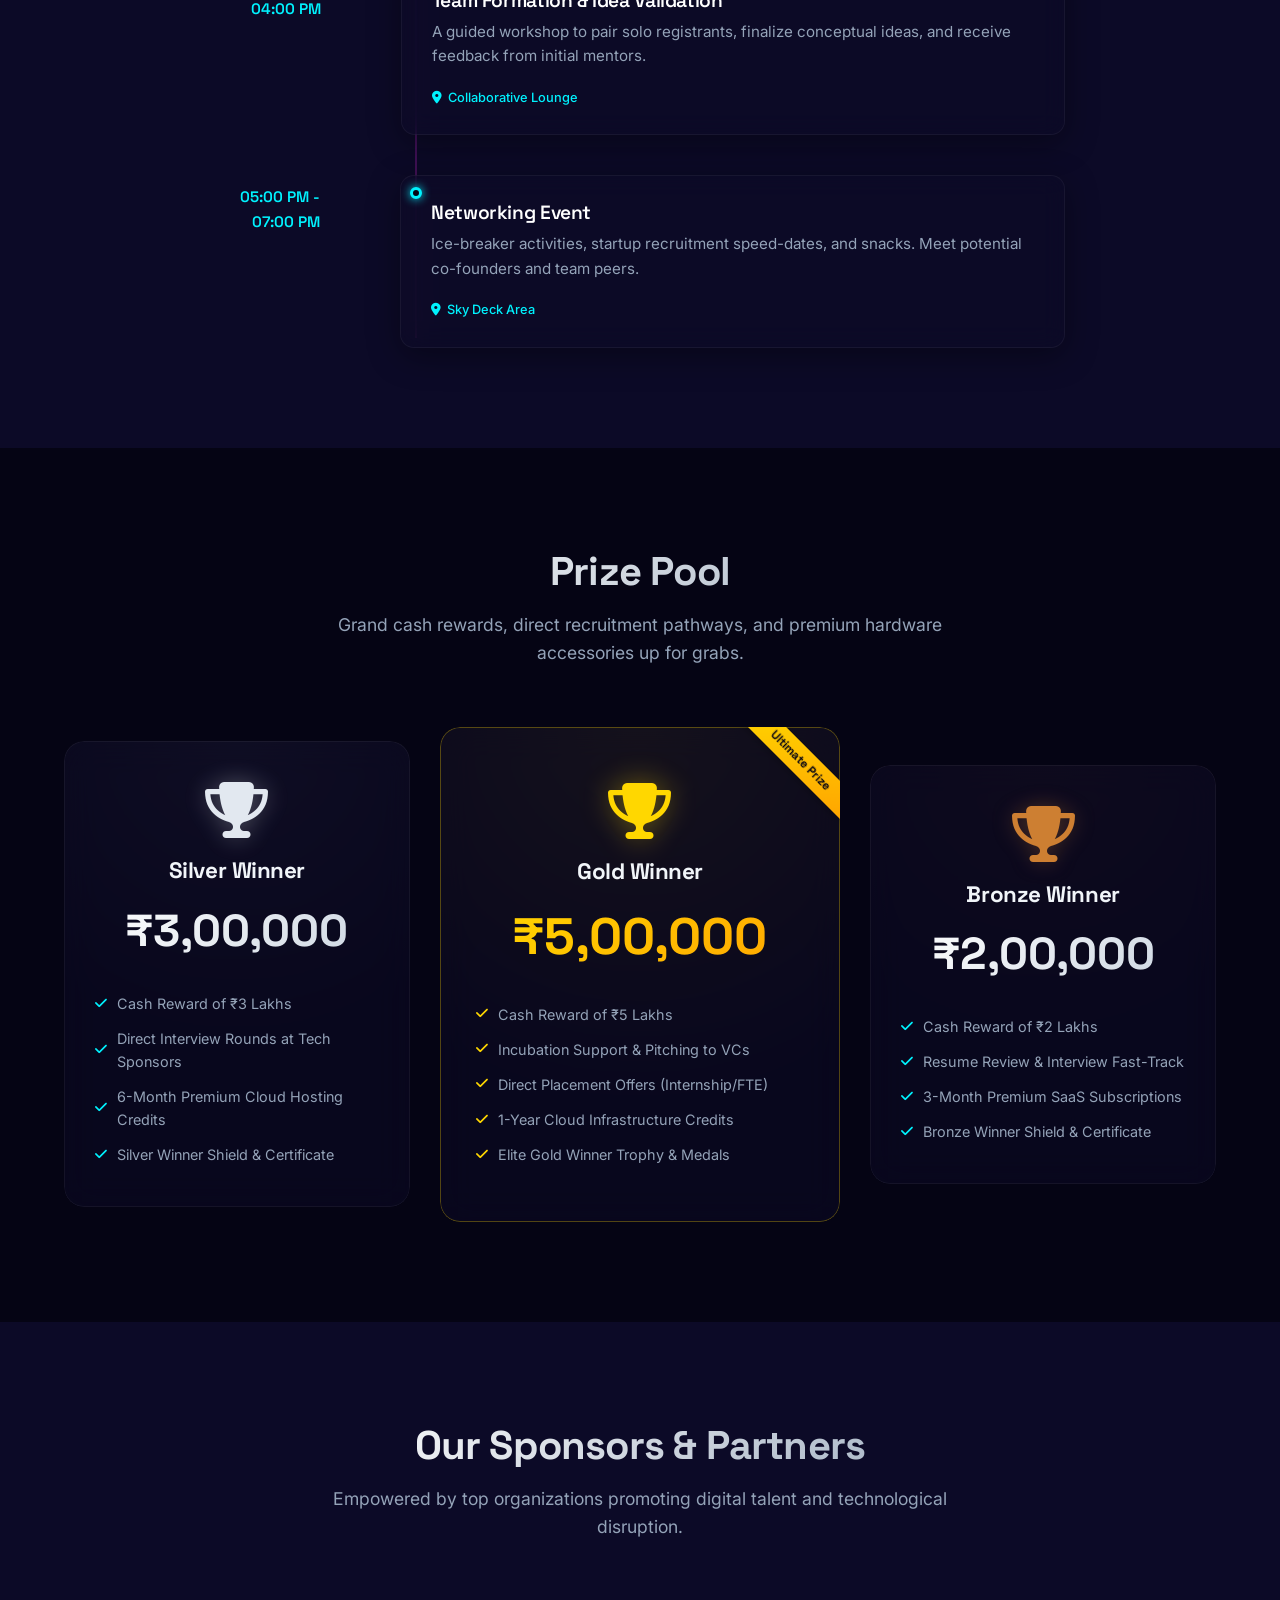
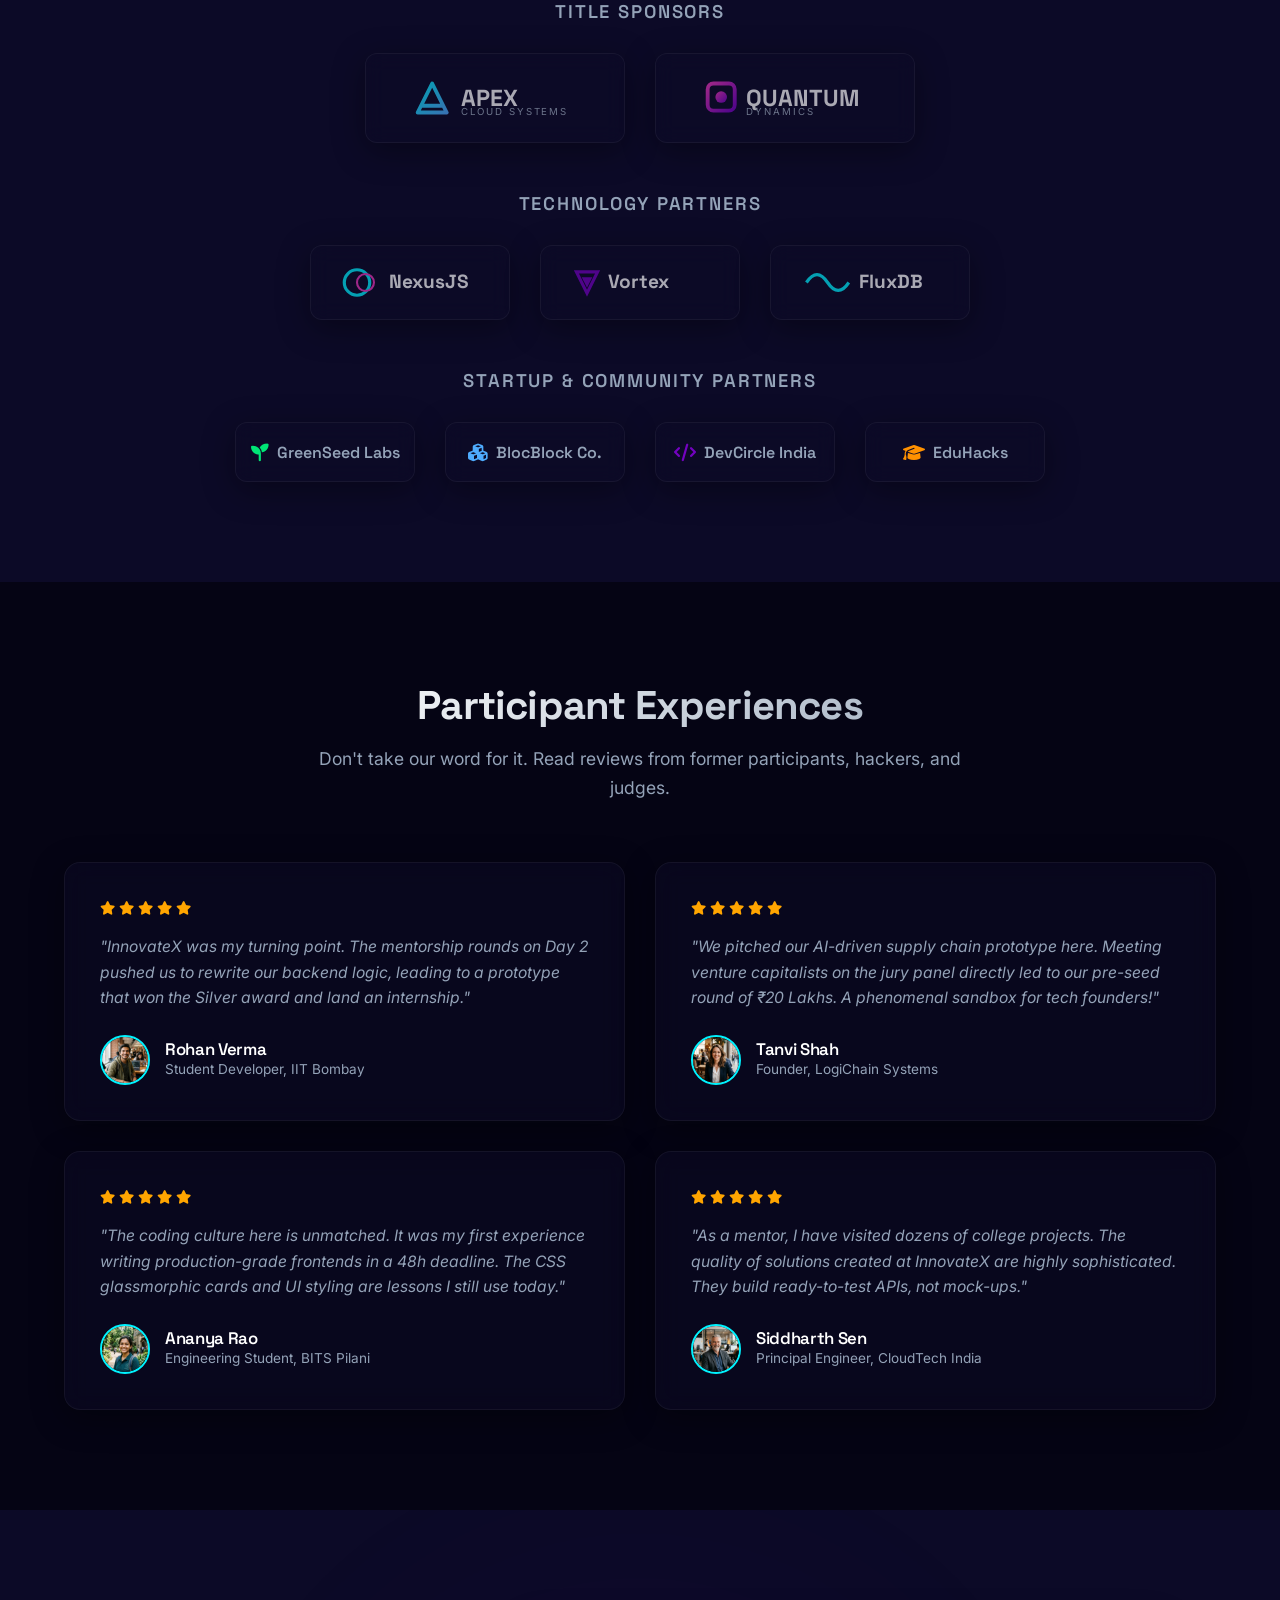
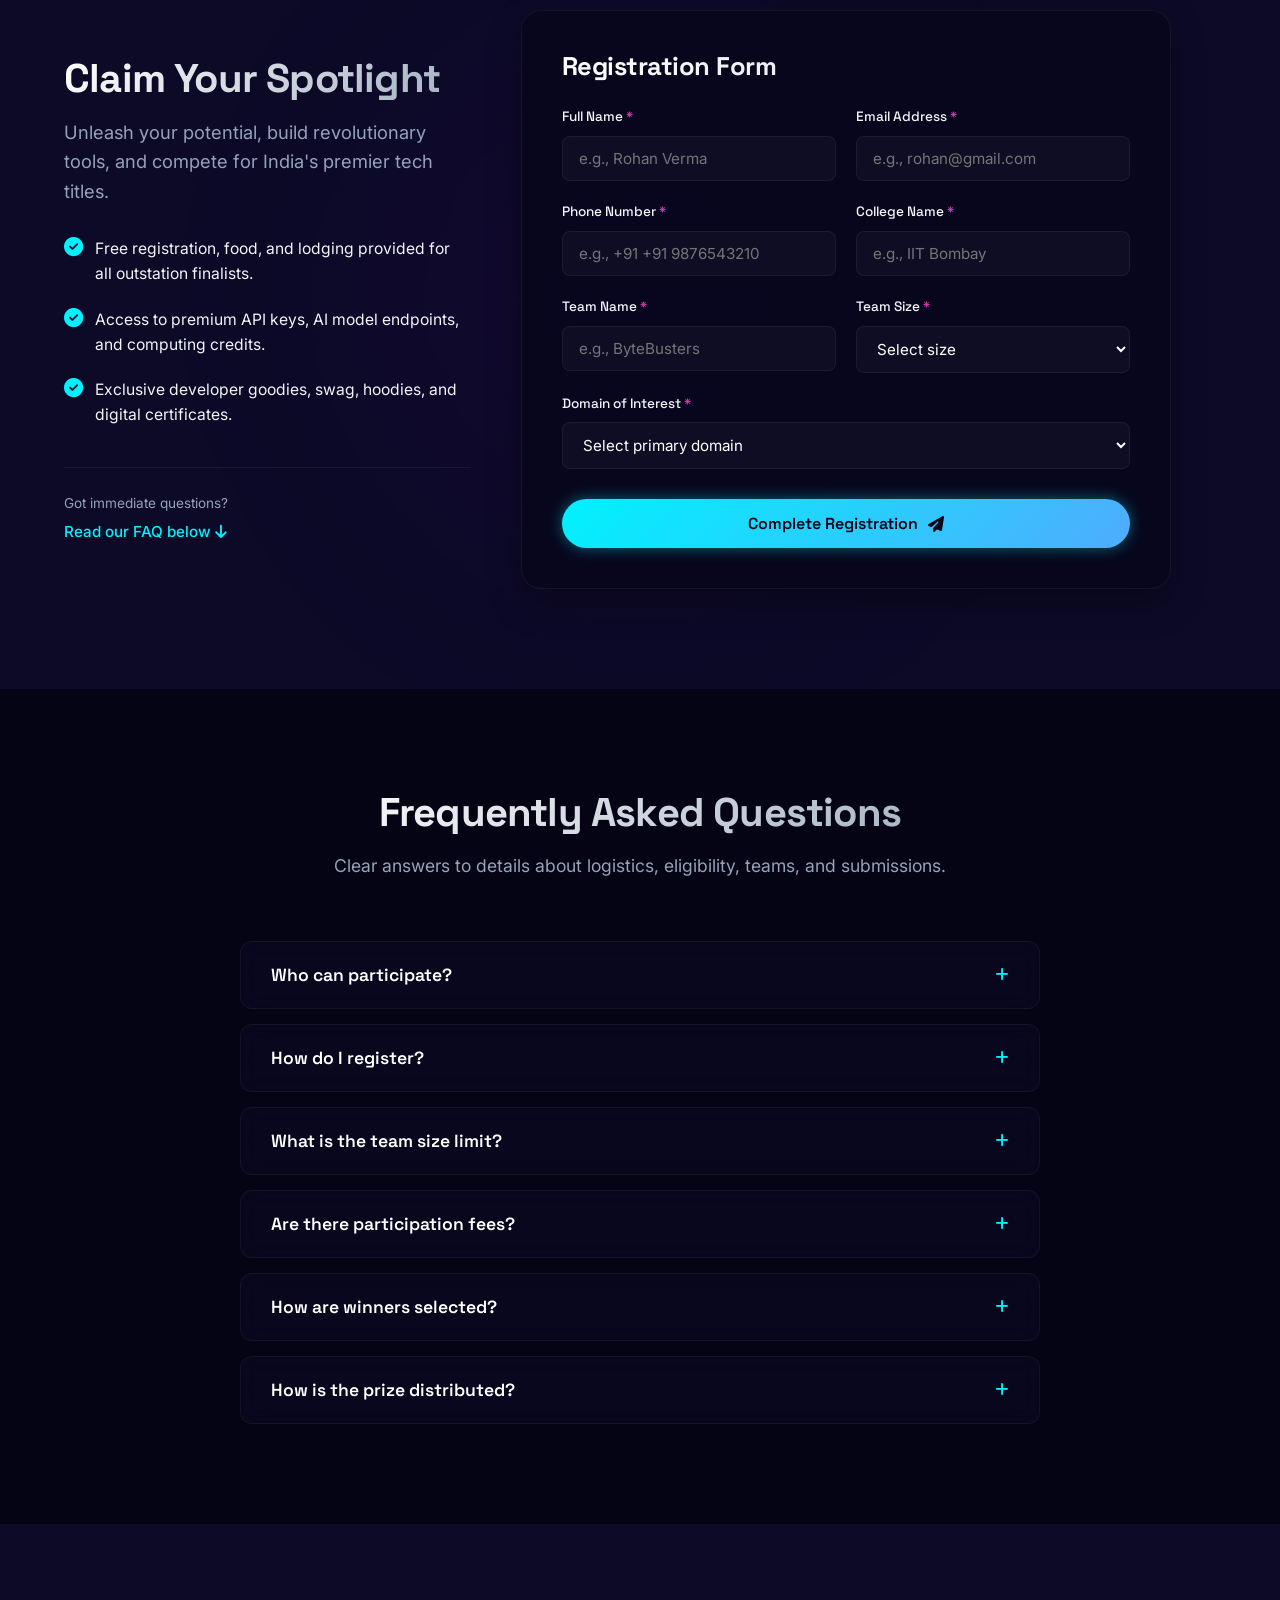
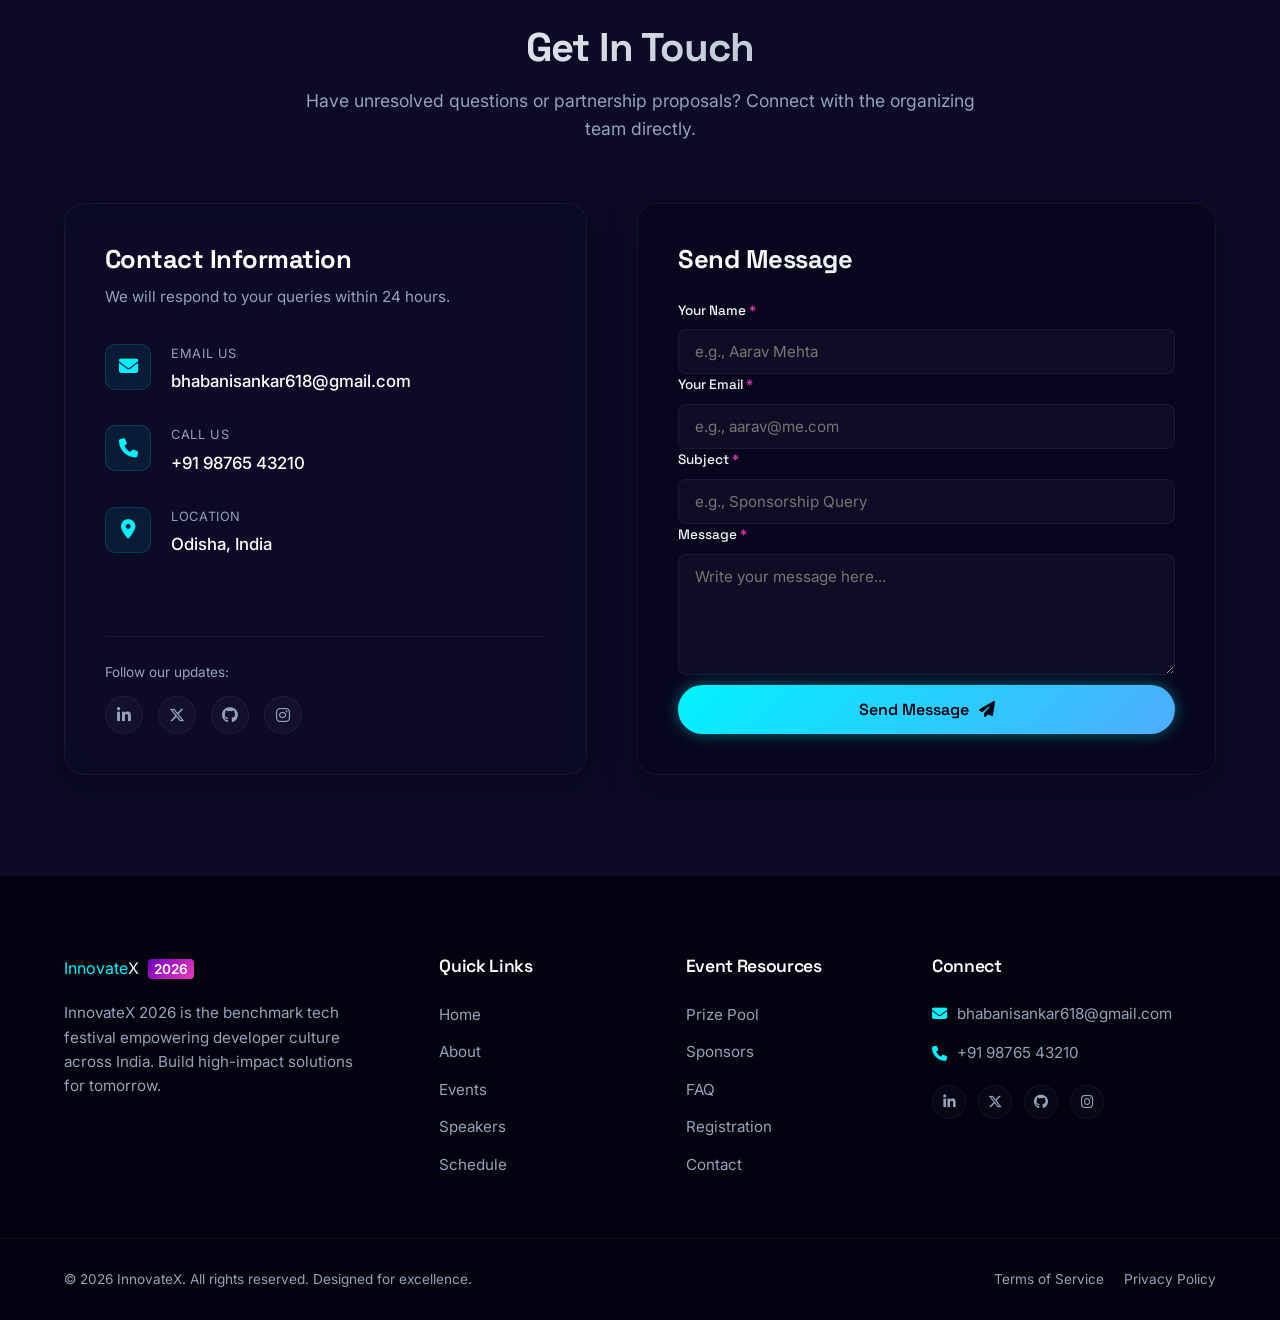
==== commit 5c9fd481: "Replace personal phone number with placeholder" ====
--- a/landing_page/index.html
+++ b/landing_page/index.html
@@ -994,7 +994,7 @@
                                 <div class="info-icon"><i class="fa-solid fa-phone"></i></div>
                                 <div class="info-content">
                                     <span class="info-label">Call Us</span>
-                                    <a href="tel:+9198765 43210" class="info-val">+91 89175 49299</a>
+                                    <a href="tel:+9198765 43210" class="info-val">+91 98765 43210</a>
                                 </div>
                             </div>
                             <div class="info-row">
@@ -1101,7 +1101,7 @@
             <div class="footer-contact">
                 <h4 class="footer-header">Connect</h4>
                 <p class="footer-contact-item"><i class="fa-solid fa-envelope"></i> bhabanisankar618@gmail.com</p>
-                <p class="footer-contact-item"><i class="fa-solid fa-phone"></i> +91 89175 49299</p>
+                <p class="footer-contact-item"><i class="fa-solid fa-phone"></i> +91 98765 43210</p>
                 <div class="footer-social-icons">
                     <a href="https://linkedin.com" target="_blank" aria-label="LinkedIn Profile"><i class="fa-brands fa-linkedin-in"></i></a>
                     <a href="https://twitter.com" target="_blank" aria-label="Twitter Profile"><i class="fa-brands fa-x-twitter"></i></a>
